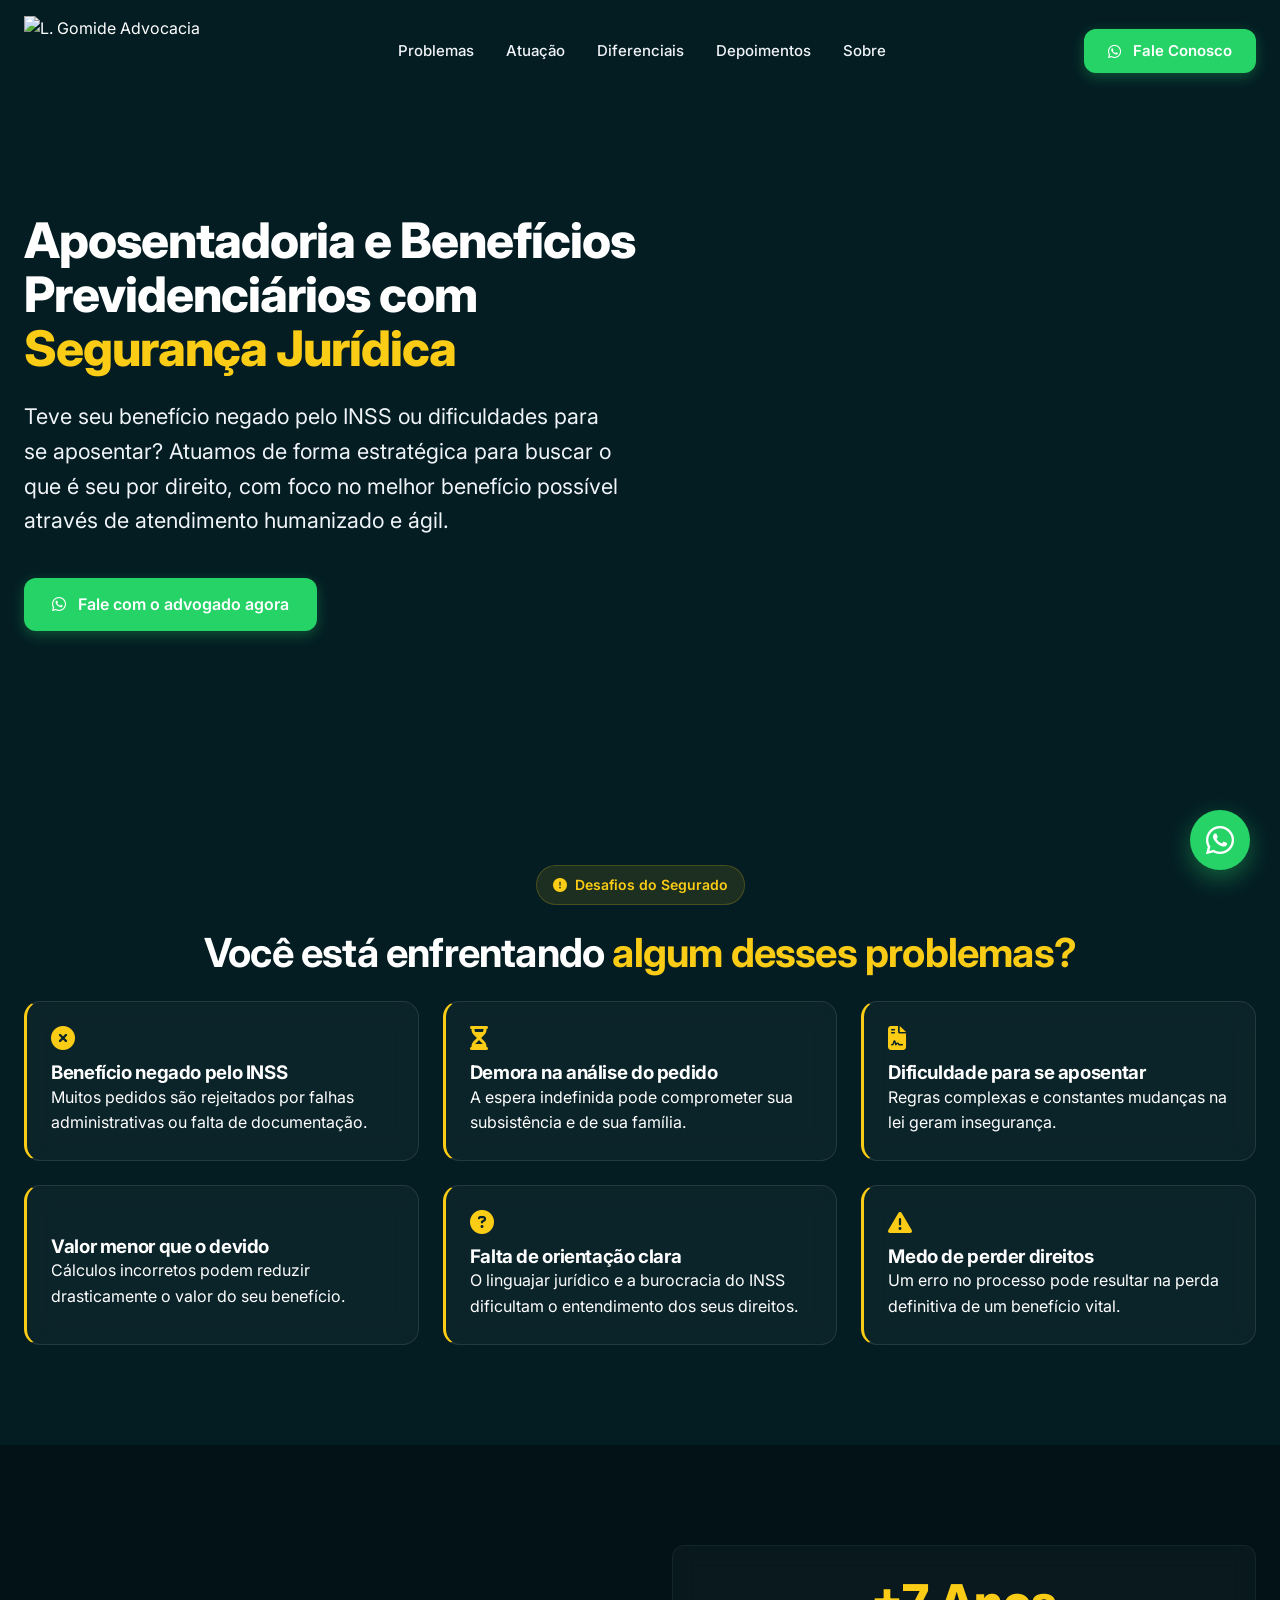
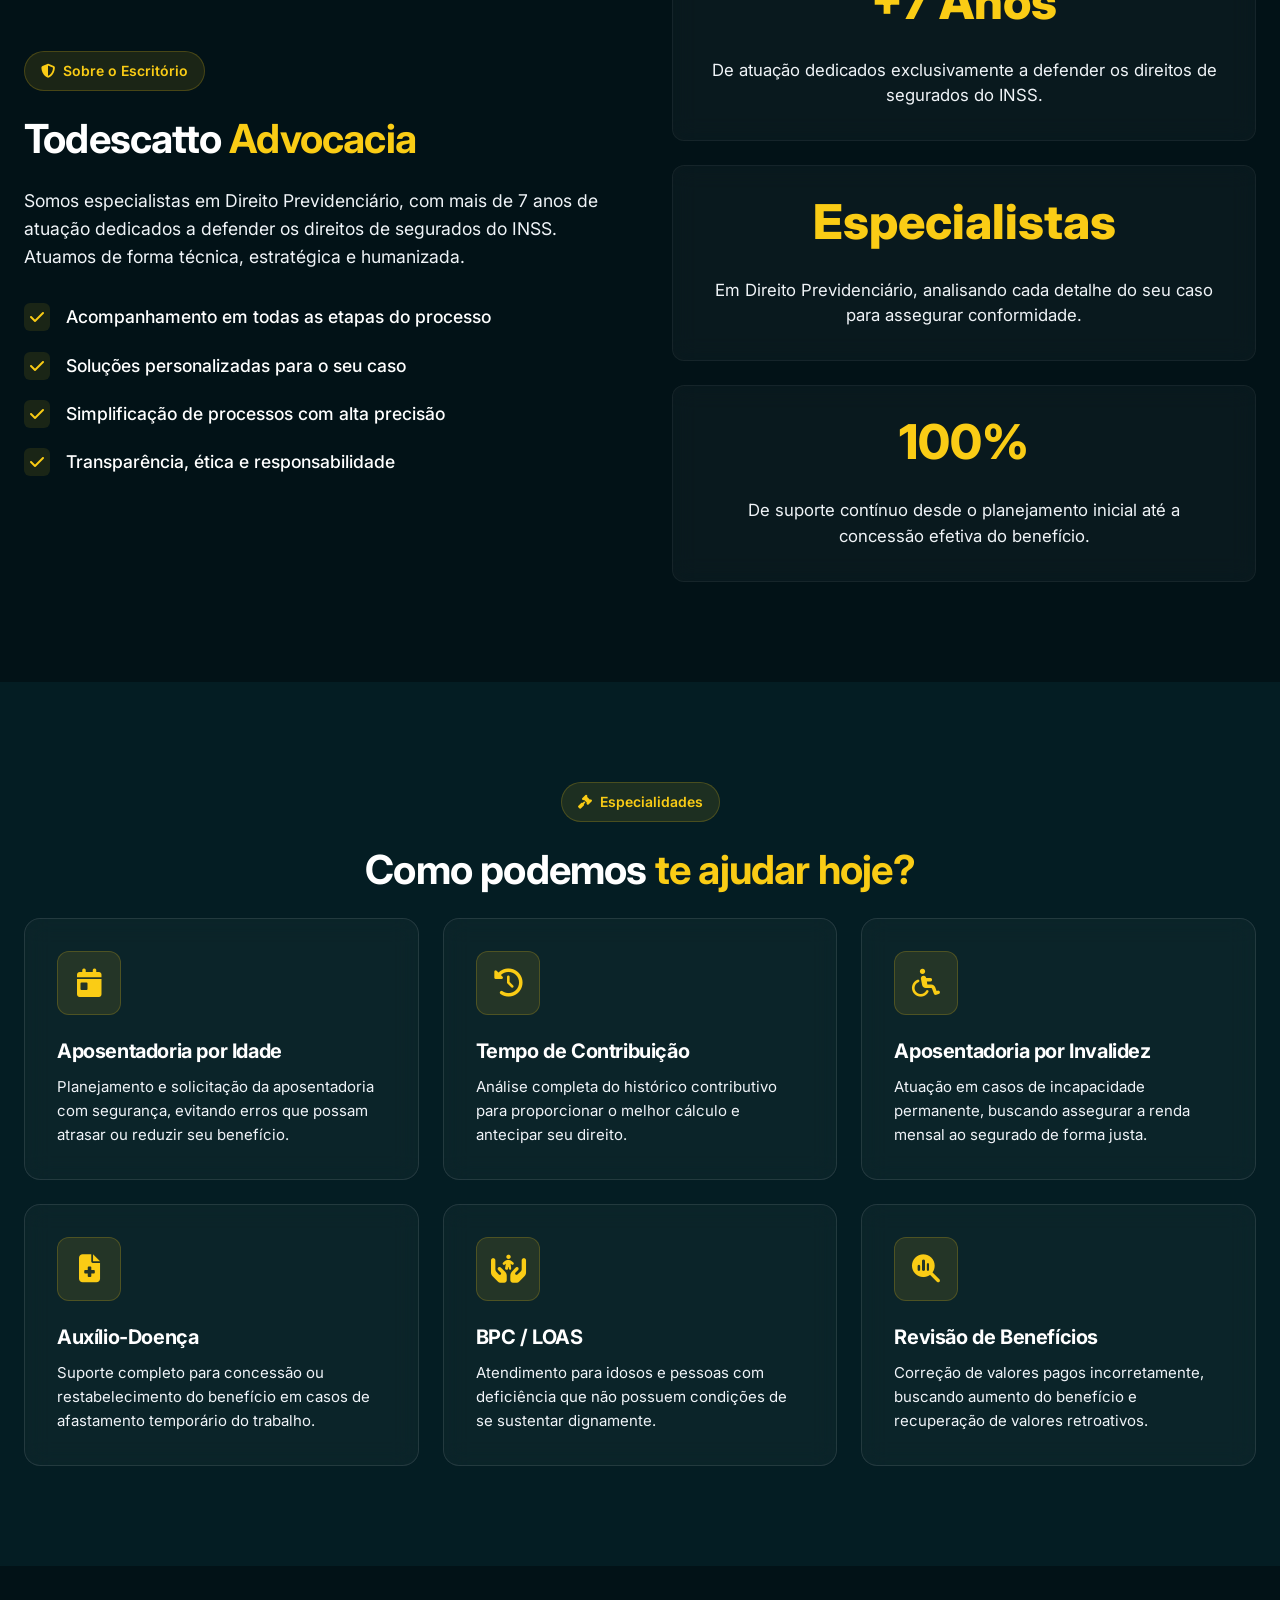
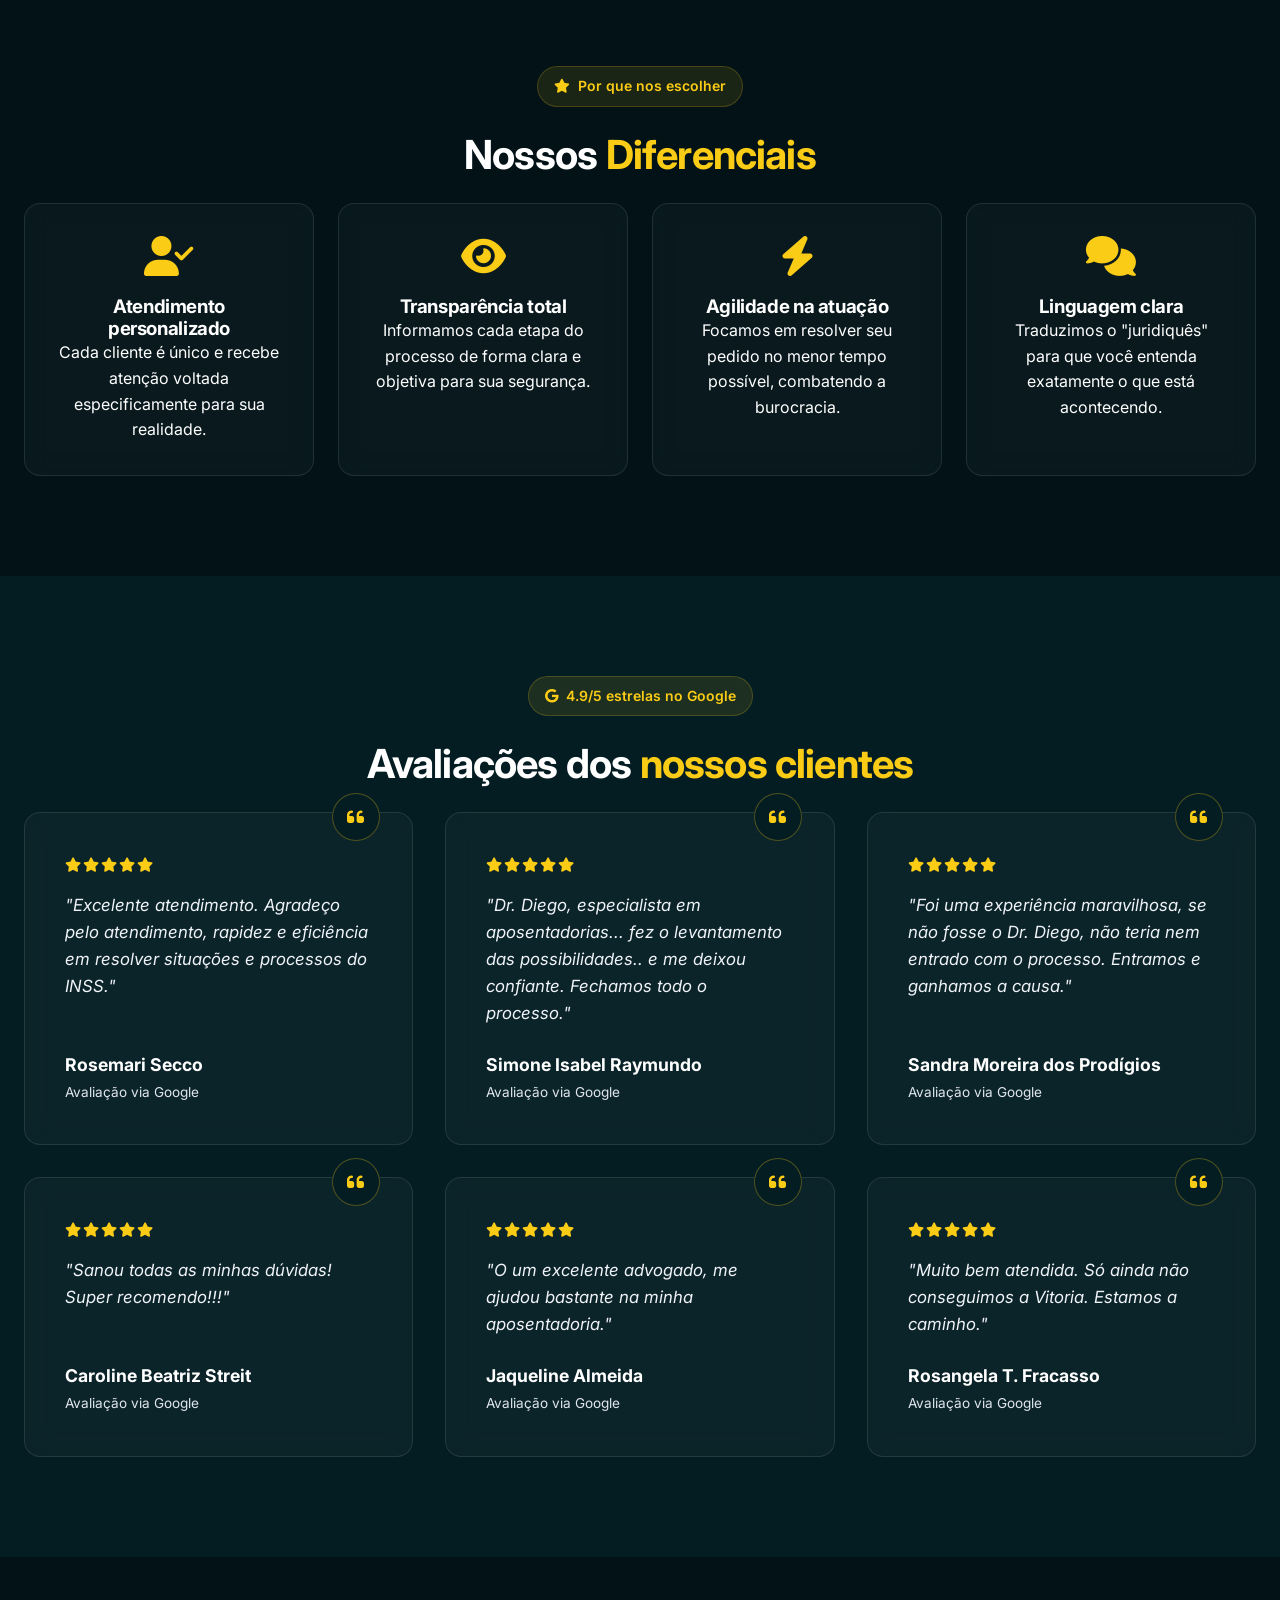
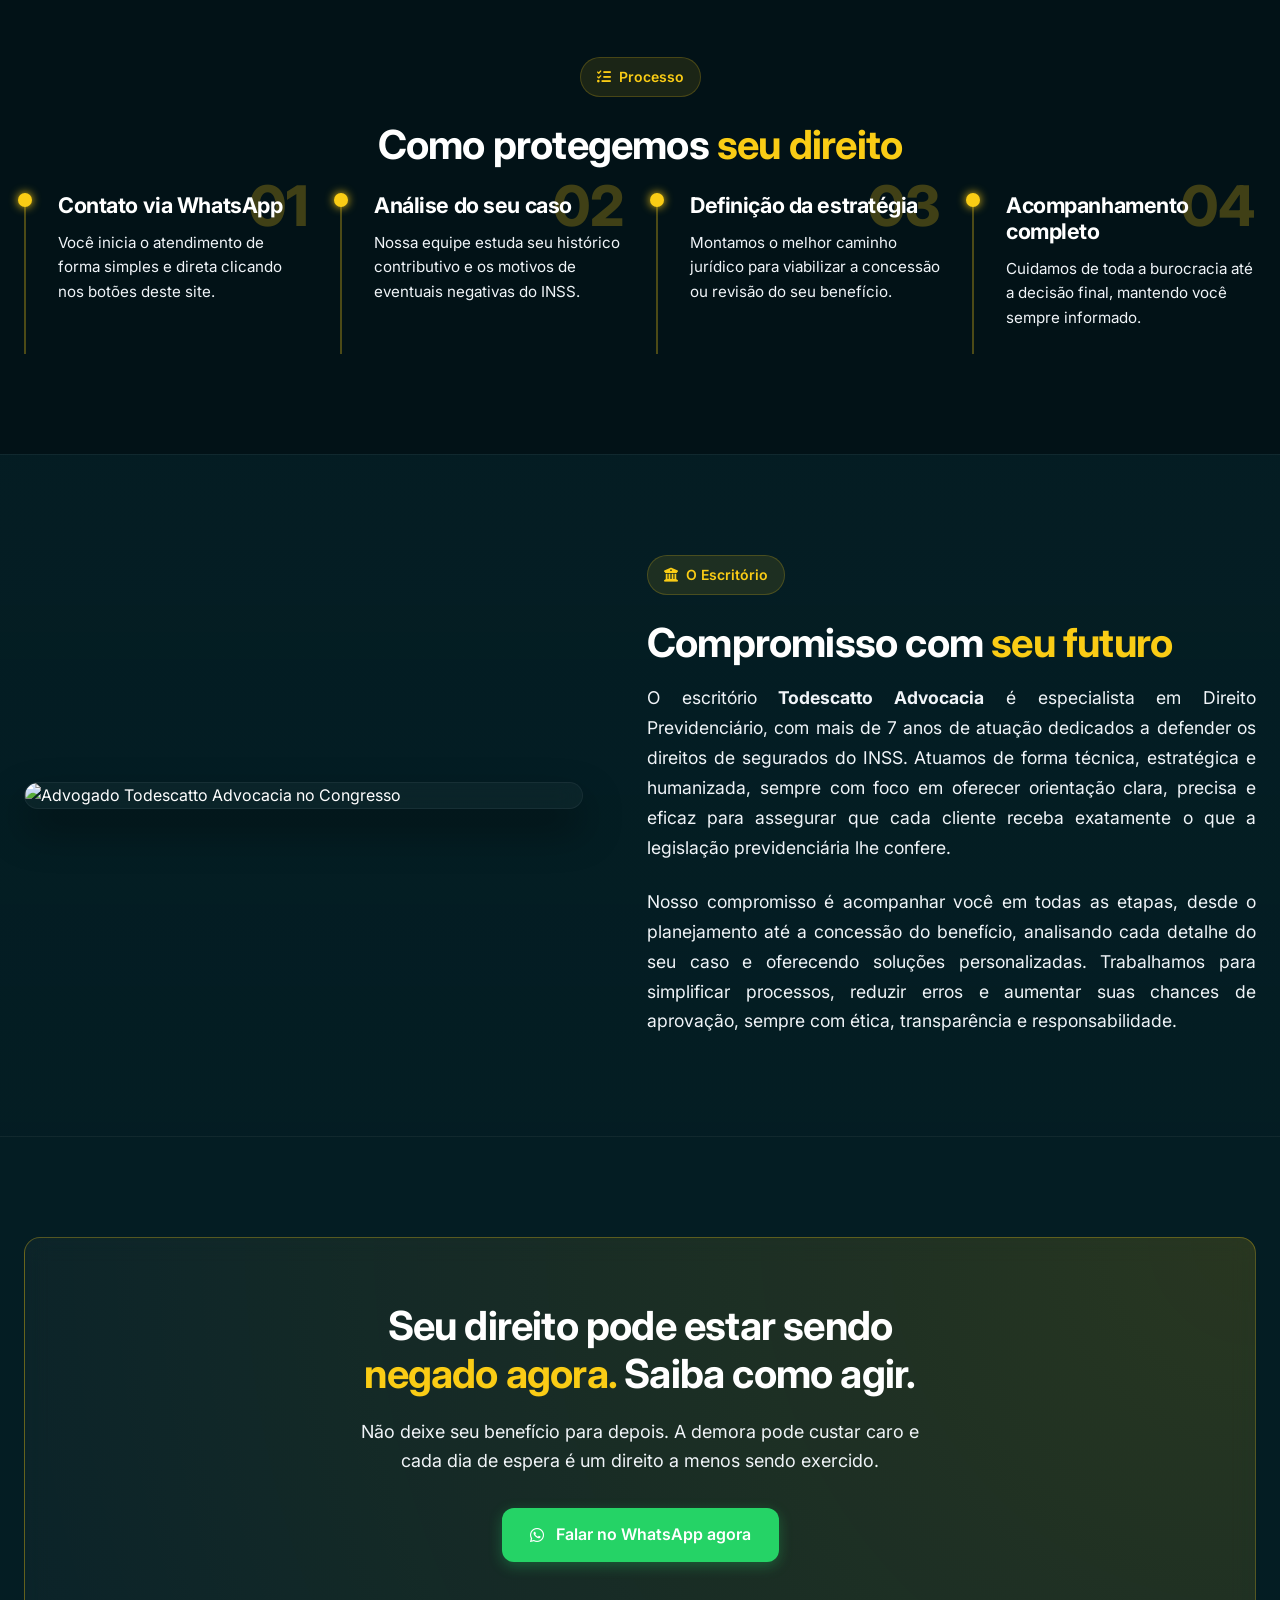
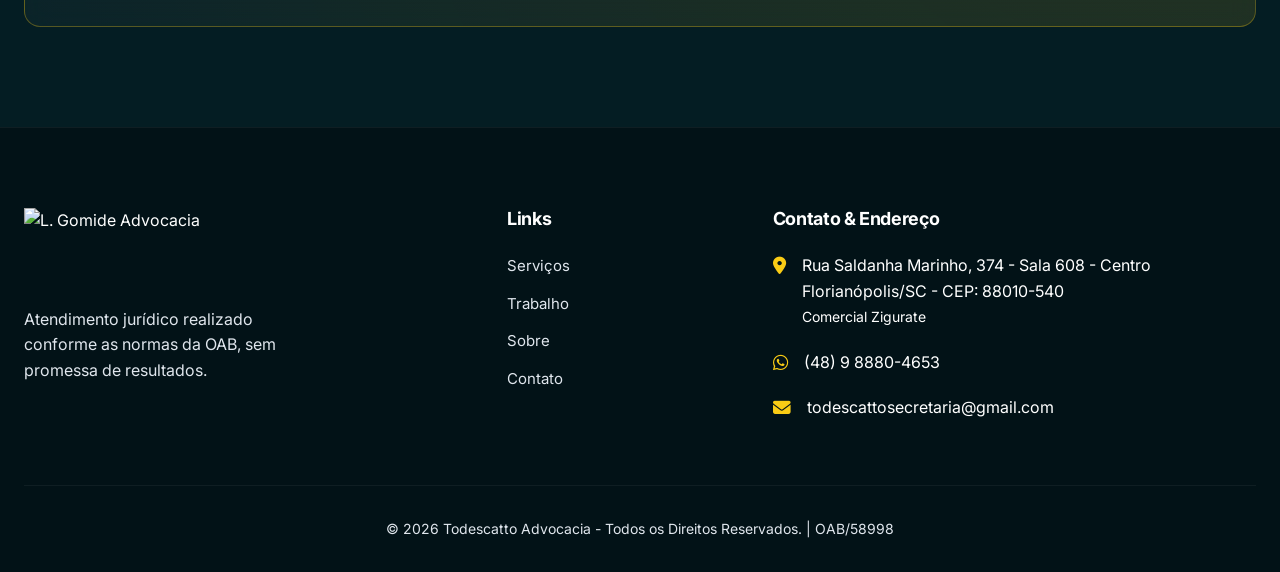
==== index.html @ cc127845 "feat: refinamentos de texto e estrutura da landing page" ====
<!DOCTYPE html>
<html lang="pt-BR">

<head>
    <meta charset="UTF-8">
    <meta name="viewport" content="width=device-width, initial-scale=1.0">
    <title>Dr. Luiz Felipe Gomide | Especialista em Direito Previdenciário</title>
    <meta name="description"
        content="Teve seu benefício negado pelo INSS? Dr. Luiz Felipe Gomide oferece consultoria especializada em aposentadorias, revisões e benefícios previdenciários.">

    <!-- Fonts -->
    <link rel="preconnect" href="https://fonts.googleapis.com">
    <link rel="preconnect" href="https://fonts.gstatic.com" crossorigin>
    <link href="https://fonts.googleapis.com/css2?family=Inter:wght@300;400;500;600;700;800&display=swap"
        rel="stylesheet">

    <!-- Icons -->
    <link rel="stylesheet" href="https://cdnjs.cloudflare.com/ajax/libs/font-awesome/6.4.0/css/all.min.css">

    <!-- CSS -->
    <link rel="stylesheet" href="style.css">

    <style>
        .solution-image {
            width: 100%;
            height: 100%;
            object-fit: cover;
            object-position: 80% top;
            border-radius: 16px;
            border: 1px solid var(--border-glow);
        }

        .about-section {
            padding: 100px 0;
        }

        .problem-card {
            padding: 24px;
            text-align: left;
            border-left: 3px solid var(--primary-gold);
        }

        .problem-card i {
            font-size: 1.5rem;
            color: var(--primary-gold);
            margin-bottom: 12px;
        }

        .differential-card {
            text-align: center;
            padding: 32px;
        }

        .differential-card i {
            font-size: 2.5rem;
            color: var(--primary-gold);
            margin-bottom: 20px;
        }
    </style>
</head>

<body>

    <!-- Floating WhatsApp -->
    <a href="https://wa.me/5548988804653" class="floating-wa pulse-glow" target="_blank" id="wa-floating">
        <i class="fa-brands fa-whatsapp"></i>
    </a>

    <!-- Navbar -->
    <nav class="navbar" id="navbar">
        <div class="nav-container">
            <a href="#" class="logo">
                <img src="https://todescattoadvocacia.com/wp-content/uploads/2025/11/logo-diego-e1764168651795.png"
                    alt="L. Gomide Advocacia" style="height: 70px; object-fit: contain;">
            </a>

            <div class="nav-links">
                <a href="#problems" class="nav-link">Problemas</a>
                <a href="#services" class="nav-link">Atuação</a>
                <a href="#differentials" class="nav-link">Diferenciais</a>
                <a href="#testimonials" class="nav-link">Depoimentos</a>
                <a href="#about" class="nav-link">Sobre</a>
            </div>

            <div class="nav-actions">
                <a href="https://wa.me/5548988804653" class="btn-whatsapp" target="_blank"
                    style="padding: 10px 24px; font-size: 0.9375rem;">
                    <i class="fa-brands fa-whatsapp"></i> Fale Conosco
                </a>
                <button class="mobile-menu-btn" id="mobile-menu-btn">
                    <i class="fa-solid fa-bars"></i>
                </button>
            </div>
        </div>
    </nav>

    <!-- Mobile Menu -->
    <div class="mobile-menu-overlay" id="mobile-menu-overlay"></div>
    <div class="mobile-menu" id="mobile-menu">
        <div class="mobile-menu-header">
            <div class="logo">
                <img src="https://todescattoadvocacia.com/wp-content/uploads/2025/11/logo-diego-e1764168651795.png"
                    alt="L. Gomide Advocacia" style="height: 40px; object-fit: contain;">
            </div>
            <button class="close-menu-btn" id="close-menu-btn">
                <i class="fa-solid fa-xmark"></i>
            </button>
        </div>
        <div class="mobile-menu-links">
            <a href="#problems" class="mobile-link">Problemas</a>
            <a href="#services" class="mobile-link">Atuação</a>
            <a href="#differentials" class="mobile-link">Diferenciais</a>
            <a href="#testimonials" class="mobile-link">Depoimentos</a>
            <a href="#about" class="mobile-link">Sobre</a>
            <a href="https://wa.me/5548988804653" class="btn-whatsapp mt-4">
                <i class="fa-brands fa-whatsapp"></i> Fale Conosco
            </a>
        </div>
    </div>

    <!-- 1. HERO -->
    <section class="hero" id="home">
        <div class="container hero-container">
            <div class="hero-content">
                <h1 class="hero-title fade-up delay-1">
                    Aposentadoria e Benefícios Previdenciários com <span class="text-gold">Segurança Jurídica</span>
                </h1>
                <p class="hero-subtitle fade-up delay-2">
                    Teve seu benefício negado pelo INSS ou dificuldades para se aposentar? Atuamos de forma estratégica
                    para buscar o que é seu por direito, com foco no melhor benefício possível através de atendimento
                    humanizado e ágil.
                </p>
                <div class="hero-buttons fade-up delay-3">
                    <a href="https://wa.me/5548988804653" class="btn-whatsapp pulse-glow" target="_blank">
                        <i class="fa-brands fa-whatsapp"></i> Fale com o advogado agora
                    </a>
                </div>
            </div>


        </div>
    </section>

    <!-- 2. SEÇÃO DE PROBLEMAS -->
    <section class="section-padding" id="problems">
        <div class="container">
            <div class="text-center mb-6">
                <div class="badge fade-up"><i class="fa-solid fa-circle-exclamation text-gold"></i> Desafios do Segurado
                </div>
                <h2 class="section-title fade-up">Você está enfrentando <span class="text-gold">algum desses
                        problemas?</span></h2>
            </div>

            <div class="services-grid">
                <div class="problem-card glass-panel fade-up delay-1">
                    <i class="fa-solid fa-circle-xmark"></i>
                    <h3>Benefício negado pelo INSS</h3>
                    <p>Muitos pedidos são rejeitados por falhas administrativas ou falta de documentação.</p>
                </div>
                <div class="problem-card glass-panel fade-up delay-2">
                    <i class="fa-solid fa-hourglass-half"></i>
                    <h3>Demora na análise do pedido</h3>
                    <p>A espera indefinida pode comprometer sua subsistência e de sua família.</p>
                </div>
                <div class="problem-card glass-panel fade-up delay-3">
                    <i class="fa-solid fa-file-contract"></i>
                    <h3>Dificuldade para se aposentar</h3>
                    <p>Regras complexas e constantes mudanças na lei geram insegurança.</p>
                </div>
                <div class="problem-card glass-panel fade-up delay-4">
                    <i class="fa-solid fa-chart-line-down" style="color: #ef4444;"></i>
                    <h3>Valor menor que o devido</h3>
                    <p>Cálculos incorretos podem reduzir drasticamente o valor do seu benefício.</p>
                </div>
                <div class="problem-card glass-panel fade-up delay-1">
                    <i class="fa-solid fa-circle-question"></i>
                    <h3>Falta de orientação clara</h3>
                    <p>O linguajar jurídico e a burocracia do INSS dificultam o entendimento dos seus direitos.</p>
                </div>
                <div class="problem-card glass-panel fade-up delay-2">
                    <i class="fa-solid fa-triangle-exclamation"></i>
                    <h3>Medo de perder direitos</h3>
                    <p>Um erro no processo pode resultar na perda definitiva de um benefício vital.</p>
                </div>
            </div>
        </div>
    </section>

    <!-- 3. SEÇÃO DE SOLUÇÃO -->
    <section class="section-padding section-alt" id="solution">
        <div class="container" style="display: flex; flex-wrap: wrap; gap: 64px; align-items: center;">
            <div class="solution-content" style="flex: 1 1 400px;">
                <div class="badge fade-up"><i class="fa-solid fa-shield-halved text-gold"></i> Sobre o Escritório</div>
                <h2 class="section-title fade-up" style="font-size: 2.5rem; margin-bottom: 24px;">Todescatto <span
                        class="text-gold">Advocacia</span></h2>
                <p class="fade-up delay-1"
                    style="color: var(--text-gray-light); margin-bottom: 32px; font-size: 1.1rem; line-height: 1.6;">
                    Somos especialistas em Direito Previdenciário, com mais de 7 anos de atuação dedicados a defender os
                    direitos de segurados do INSS. Atuamos de forma técnica, estratégica e humanizada.
                </p>
                <div class="fade-up delay-2">
                    <ul style="list-style: none; padding: 0; display: flex; flex-direction: column; gap: 20px;">
                        <li style="display: flex; gap: 16px; align-items: center;">
                            <i class="fa-solid fa-check text-gold"
                                style="background: rgba(250, 204, 21, 0.1); padding: 6px; border-radius: 6px;"></i>
                            <span style="font-weight: 500; font-size: 1.1rem; color: var(--text-white);">Acompanhamento
                                em todas as etapas do processo</span>
                        </li>
                        <li style="display: flex; gap: 16px; align-items: center;">
                            <i class="fa-solid fa-check text-gold"
                                style="background: rgba(250, 204, 21, 0.1); padding: 6px; border-radius: 6px;"></i>
                            <span style="font-weight: 500; font-size: 1.1rem; color: var(--text-white);">Soluções
                                personalizadas para o seu caso</span>
                        </li>
                        <li style="display: flex; gap: 16px; align-items: center;">
                            <i class="fa-solid fa-check text-gold"
                                style="background: rgba(250, 204, 21, 0.1); padding: 6px; border-radius: 6px;"></i>
                            <span style="font-weight: 500; font-size: 1.1rem; color: var(--text-white);">Simplificação
                                de processos com alta precisão</span>
                        </li>
                        <li style="display: flex; gap: 16px; align-items: center;">
                            <i class="fa-solid fa-check text-gold"
                                style="background: rgba(250, 204, 21, 0.1); padding: 6px; border-radius: 6px;"></i>
                            <span style="font-weight: 500; font-size: 1.1rem; color: var(--text-white);">Transparência,
                                ética e responsabilidade</span>
                        </li>
                    </ul>
                </div>
            </div>

            <div class="solution-visual fade-up delay-2"
                style="flex: 1 1 400px; display: flex; flex-direction: column; gap: 24px;">
                <div class="stat-card glass-panel"
                    style="padding: 32px; text-align: center; display: flex; flex-direction: column; border-radius: 12px; border: 1px solid rgba(255,255,255,0.05); transition: transform 0.3s; cursor: default; align-items: center;">
                    <span
                        style="font-size: 3rem; font-weight: 800; color: var(--primary-gold); margin-bottom: 12px; line-height: 1;">+7
                        Anos</span>
                    <p
                        style="color: var(--text-gray-light); margin: 0; font-size: 1.05rem; text-align: center; line-height: 1.5;">
                        De atuação dedicados exclusivamente a defender os direitos de segurados do INSS.</p>
                </div>
                <div class="stat-card glass-panel"
                    style="padding: 32px; text-align: center; display: flex; flex-direction: column; border-radius: 12px; border: 1px solid rgba(255,255,255,0.05); transition: transform 0.3s; cursor: default; align-items: center;">
                    <span
                        style="font-size: 3rem; font-weight: 800; color: var(--primary-gold); margin-bottom: 12px; line-height: 1;">Especialistas</span>
                    <p
                        style="color: var(--text-gray-light); margin: 0; font-size: 1.05rem; text-align: center; line-height: 1.5;">
                        Em Direito Previdenciário, analisando cada detalhe do seu caso para assegurar conformidade.</p>
                </div>
                <div class="stat-card glass-panel"
                    style="padding: 32px; text-align: center; display: flex; flex-direction: column; border-radius: 12px; border: 1px solid rgba(255,255,255,0.05); transition: transform 0.3s; cursor: default; align-items: center;">
                    <span
                        style="font-size: 3rem; font-weight: 800; color: var(--primary-gold); margin-bottom: 12px; line-height: 1;">100%</span>
                    <p
                        style="color: var(--text-gray-light); margin: 0; font-size: 1.05rem; text-align: center; line-height: 1.5;">
                        De suporte contínuo desde o planejamento inicial até a concessão efetiva do benefício.</p>
                </div>
            </div>
        </div>
    </section>

    <!-- 4. ÁREAS DE ATUAÇÃO -->
    <section class="section-padding" id="services">
        <div class="container">
            <div class="text-center mb-6">
                <div class="badge fade-up"><i class="fa-solid fa-gavel text-gold"></i> Especialidades</div>
                <h2 class="section-title fade-up">Como podemos <span class="text-gold">te ajudar hoje?</span></h2>
            </div>

            <div class="services-grid">
                <div class="service-card glass-panel fade-up delay-1">
                    <div class="service-icon"><i class="fa-solid fa-calendar-day"></i></div>
                    <h3>Aposentadoria por Idade</h3>
                    <p>Planejamento e solicitação da aposentadoria com segurança, evitando erros que possam atrasar ou
                        reduzir seu benefício.</p>
                </div>
                <div class="service-card glass-panel fade-up delay-2">
                    <div class="service-icon"><i class="fa-solid fa-clock-rotate-left"></i></div>
                    <h3>Tempo de Contribuição</h3>
                    <p>Análise completa do histórico contributivo para proporcionar o melhor cálculo e antecipar seu
                        direito.</p>
                </div>
                <div class="service-card glass-panel fade-up delay-3">
                    <div class="service-icon"><i class="fa-solid fa-wheelchair"></i></div>
                    <h3>Aposentadoria por Invalidez</h3>
                    <p>Atuação em casos de incapacidade permanente, buscando assegurar a renda mensal ao segurado de
                        forma justa.</p>
                </div>
                <div class="service-card glass-panel fade-up delay-4">
                    <div class="service-icon"><i class="fa-solid fa-file-medical"></i></div>
                    <h3>Auxílio-Doença</h3>
                    <p>Suporte completo para concessão ou restabelecimento do benefício em casos de afastamento
                        temporário do trabalho.</p>
                </div>
                <div class="service-card glass-panel fade-up delay-1">
                    <div class="service-icon"><i class="fa-solid fa-hands-holding-child"></i></div>
                    <h3>BPC / LOAS</h3>
                    <p>Atendimento para idosos e pessoas com deficiência que não possuem condições de se sustentar
                        dignamente.</p>
                </div>
                <div class="service-card glass-panel fade-up delay-2">
                    <div class="service-icon"><i class="fa-solid fa-magnifying-glass-chart"></i></div>
                    <h3>Revisão de Benefícios</h3>
                    <p>Correção de valores pagos incorretamente, buscando aumento do benefício e recuperação de valores
                        retroativos.</p>
                </div>
            </div>
        </div>
    </section>

    <!-- 5. DIFERENCIAIS -->
    <section class="section-padding section-alt" id="differentials">
        <div class="container">
            <div class="text-center mb-6">
                <div class="badge fade-up"><i class="fa-solid fa-star text-gold"></i> Por que nos escolher</div>
                <h2 class="section-title fade-up">Nossos <span class="text-gold">Diferenciais</span></h2>
            </div>

            <div class="services-grid differentials-grid">
                <div class="differential-card glass-panel fade-up delay-1">
                    <i class="fa-solid fa-user-check"></i>
                    <h3>Atendimento personalizado</h3>
                    <p>Cada cliente é único e recebe atenção voltada especificamente para sua realidade.</p>
                </div>
                <div class="differential-card glass-panel fade-up delay-2">
                    <i class="fa-solid fa-eye"></i>
                    <h3>Transparência total</h3>
                    <p>Informamos cada etapa do processo de forma clara e objetiva para sua segurança.</p>
                </div>
                <div class="differential-card glass-panel fade-up delay-3">
                    <i class="fa-solid fa-bolt"></i>
                    <h3>Agilidade na atuação</h3>
                    <p>Focamos em resolver seu pedido no menor tempo possível, combatendo a burocracia.</p>
                </div>
                <div class="differential-card glass-panel fade-up delay-4">
                    <i class="fa-solid fa-comments"></i>
                    <h3>Linguagem clara</h3>
                    <p>Traduzimos o "juridiquês" para que você entenda exatamente o que está acontecendo.</p>
                </div>
            </div>
        </div>
    </section>

    <!-- 6. PROVA SOCIAL -->
    <section class="section-padding" id="testimonials">
        <div class="container">
            <div class="text-center mb-6">
                <div class="badge fade-up"><i class="fa-brands fa-google text-gold"></i> 4.9/5 estrelas no Google</div>
                <h2 class="section-title fade-up">Avaliações dos <span class="text-gold">nossos clientes</span></h2>
            </div>

            <div class="testimonials-grid">
                <div class="testimonial-card glass-panel fade-up delay-1">
                    <div class="quote-icon"><i class="fa-solid fa-quote-left text-gold"></i></div>
                    <div class="stars"><i class="fa-solid fa-star"></i><i class="fa-solid fa-star"></i><i
                            class="fa-solid fa-star"></i><i class="fa-solid fa-star"></i><i
                            class="fa-solid fa-star"></i></div>
                    <p class="testimonial-text">"Excelente atendimento. Agradeço pelo atendimento, rapidez e eficiência
                        em resolver situações e processos do INSS."</p>
                    <div class="testimonial-author">
                        <strong>Rosemari Secco</strong>
                        <span>Avaliação via Google</span>
                    </div>
                </div>
                <div class="testimonial-card glass-panel fade-up delay-2">
                    <div class="quote-icon"><i class="fa-solid fa-quote-left text-gold"></i></div>
                    <div class="stars"><i class="fa-solid fa-star"></i><i class="fa-solid fa-star"></i><i
                            class="fa-solid fa-star"></i><i class="fa-solid fa-star"></i><i
                            class="fa-solid fa-star"></i></div>
                    <p class="testimonial-text">"Dr. Diego, especialista em aposentadorias... fez o levantamento das
                        possibilidades.. e me deixou confiante. Fechamos todo o processo."</p>
                    <div class="testimonial-author">
                        <strong>Simone Isabel Raymundo</strong>
                        <span>Avaliação via Google</span>
                    </div>
                </div>
                <div class="testimonial-card glass-panel fade-up delay-3">
                    <div class="quote-icon"><i class="fa-solid fa-quote-left text-gold"></i></div>
                    <div class="stars"><i class="fa-solid fa-star"></i><i class="fa-solid fa-star"></i><i
                            class="fa-solid fa-star"></i><i class="fa-solid fa-star"></i><i
                            class="fa-solid fa-star"></i></div>
                    <p class="testimonial-text">"Foi uma experiência maravilhosa, se não fosse o Dr. Diego, não teria
                        nem entrado com o processo. Entramos e ganhamos a causa."</p>
                    <div class="testimonial-author">
                        <strong>Sandra Moreira dos Prodígios</strong>
                        <span>Avaliação via Google</span>
                    </div>
                </div>
                <div class="testimonial-card glass-panel fade-up delay-1">
                    <div class="quote-icon"><i class="fa-solid fa-quote-left text-gold"></i></div>
                    <div class="stars"><i class="fa-solid fa-star"></i><i class="fa-solid fa-star"></i><i
                            class="fa-solid fa-star"></i><i class="fa-solid fa-star"></i><i
                            class="fa-solid fa-star"></i></div>
                    <p class="testimonial-text">"Sanou todas as minhas dúvidas! Super recomendo!!!"</p>
                    <div class="testimonial-author">
                        <strong>Caroline Beatriz Streit</strong>
                        <span>Avaliação via Google</span>
                    </div>
                </div>
                <div class="testimonial-card glass-panel fade-up delay-2">
                    <div class="quote-icon"><i class="fa-solid fa-quote-left text-gold"></i></div>
                    <div class="stars"><i class="fa-solid fa-star"></i><i class="fa-solid fa-star"></i><i
                            class="fa-solid fa-star"></i><i class="fa-solid fa-star"></i><i
                            class="fa-solid fa-star"></i></div>
                    <p class="testimonial-text">"O um excelente advogado, me ajudou bastante na minha aposentadoria."
                    </p>
                    <div class="testimonial-author">
                        <strong>Jaqueline Almeida</strong>
                        <span>Avaliação via Google</span>
                    </div>
                </div>
                <div class="testimonial-card glass-panel fade-up delay-3">
                    <div class="quote-icon"><i class="fa-solid fa-quote-left text-gold"></i></div>
                    <div class="stars"><i class="fa-solid fa-star"></i><i class="fa-solid fa-star"></i><i
                            class="fa-solid fa-star"></i><i class="fa-solid fa-star"></i><i
                            class="fa-solid fa-star"></i></div>
                    <p class="testimonial-text">"Muito bem atendida. Só ainda não conseguimos a Vitoria. Estamos a
                        caminho."</p>
                    <div class="testimonial-author">
                        <strong>Rosangela T. Fracasso</strong>
                        <span>Avaliação via Google</span>
                    </div>
                </div>
            </div>
        </div>
    </section>

    <!-- 7. COMO FUNCIONA -->
    <section class="section-padding section-alt" id="workflow">
        <div class="container">
            <div class="text-center mb-6">
                <div class="badge fade-up"><i class="fa-solid fa-list-check text-gold"></i> Processo</div>
                <h2 class="section-title fade-up">Como protegemos <span class="text-gold">seu direito</span></h2>
            </div>

            <div class="methodology-steps">
                <div class="step-card fade-up delay-1">
                    <div class="step-number">01</div>
                    <h3>Contato via WhatsApp</h3>
                    <p>Você inicia o atendimento de forma simples e direta clicando nos botões deste site.</p>
                </div>
                <div class="step-card fade-up delay-2">
                    <div class="step-number">02</div>
                    <h3>Análise do seu caso</h3>
                    <p>Nossa equipe estuda seu histórico contributivo e os motivos de eventuais negativas do INSS.</p>
                </div>
                <div class="step-card fade-up delay-3">
                    <div class="step-number">03</div>
                    <h3>Definição da estratégia</h3>
                    <p>Montamos o melhor caminho jurídico para viabilizar a concessão ou revisão do seu benefício.</p>
                </div>
                <div class="step-card fade-up delay-4">
                    <div class="step-number">04</div>
                    <h3>Acompanhamento completo</h3>
                    <p>Cuidamos de toda a burocracia até a decisão final, mantendo você sempre informado.</p>
                </div>
            </div>
        </div>
    </section>

    <!-- 8. SOBRE O ESCRITÓRIO -->
    <section class="about-section" id="about"
        style="padding: 100px 0; background: linear-gradient(rgba(4, 29, 35, 0.85), rgba(4, 29, 35, 0.95)), url('https://todescattoadvocacia.com/wp-content/uploads/2025/11/fundo-3-webp.webp') center/cover no-repeat; position: relative; border-top: 1px solid rgba(255,255,255,0.05); border-bottom: 1px solid rgba(255,255,255,0.05);">
        <div class="container">
            <div style="display: flex; flex-wrap: wrap; gap: 64px; align-items: center;">
                <div class="about-visual fade-up" style="flex: 1 1 400px; max-width: 600px; margin: 0 auto;">
                    <div class="glass-panel"
                        style="padding: 0; border-radius: 20px; overflow: hidden; border: 1px solid rgba(255,255,255,0.05); box-shadow: 0 20px 40px rgba(0,0,0,0.4);">
                        <img src="https://todescattoadvocacia.com/wp-content/uploads/2025/11/Imagem-do-WhatsApp-de-2025-11-26-as-11.13.25_134c6ed8-e1764250761371.jpg"
                            alt="Advogado Todescatto Advocacia no Congresso"
                            style="width: 100%; height: auto; display: block;">
                    </div>
                </div>
                <div style="flex: 1 1 450px;">
                    <div class="badge fade-up"><i class="fa-solid fa-building-columns text-gold"></i> O Escritório</div>
                    <h2 class="section-title fade-up">Compromisso com <span class="text-gold">seu futuro</span></h2>
                    <div class="fade-up delay-1"
                        style="color: var(--text-gray-light); font-size: 1.1rem; line-height: 1.7; text-align: justify;">
                        <p class="mb-4" style="margin-bottom: 24px;">O escritório <strong>Todescatto Advocacia</strong>
                            é especialista em Direito Previdenciário, com mais de 7 anos de atuação dedicados a defender
                            os direitos de segurados do INSS. Atuamos de forma técnica, estratégica e humanizada, sempre
                            com foco em oferecer orientação clara, precisa e eficaz para assegurar que cada cliente
                            receba exatamente o que a legislação previdenciária lhe confere.</p>
                        <p>Nosso compromisso é acompanhar você em todas as etapas, desde o planejamento até a concessão
                            do benefício, analisando cada detalhe do seu caso e oferecendo soluções personalizadas.
                            Trabalhamos para simplificar processos, reduzir erros e aumentar suas chances de aprovação,
                            sempre com ética, transparência e responsabilidade.</p>
                    </div>
                </div>
            </div>
        </div>
    </section>

    <!-- 9. CTA FINAL -->
    <section class="section-padding">
        <div class="container">
            <div class="cta-banner glass-panel fade-up">
                <div class="cta-banner-content text-center" style="margin: 0 auto;">
                    <h2>Seu direito pode estar sendo <br><span class="text-gold">negado agora.</span> Saiba como agir.
                    </h2>
                    <p class="mx-auto">Não deixe seu benefício para depois. A demora pode custar caro e cada dia de
                        espera é um direito a menos sendo exercido.</p>
                    <a href="https://wa.me/5548988804653" class="btn-whatsapp pulse-glow" target="_blank">
                        <i class="fa-brands fa-whatsapp"></i> Falar no WhatsApp agora
                    </a>
                </div>
            </div>
        </div>
    </section>

    <!-- 10. RODAPÉ -->
    <footer class="footer" id="contact">
        <div class="container">
            <div class="footer-top">
                <div class="footer-col">
                    <a href="#" class="logo mb-6">
                        <img src="https://todescattoadvocacia.com/wp-content/uploads/2025/11/logo-diego-e1764168651795.png"
                            alt="L. Gomide Advocacia" style="height: 75px; object-fit: contain;">
                    </a>
                    <p class="text-gray-400 mb-6" style="max-width: 300px;">
                        Atendimento jurídico realizado conforme as normas da OAB, sem promessa de resultados.
                    </p>
                </div>

                <div class="footer-col">
                    <h4 class="footer-title">Links</h4>
                    <ul class="footer-links">
                        <li><a href="#services">Serviços</a></li>
                        <li><a href="#solution">Trabalho</a></li>
                        <li><a href="#about">Sobre</a></li>
                        <li><a href="#contact">Contato</a></li>
                    </ul>
                </div>

                <div class="footer-col" style="grid-column: span 2;">
                    <h4 class="footer-title">Contato & Endereço</h4>
                    <ul class="contact-info">
                        <li>
                            <i class="fa-solid fa-location-dot text-gold"></i>
                            <div>
                                Rua Saldanha Marinho, 374 - Sala 608 - Centro<br>
                                Florianópolis/SC - CEP: 88010-540<br>
                                <span class="text-sm">Comercial Zigurate</span>
                            </div>
                        </li>
                        <li>
                            <i class="fa-brands fa-whatsapp text-gold"></i>
                            <div>(48) 9 8880-4653</div>
                        </li>
                        <li>
                            <i class="fa-solid fa-envelope text-gold"></i>
                            <div>todescattosecretaria@gmail.com</div>
                        </li>
                    </ul>
                </div>
            </div>

            <div class="footer-bottom" style="justify-content: center; text-align: center;">
                <p>&copy; 2026 Todescatto Advocacia - Todos os Direitos Reservados. | OAB/58998</p>
            </div>
        </div>
    </footer>

    <!-- Scripts -->
    <script>
        // Navbar scroll effect
        window.addEventListener('scroll', () => {
            const navbar = document.getElementById('navbar');
            if (window.scrollY > 50) {
                navbar.classList.add('scrolled');
            } else {
                navbar.classList.remove('scrolled');
            }
        });

        // Mobile menu toggle
        const menuBtn = document.getElementById('mobile-menu-btn');
        const closeBtn = document.getElementById('close-menu-btn');
        const mobileMenu = document.getElementById('mobile-menu');
        const overlay = document.getElementById('mobile-menu-overlay');

        function toggleMenu() {
            mobileMenu.classList.toggle('active');
            overlay.classList.toggle('active');
            document.body.style.overflow = mobileMenu.classList.contains('active') ? 'hidden' : '';
        }

        menuBtn.addEventListener('click', toggleMenu);
        closeBtn.addEventListener('click', toggleMenu);
        overlay.addEventListener('click', toggleMenu);

        // Close menu on link click
        document.querySelectorAll('.mobile-link').forEach(link => {
            link.addEventListener('click', toggleMenu);
        });

        // Simple FadeUp intersection observer
        const observerOptions = {
            threshold: 0.1
        };

        const observer = new IntersectionObserver((entries) => {
            entries.forEach(entry => {
                if (entry.isIntersecting) {
                    entry.target.classList.add('visible');
                }
            });
        }, observerOptions);

        document.querySelectorAll('.fade-up').forEach(el => observer.observe(el));
    </script>
</body>

</html>
---- style.css ----
:root {
  --primary-gold: #FACC15;
  --primary-gold-hover: #EAB308;
  --whatsapp-green: #25D366;
  --whatsapp-green-hover: #128C7E;

  --bg-dark: #041d23;
  --bg-darker: #021217;
  --bg-card: rgba(255, 255, 255, 0.03);
  --border-color: rgba(255, 255, 255, 0.1);
  --border-glow: rgba(250, 204, 21, 0.3);

  --text-white: #FFFFFF;
  --text-gray: #E0E6ED;
  --text-gray-light: #F0F4F8;

  --font-family: 'Inter', sans-serif;
  --transition: all 0.3s cubic-bezier(0.4, 0, 0.2, 1);
}

/* Reset & Basics */
* {
  margin: 0;
  padding: 0;
  box-sizing: border-box;
}

html {
  scroll-behavior: smooth;
  scroll-padding-top: 80px;
}

body {
  font-family: var(--font-family);
  background-color: var(--bg-dark);
  color: var(--text-white);
  line-height: 1.6;
  overflow-x: hidden;
  -webkit-font-smoothing: antialiased;
}

a {
  text-decoration: none;
  color: inherit;
  transition: var(--transition);
}

ul {
  list-style: none;
}

/* Utility Classes */
.container {
  width: 100%;
  max-width: 1280px;
  margin: 0 auto;
  padding: 0 24px;
}

.text-gold {
  color: var(--primary-gold);
}

.text-white {
  color: var(--text-white);
}

.text-gray-400 {
  color: var(--text-gray);
}

.mb-2 {
  margin-bottom: 0.5rem;
}

.mb-4 {
  margin-bottom: 1rem;
}

.mb-6 {
  margin-bottom: 1.5rem;
}

.mt-1 {
  margin-top: 0.25rem;
}

.mt-4 {
  margin-top: 1rem;
}

.mr-2 {
  margin-right: 0.5rem;
}

.mx-auto {
  margin-left: auto;
  margin-right: auto;
}

.text-center {
  text-align: center;
}

.d-block {
  display: block;
}

.text-sm {
  font-size: 0.875rem;
}

.section-padding {
  padding: 100px 0;
}

.section-alt {
  background-color: var(--bg-darker);
}

/* Typography */
h1,
h2,
h3,
h4 {
  font-weight: 700;
  line-height: 1.2;
  letter-spacing: -0.02em;
}

.section-title {
  font-size: 2.5rem;
  margin-bottom: 16px;
}

.section-subtitle {
  font-size: 1.125rem;
  color: var(--text-gray-light);
  max-width: 700px;
  margin: 0 auto 48px auto;
}

@media(max-width: 768px) {
  .section-title {
    font-size: 2rem;
  }
}

/* UI Elements */
.badge {
  display: inline-flex;
  align-items: center;
  gap: 8px;
  background-color: rgba(250, 204, 21, 0.1);
  color: var(--primary-gold);
  padding: 8px 16px;
  border-radius: 9999px;
  font-size: 0.875rem;
  font-weight: 600;
  border: 1px solid rgba(250, 204, 21, 0.2);
  margin-bottom: 24px;
}

.glass-panel {
  background: var(--bg-card);
  backdrop-filter: blur(12px);
  -webkit-backdrop-filter: blur(12px);
  border: 1px solid var(--border-color);
  border-radius: 16px;
  transition: var(--transition);
}

.glass-panel:hover {
  border-color: var(--border-glow);
  box-shadow: 0 10px 30px -10px rgba(250, 204, 21, 0.15);
  transform: translateY(-4px);
}

/* Buttons */
.btn-nav,
.btn-whatsapp,
.btn-outline {
  display: inline-flex;
  align-items: center;
  justify-content: center;
  gap: 12px;
  font-weight: 600;
  font-size: 1rem;
  padding: 14px 28px;
  border-radius: 12px;
  transition: var(--transition);
  cursor: pointer;
}

.btn-nav {
  background-color: rgba(255, 255, 255, 0.1);
  color: var(--text-white);
  padding: 10px 24px;
}

.btn-nav:hover {
  background-color: rgba(255, 255, 255, 0.2);
}

.btn-whatsapp {
  background-color: var(--whatsapp-green);
  color: #fff;
  box-shadow: 0 4px 14px rgba(37, 211, 102, 0.3);
}

.btn-whatsapp:hover {
  background-color: var(--whatsapp-green-hover);
  box-shadow: 0 6px 20px rgba(37, 211, 102, 0.4);
  transform: translateY(-2px);
}

.btn-outline {
  background-color: transparent;
  color: var(--text-white);
  border: 1px solid rgba(255, 255, 255, 0.2);
}

.btn-outline:hover {
  background-color: rgba(255, 255, 255, 0.05);
  border-color: var(--text-white);
}

.pulse-glow {
  animation: pulse-shadow 2s infinite;
}

@keyframes pulse-shadow {
  0% {
    box-shadow: 0 0 0 0 rgba(37, 211, 102, 0.4);
  }

  70% {
    box-shadow: 0 0 0 15px rgba(37, 211, 102, 0);
  }

  100% {
    box-shadow: 0 0 0 0 rgba(37, 211, 102, 0);
  }
}

/* Floating WhatsApp */
.floating-wa {
  position: fixed;
  bottom: 30px;
  right: 30px;
  width: 60px;
  height: 60px;
  background-color: var(--whatsapp-green);
  color: #fff;
  border-radius: 50%;
  display: flex;
  align-items: center;
  justify-content: center;
  font-size: 2rem;
  z-index: 99;
  box-shadow: 0 8px 25px rgba(37, 211, 102, 0.4);
}

.floating-wa:hover {
  background-color: var(--whatsapp-green-hover);
  transform: scale(1.1) translateY(-4px);
}

/* Navbar */
.navbar {
  position: fixed;
  top: 0;
  left: 0;
  width: 100%;
  z-index: 100;
  padding: 16px 0;
  transition: var(--transition);
  border-bottom: 1px solid transparent;
}

.navbar.scrolled {
  background: rgba(4, 29, 35, 0.85);
  backdrop-filter: blur(12px);
  -webkit-backdrop-filter: blur(12px);
  border-bottom: 1px solid rgba(255, 255, 255, 0.05);
  padding: 12px 0;
}

.nav-container {
  display: flex;
  justify-content: space-between;
  align-items: center;
  max-width: 1280px;
  margin: 0 auto;
  padding: 0 24px;
}

.logo {
  display: flex;
  align-items: center;
  gap: 12px;
}

.logo-icon {
  width: 36px;
  height: 36px;
  background: var(--primary-gold);
  color: var(--bg-dark);
  font-weight: 800;
  font-size: 1.25rem;
  display: flex;
  align-items: center;
  justify-content: center;
  border-radius: 8px;
}

.logo-text {
  font-size: 1.25rem;
  font-weight: 700;
  letter-spacing: -0.02em;
}

.nav-links {
  display: flex;
  gap: 32px;
  align-items: center;
}

.nav-link {
  font-size: 0.9375rem;
  font-weight: 500;
  color: var(--text-gray-light);
  position: relative;
}

.nav-link:hover,
.nav-link.active {
  color: var(--primary-gold);
}

.nav-link::after {
  content: '';
  position: absolute;
  bottom: -4px;
  left: 0;
  width: 0;
  height: 2px;
  background-color: var(--primary-gold);
  transition: var(--transition);
}

.nav-link:hover::after,
.nav-link.active::after {
  width: 100%;
}

.nav-actions {
  display: flex;
  align-items: center;
  gap: 16px;
}

.mobile-menu-btn {
  display: none;
  background: none;
  border: none;
  font-size: 1.5rem;
  color: var(--text-white);
  cursor: pointer;
}

/* Mobile Menu */
.mobile-menu-overlay {
  position: fixed;
  inset: 0;
  background: rgba(0, 0, 0, 0.6);
  backdrop-filter: blur(4px);
  z-index: 1000;
  opacity: 0;
  pointer-events: none;
  transition: var(--transition);
}

.mobile-menu-overlay.active {
  opacity: 1;
  pointer-events: all;
}

.mobile-menu {
  position: fixed;
  top: 0;
  right: -100%;
  width: 85%;
  max-width: 360px;
  height: 100vh;
  background: var(--bg-darker);
  z-index: 1001;
  padding: 24px;
  display: flex;
  flex-direction: column;
  transition: all 0.4s cubic-bezier(0.4, 0, 0.2, 1);
  box-shadow: -10px 0 30px rgba(0, 0, 0, 0.5);
  border-left: 1px solid rgba(255, 255, 255, 0.05);
}

.mobile-menu.active {
  right: 0;
}

.mobile-menu-header {
  display: flex;
  justify-content: space-between;
  align-items: center;
  margin-bottom: 48px;
}

.close-menu-btn {
  background: none;
  border: none;
  font-size: 1.5rem;
  color: var(--text-white);
  cursor: pointer;
}

.mobile-menu-links {
  display: flex;
  flex-direction: column;
  gap: 24px;
}

.mobile-link {
  font-size: 1.125rem;
  font-weight: 500;
  color: var(--text-gray-light);
  border-bottom: 1px solid rgba(255, 255, 255, 0.05);
  padding-bottom: 12px;
}

.mobile-link:hover {
  color: var(--primary-gold);
  padding-left: 8px;
}

/* Hero Section */
/* === Simplified Hero (Full Background) === */
.hero {
  position: relative;
  min-height: 85vh;
  display: flex;
  align-items: center;
  background: linear-gradient(to right, #041D23 30%, rgba(4, 29, 35, 0.4) 55%, transparent 80%),
    url('https://portifoliolp.megaadvocacia.com/wp-content/uploads/2026/04/Design-sem-nome-9.webp') right bottom/auto 100% no-repeat,
    #041D23;
  overflow: hidden;
  padding-top: 80px;
}

.hero-bg-gradient {
  display: none;
}

.hero-container {
  display: flex;
  flex-direction: column;
  align-items: flex-start;
  text-align: left;
  z-index: 1;
  width: 100%;
}

.hero-content {
  text-align: left;
  margin-bottom: 0;
  max-width: 650px;
  z-index: 10;
}

.hero-title {
  font-size: 49px;
  margin-bottom: 24px;
  font-weight: 800;
  line-height: 1.1;
}

.hero-subtitle {
  margin: 0 0 40px 0;
  max-width: 600px;
  text-align: left;
  font-size: 1.35rem;
  color: var(--text-gray-light);
  line-height: 1.6;
}

.hero-buttons {
  display: flex;
  gap: 16px;
  justify-content: flex-start;
}

@media (max-width: 1024px) {
  .hero {
    background: linear-gradient(rgba(4, 29, 35, 0.8), rgba(4, 29, 35, 0.8)),
      url('https://portifoliolp.megaadvocacia.com/wp-content/uploads/2026/04/Design-sem-nome-9.webp') center/cover no-repeat;
    text-align: center;
    justify-content: center;
  }

  .hero-content {
    text-align: center;
  }

  .hero-title {
    font-size: 2.75rem;
  }

  .hero-subtitle {
    margin: 0 auto 40px auto;
    text-align: center;
  }

  .hero-buttons {
    justify-content: center;
  }
}

.stats-bar {
  display: grid;
  grid-template-columns: repeat(3, 1fr);
  gap: 24px;
  width: 100%;
}

.stat-card {
  padding: 24px;
  display: flex;
  align-items: center;
  gap: 20px;
  text-align: left;
}

.stat-icon-wrapper {
  width: 56px;
  height: 56px;
  background: rgba(250, 204, 21, 0.1);
  border-radius: 12px;
  display: flex;
  align-items: center;
  justify-content: center;
  font-size: 1.5rem;
  border: 1px solid rgba(250, 204, 21, 0.2);
}

.stat-info {
  display: flex;
  flex-direction: column;
}

.stat-value {
  font-size: 1.5rem;
  font-weight: 700;
  color: var(--text-white);
}

.stat-label {
  font-size: 0.875rem;
  color: var(--text-gray);
}

/* Team Section */
.team-grid {
  display: grid;
  grid-template-columns: repeat(auto-fit, minmax(320px, 1fr));
  gap: 32px;
  max-width: 1000px;
  margin: 0 auto;
}

.team-card {
  padding: 40px;
  text-align: center;
}

.team-avatar {
  width: 120px;
  height: 120px;
  margin: 0 auto 24px auto;
  background: rgba(255, 255, 255, 0.05);
  border: 2px solid rgba(250, 204, 21, 0.3);
  border-radius: 50%;
  display: flex;
  align-items: center;
  justify-content: center;
  font-size: 3rem;
  color: var(--primary-gold);
}

.team-name {
  font-size: 1.5rem;
  margin-bottom: 8px;
}

.team-role {
  font-weight: 600;
  font-size: 0.9375rem;
  margin-bottom: 16px;
  text-transform: uppercase;
  letter-spacing: 1px;
}

.team-desc {
  color: var(--text-gray-light);
  font-size: 0.9375rem;
}

/* Services Section */
.services-grid {
  display: grid;
  grid-template-columns: repeat(3, 1fr);
  gap: 24px;
}

.differentials-grid {
  grid-template-columns: repeat(4, 1fr);
}

@media (max-width: 992px) {
  .services-grid {
    grid-template-columns: repeat(2, 1fr);
  }

  .differentials-grid {
    grid-template-columns: repeat(2, 1fr);
  }
}

@media (max-width: 768px) {
  .services-grid {
    grid-template-columns: 1fr;
  }

  .differentials-grid {
    grid-template-columns: 1fr;
  }
}

.service-card {
  padding: 32px;
}

.service-icon {
  width: 64px;
  height: 64px;
  background: rgba(250, 204, 21, 0.1);
  border: 1px solid rgba(250, 204, 21, 0.2);
  border-radius: 12px;
  display: flex;
  align-items: center;
  justify-content: center;
  font-size: 1.75rem;
  color: var(--primary-gold);
  margin-bottom: 24px;
  transition: var(--transition);
}

.service-card:hover .service-icon {
  background: var(--primary-gold);
  color: var(--bg-dark);
  transform: scale(1.1) rotate(5deg);
}

.service-card h3 {
  font-size: 1.25rem;
  margin-bottom: 12px;
}

.service-card p {
  color: var(--text-gray-light);
  font-size: 0.9375rem;
}

/* Methodology */
.methodology-steps {
  display: grid;
  grid-template-columns: repeat(4, 1fr);
  gap: 32px;
  position: relative;
}

@media (max-width: 992px) {
  .methodology-steps {
    grid-template-columns: repeat(2, 1fr);
  }
}

@media (max-width: 600px) {
  .methodology-steps {
    grid-template-columns: 1fr;
  }
}

.step-card {
  background: transparent;
  border-left: 2px solid rgba(250, 204, 21, 0.3);
  padding: 0 0 24px 32px;
  position: relative;
}

.step-card::before {
  content: '';
  position: absolute;
  top: 0;
  left: -8px;
  width: 14px;
  height: 14px;
  background: var(--primary-gold);
  border-radius: 50%;
  box-shadow: 0 0 10px var(--primary-gold);
}

.step-number {
  font-size: 3.5rem;
  font-weight: 800;
  color: rgba(250, 204, 21, 0.25);
  line-height: 1;
  margin-bottom: 12px;
  position: absolute;
  top: -15px;
  right: 0;
  z-index: 1;
}

.step-card h3 {
  font-size: 1.35rem;
  margin-bottom: 12px;
  color: var(--text-white);
  position: relative;
  z-index: 2;
}

.step-card p {
  color: var(--text-gray-light);
  font-size: 0.95rem;
  position: relative;
  z-index: 2;
}

/* Testimonials */
.testimonials-grid {
  display: grid;
  grid-template-columns: repeat(auto-fit, minmax(320px, 1fr));
  gap: 32px;
}

.testimonial-card {
  padding: 40px;
  position: relative;
  display: flex;
  flex-direction: column;
}

.quote-icon {
  position: absolute;
  top: -20px;
  right: 32px;
  width: 48px;
  height: 48px;
  background: var(--bg-dark);
  border: 1px solid var(--border-glow);
  border-radius: 50%;
  display: flex;
  align-items: center;
  justify-content: center;
  font-size: 1.2rem;
}

.stars {
  color: var(--primary-gold);
  margin-bottom: 16px;
  font-size: 0.9rem;
  letter-spacing: 2px;
}

.testimonial-text {
  flex-grow: 1;
  font-size: 1.05rem;
  font-style: italic;
  color: var(--text-gray-light);
  margin-bottom: 24px;
}

.testimonial-author strong {
  display: block;
  font-size: 1.1rem;
  color: var(--text-white);
}

.testimonial-author span {
  font-size: 0.85rem;
  color: var(--text-gray);
}

/* CTA Banner */
.cta-banner {
  padding: 64px 48px;
  background: radial-gradient(circle at top right, rgba(250, 204, 21, 0.15), rgba(255, 255, 255, 0.03));
  border: 1px solid var(--border-glow);
}

.cta-banner-content h2 {
  font-size: 2.5rem;
  margin-bottom: 20px;
}

.cta-banner-content p {
  font-size: 1.125rem;
  color: var(--text-gray-light);
  margin-bottom: 32px;
  max-width: 600px;
}

/* Footer */
.footer {
  background-color: var(--bg-darker);
  padding: 80px 0 32px 0;
  border-top: 1px solid rgba(255, 255, 255, 0.05);
}

.footer-top {
  display: grid;
  grid-template-columns: 2fr 1fr 1fr 1fr;
  gap: 48px;
  margin-bottom: 64px;
}

.footer-title {
  font-size: 1.125rem;
  font-weight: 700;
  margin-bottom: 24px;
  color: var(--text-white);
}

.social-links {
  display: flex;
  gap: 16px;
}

.social-link {
  width: 40px;
  height: 40px;
  border-radius: 50%;
  background: rgba(255, 255, 255, 0.05);
  display: flex;
  align-items: center;
  justify-content: center;
  transition: var(--transition);
  color: var(--text-white);
  border: 1px solid rgba(255, 255, 255, 0.1);
}

.social-link:hover {
  background: var(--primary-gold);
  color: var(--bg-dark);
  transform: translateY(-3px);
  border-color: var(--primary-gold);
}

.footer-links {
  display: flex;
  flex-direction: column;
  gap: 12px;
}

.footer-links a {
  color: var(--text-gray);
  font-size: 0.9375rem;
}

.footer-links a:hover {
  color: var(--primary-gold);
  padding-left: 5px;
}

.contact-info {
  display: flex;
  flex-direction: column;
  gap: 20px;
}

.contact-info li {
  display: flex;
  gap: 16px;
  align-items: flex-start;
}

.contact-info i {
  margin-top: 4px;
  font-size: 1.1rem;
}

.map-container {
  padding: 20px;
  text-align: left;
  background: rgba(255, 255, 255, 0.02);
}

.footer-bottom {
  border-top: 1px solid rgba(255, 255, 255, 0.05);
  padding-top: 32px;
  display: flex;
  justify-content: space-between;
  align-items: center;
  font-size: 0.875rem;
  color: var(--text-gray);
}

.footer-legal {
  display: flex;
  gap: 24px;
}

.footer-legal a:hover {
  color: var(--text-white);
}

/* Animations */
.fade-up {
  opacity: 0;
  transform: translateY(30px);
  transition: opacity 0.8s ease-out, transform 0.8s ease-out;
}

.fade-up.visible {
  opacity: 1;
  transform: translateY(0);
}

.delay-1 {
  transition-delay: 0.1s;
}

.delay-2 {
  transition-delay: 0.2s;
}

.delay-3 {
  transition-delay: 0.3s;
}

.delay-4 {
  transition-delay: 0.4s;
}

/* Responsive Design */
@media (max-width: 1024px) {
  .hero-title {
    font-size: 3.5rem;
  }

  .footer-top {
    grid-template-columns: 1fr 1fr;
  }
}

@media (max-width: 768px) {

  .nav-links,
  .btn-nav {
    display: none;
  }

  .mobile-menu-btn {
    display: block;
  }

  .hero-title {
    font-size: 2.5rem;
  }

  .hero-buttons {
    flex-direction: column;
    width: 100%;
  }

  .btn-whatsapp,
  .btn-outline {
    width: 100%;
  }

  .stats-bar {
    grid-template-columns: 1fr;
  }

  .cta-banner {
    padding: 40px 24px;
    text-align: center;
  }

  .cta-banner-content h2 {
    font-size: 2rem;
  }

  .footer-top {
    grid-template-columns: 1fr;
    gap: 40px;
  }

  .footer-bottom {
    flex-direction: column;
    gap: 16px;
    text-align: center;
  }
}
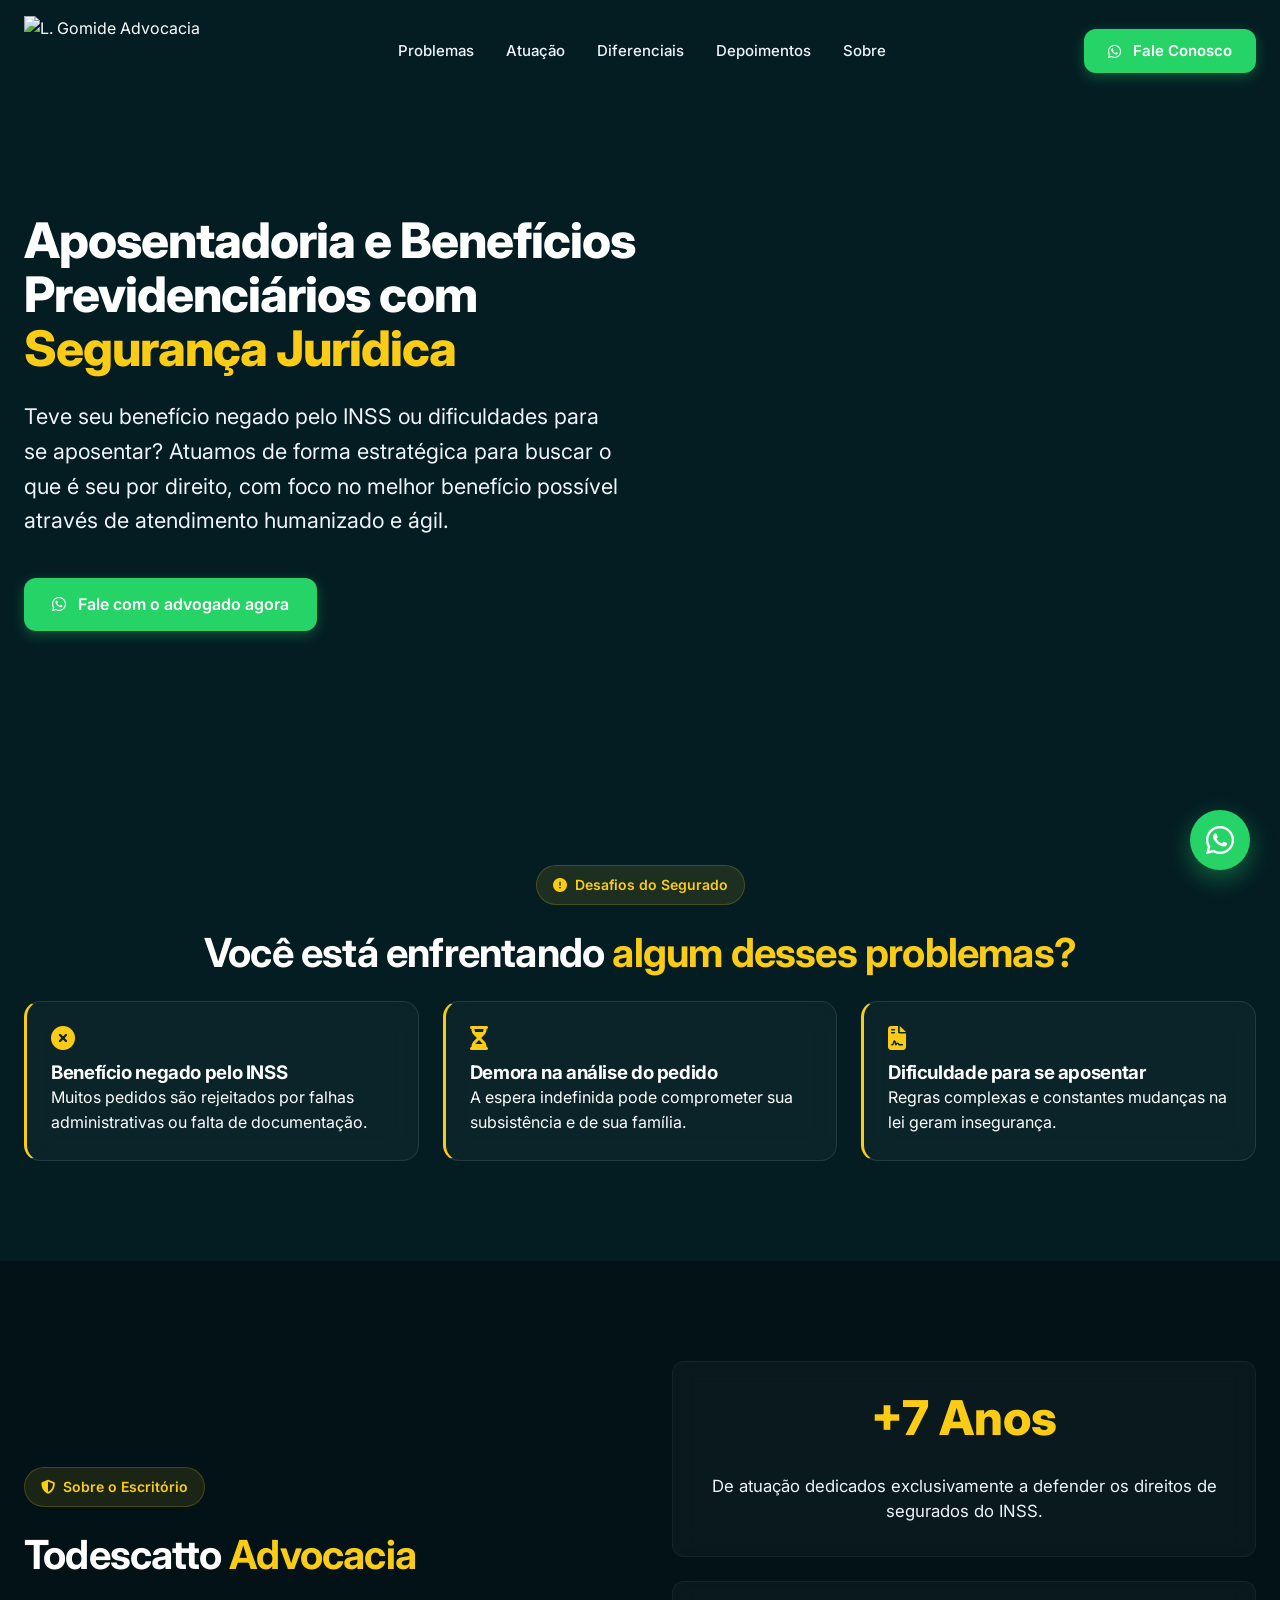
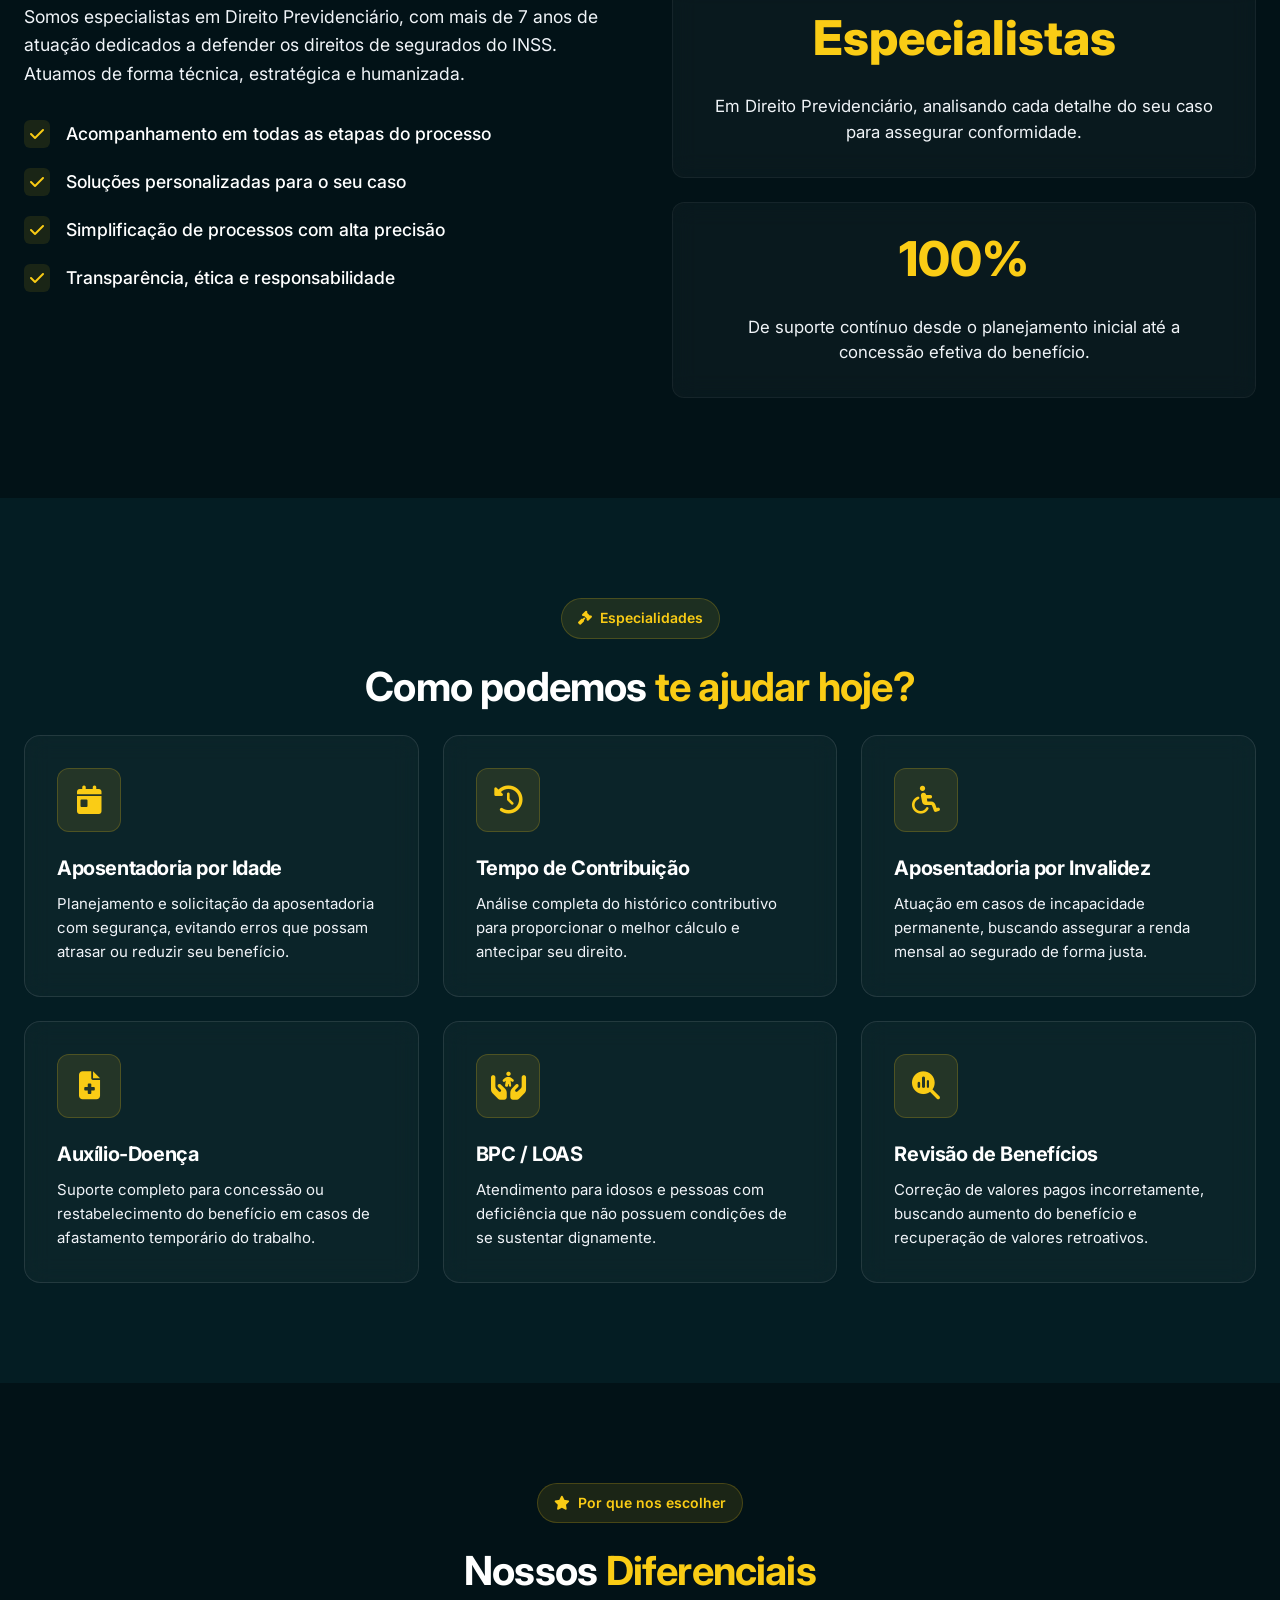
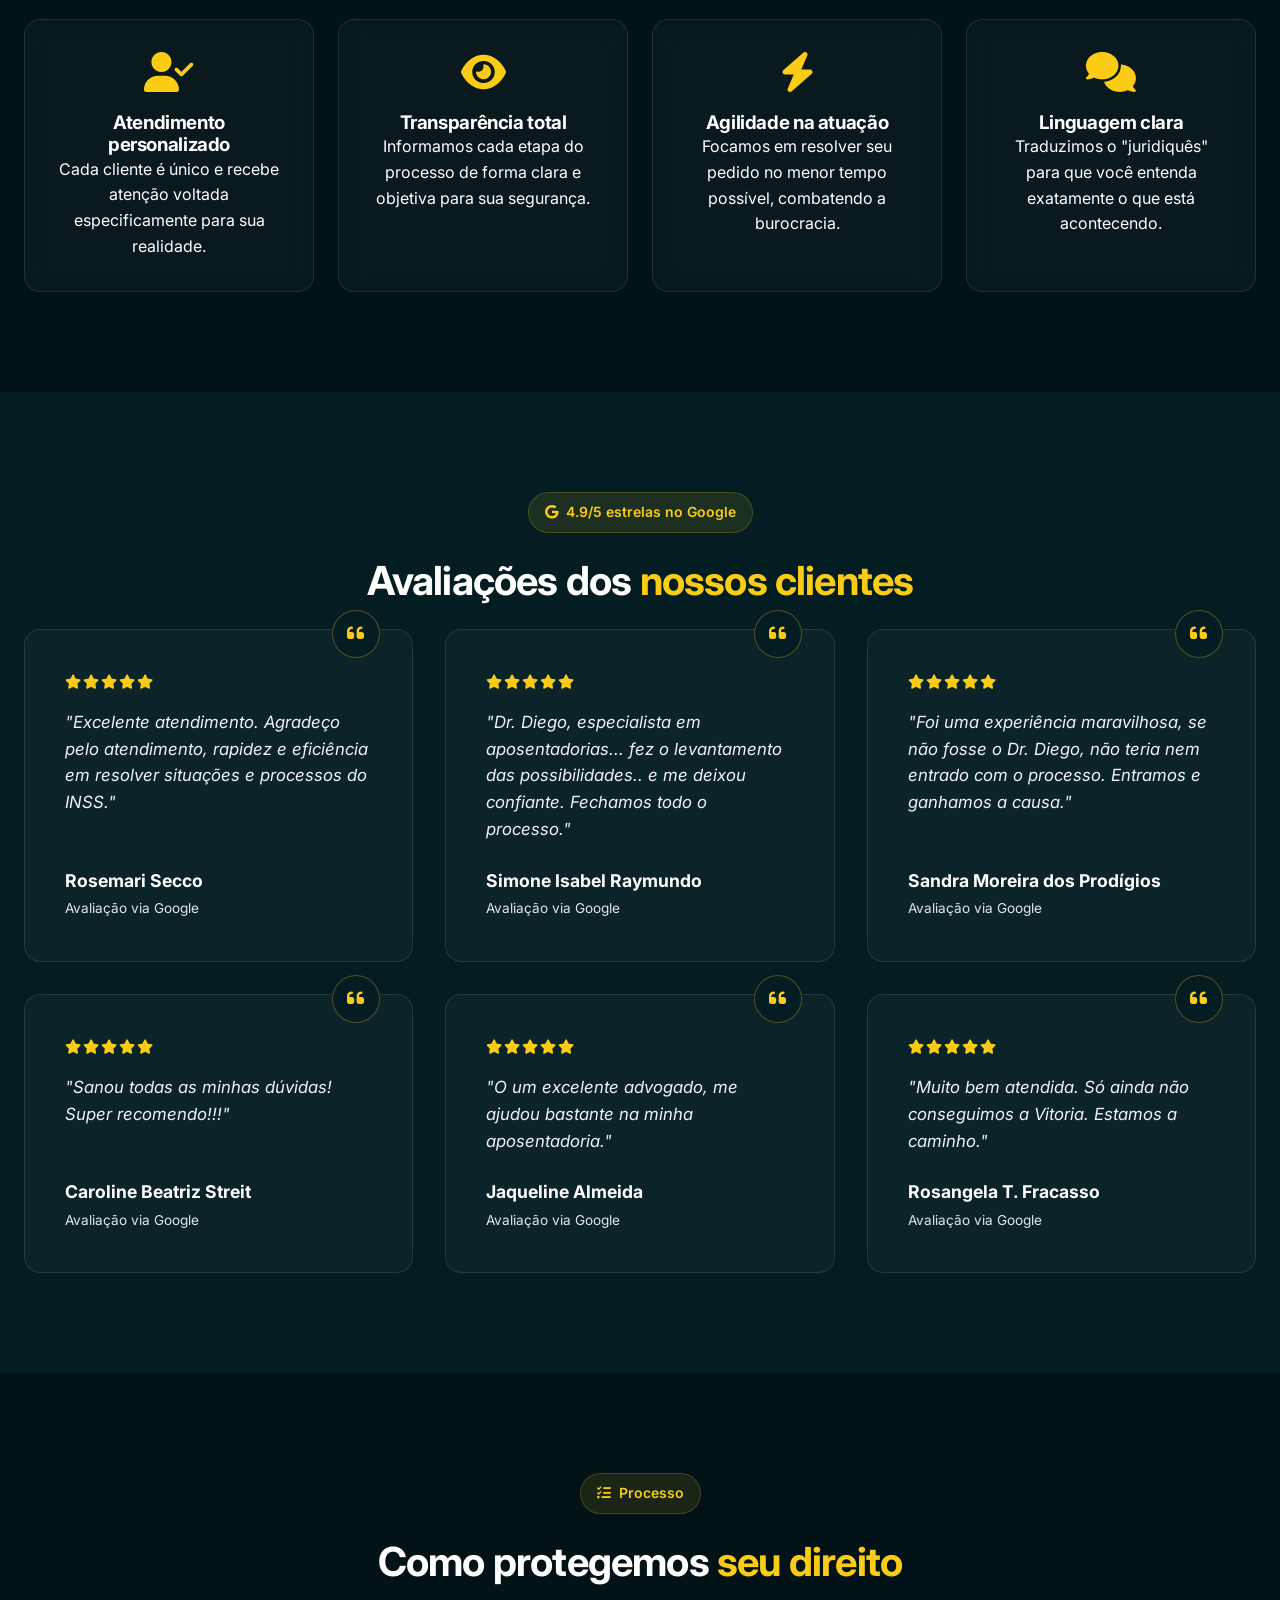
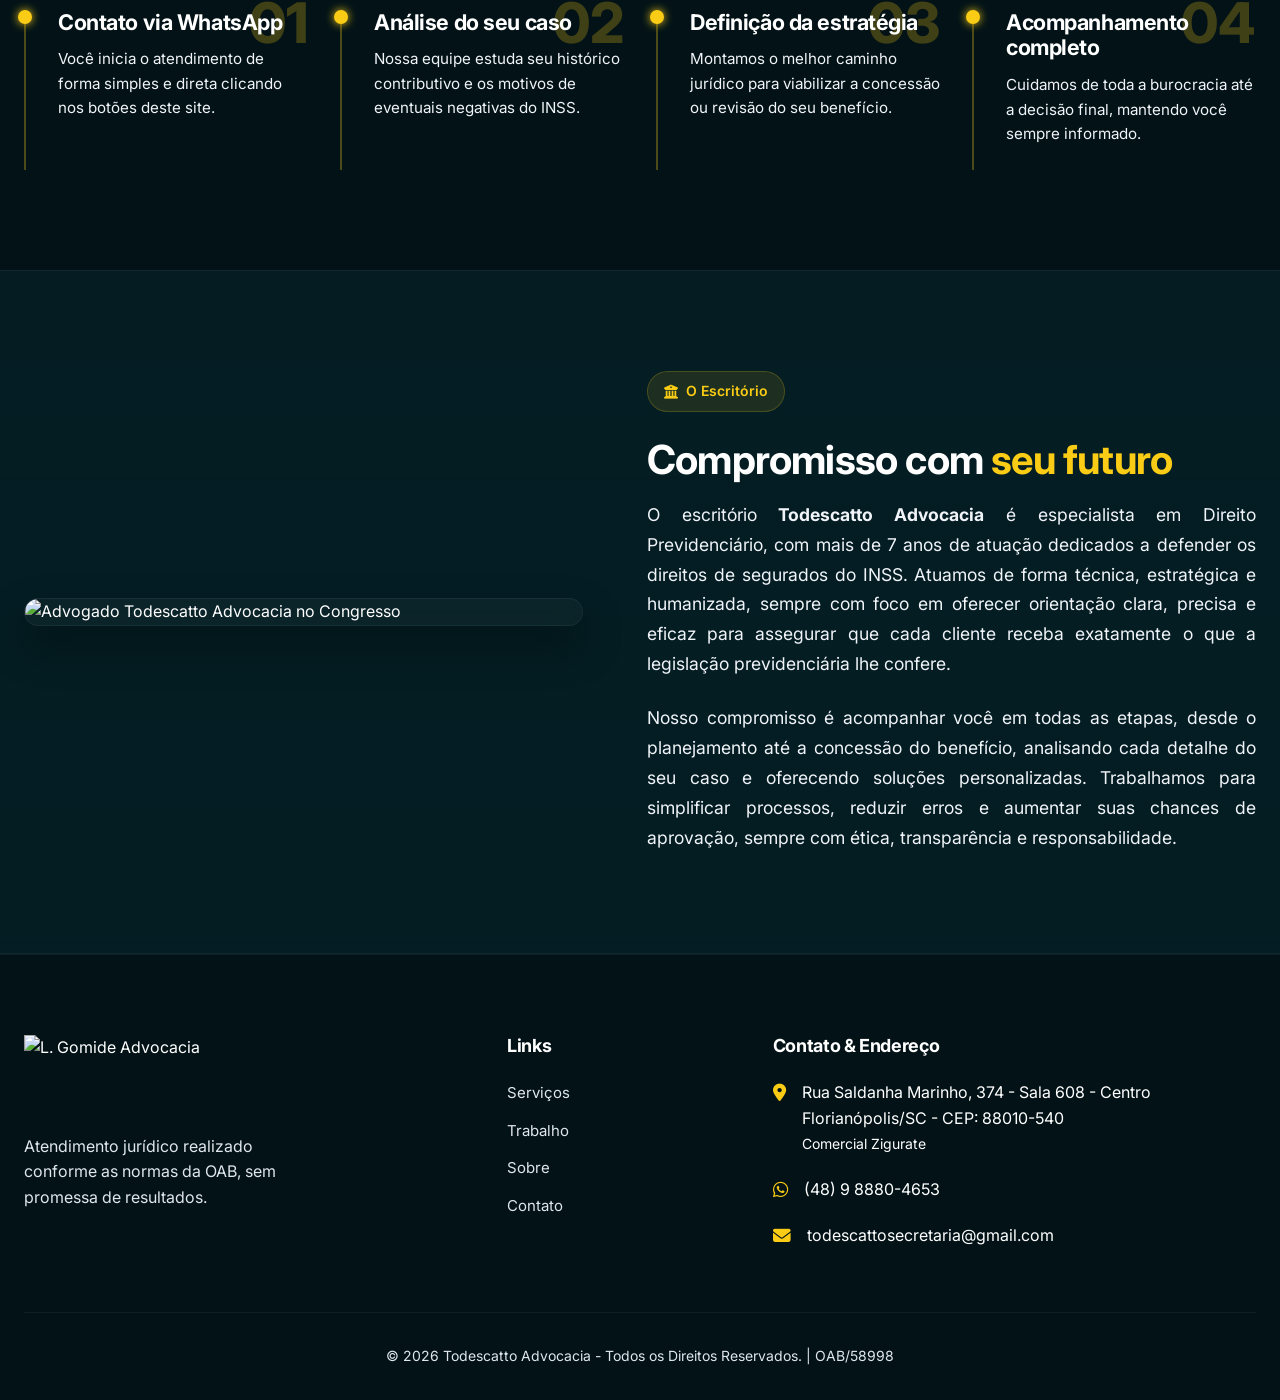
==== commit 3610dee2: "Atualizações no texto da capa do mobile, ajuste de design com imagem referenciada, e seleção dos trê" ====
--- a/index.html
+++ b/index.html
@@ -123,7 +123,9 @@
         <div class="container hero-container">
             <div class="hero-content">
                 <h1 class="hero-title fade-up delay-1">
-                    Aposentadoria e Benefícios Previdenciários com <span class="text-gold">Segurança Jurídica</span>
+                    Aposentadoria e Benefícios<br>
+                    Previdenciários com<br>
+                    <span class="text-gold">Segurança Jurídica</span>
                 </h1>
                 <p class="hero-subtitle fade-up delay-2">
                     Teve seu benefício negado pelo INSS ou dificuldades para se aposentar? Atuamos de forma estratégica
@@ -166,21 +168,6 @@
                     <i class="fa-solid fa-file-contract"></i>
                     <h3>Dificuldade para se aposentar</h3>
                     <p>Regras complexas e constantes mudanças na lei geram insegurança.</p>
-                </div>
-                <div class="problem-card glass-panel fade-up delay-4">
-                    <i class="fa-solid fa-chart-line-down" style="color: #ef4444;"></i>
-                    <h3>Valor menor que o devido</h3>
-                    <p>Cálculos incorretos podem reduzir drasticamente o valor do seu benefício.</p>
-                </div>
-                <div class="problem-card glass-panel fade-up delay-1">
-                    <i class="fa-solid fa-circle-question"></i>
-                    <h3>Falta de orientação clara</h3>
-                    <p>O linguajar jurídico e a burocracia do INSS dificultam o entendimento dos seus direitos.</p>
-                </div>
-                <div class="problem-card glass-panel fade-up delay-2">
-                    <i class="fa-solid fa-triangle-exclamation"></i>
-                    <h3>Medo de perder direitos</h3>
-                    <p>Um erro no processo pode resultar na perda definitiva de um benefício vital.</p>
                 </div>
             </div>
         </div>
@@ -491,22 +478,7 @@
         </div>
     </section>
 
-    <!-- 9. CTA FINAL -->
-    <section class="section-padding">
-        <div class="container">
-            <div class="cta-banner glass-panel fade-up">
-                <div class="cta-banner-content text-center" style="margin: 0 auto;">
-                    <h2>Seu direito pode estar sendo <br><span class="text-gold">negado agora.</span> Saiba como agir.
-                    </h2>
-                    <p class="mx-auto">Não deixe seu benefício para depois. A demora pode custar caro e cada dia de
-                        espera é um direito a menos sendo exercido.</p>
-                    <a href="https://wa.me/5548988804653" class="btn-whatsapp pulse-glow" target="_blank">
-                        <i class="fa-brands fa-whatsapp"></i> Falar no WhatsApp agora
-                    </a>
-                </div>
-            </div>
-        </div>
-    </section>
+
 
     <!-- 10. RODAPÉ -->
     <footer class="footer" id="contact">
--- a/style.css
+++ b/style.css
@@ -499,10 +499,14 @@
 
 @media (max-width: 1024px) {
   .hero {
-    background: linear-gradient(rgba(4, 29, 35, 0.8), rgba(4, 29, 35, 0.8)),
-      url('https://portifoliolp.megaadvocacia.com/wp-content/uploads/2026/04/Design-sem-nome-9.webp') center/cover no-repeat;
+    min-height: auto;
+    background: linear-gradient(to bottom, rgba(4,29,35,0) 0%, rgba(4,29,35,0) 250px, var(--bg-dark) 400px, var(--bg-dark) 100%),
+      url('https://portifoliolp.megaadvocacia.com/wp-content/uploads/2026/04/Copia-de-Copia-de-Copia-de-Design-sem-nome.webp') top center/120% auto no-repeat,
+      var(--bg-dark);
+    padding-top: 400px;
+    padding-bottom: 80px;
     text-align: center;
-    justify-content: center;
+    justify-content: flex-end;
   }
 
   .hero-content {
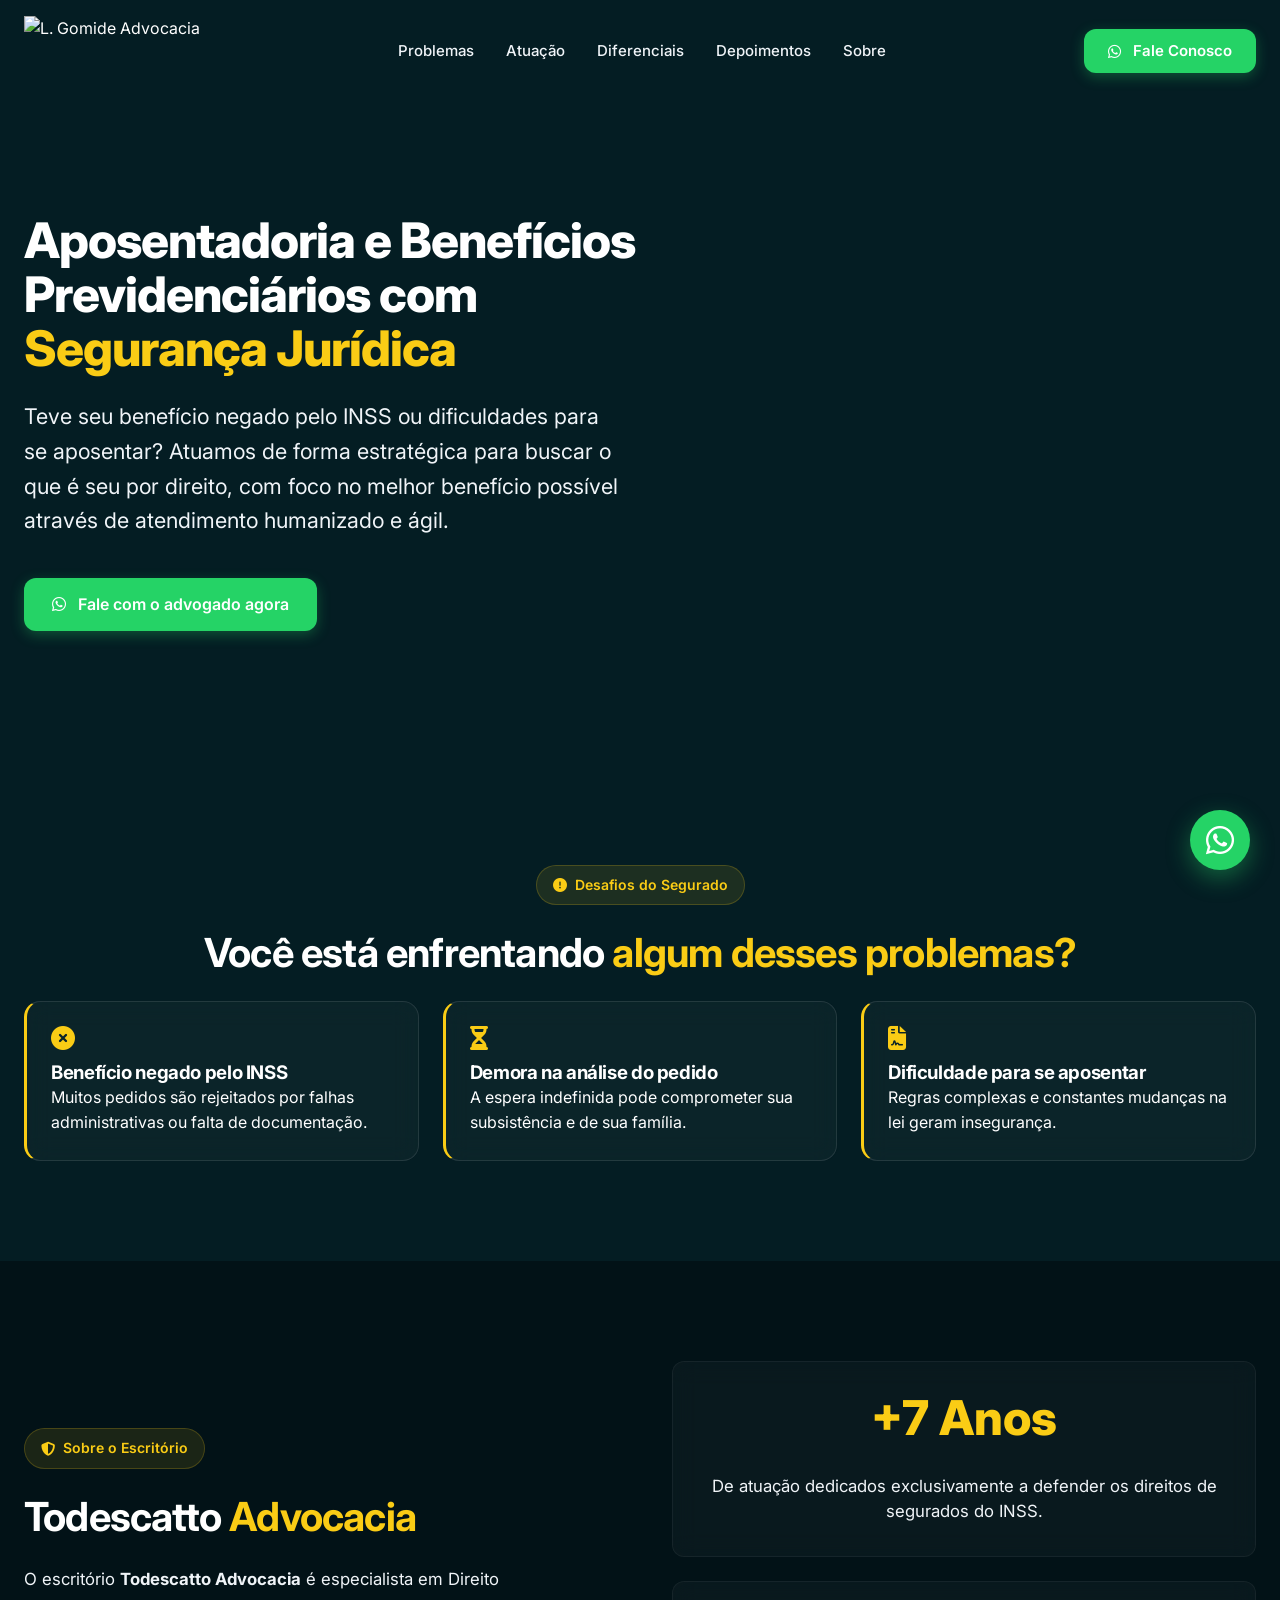
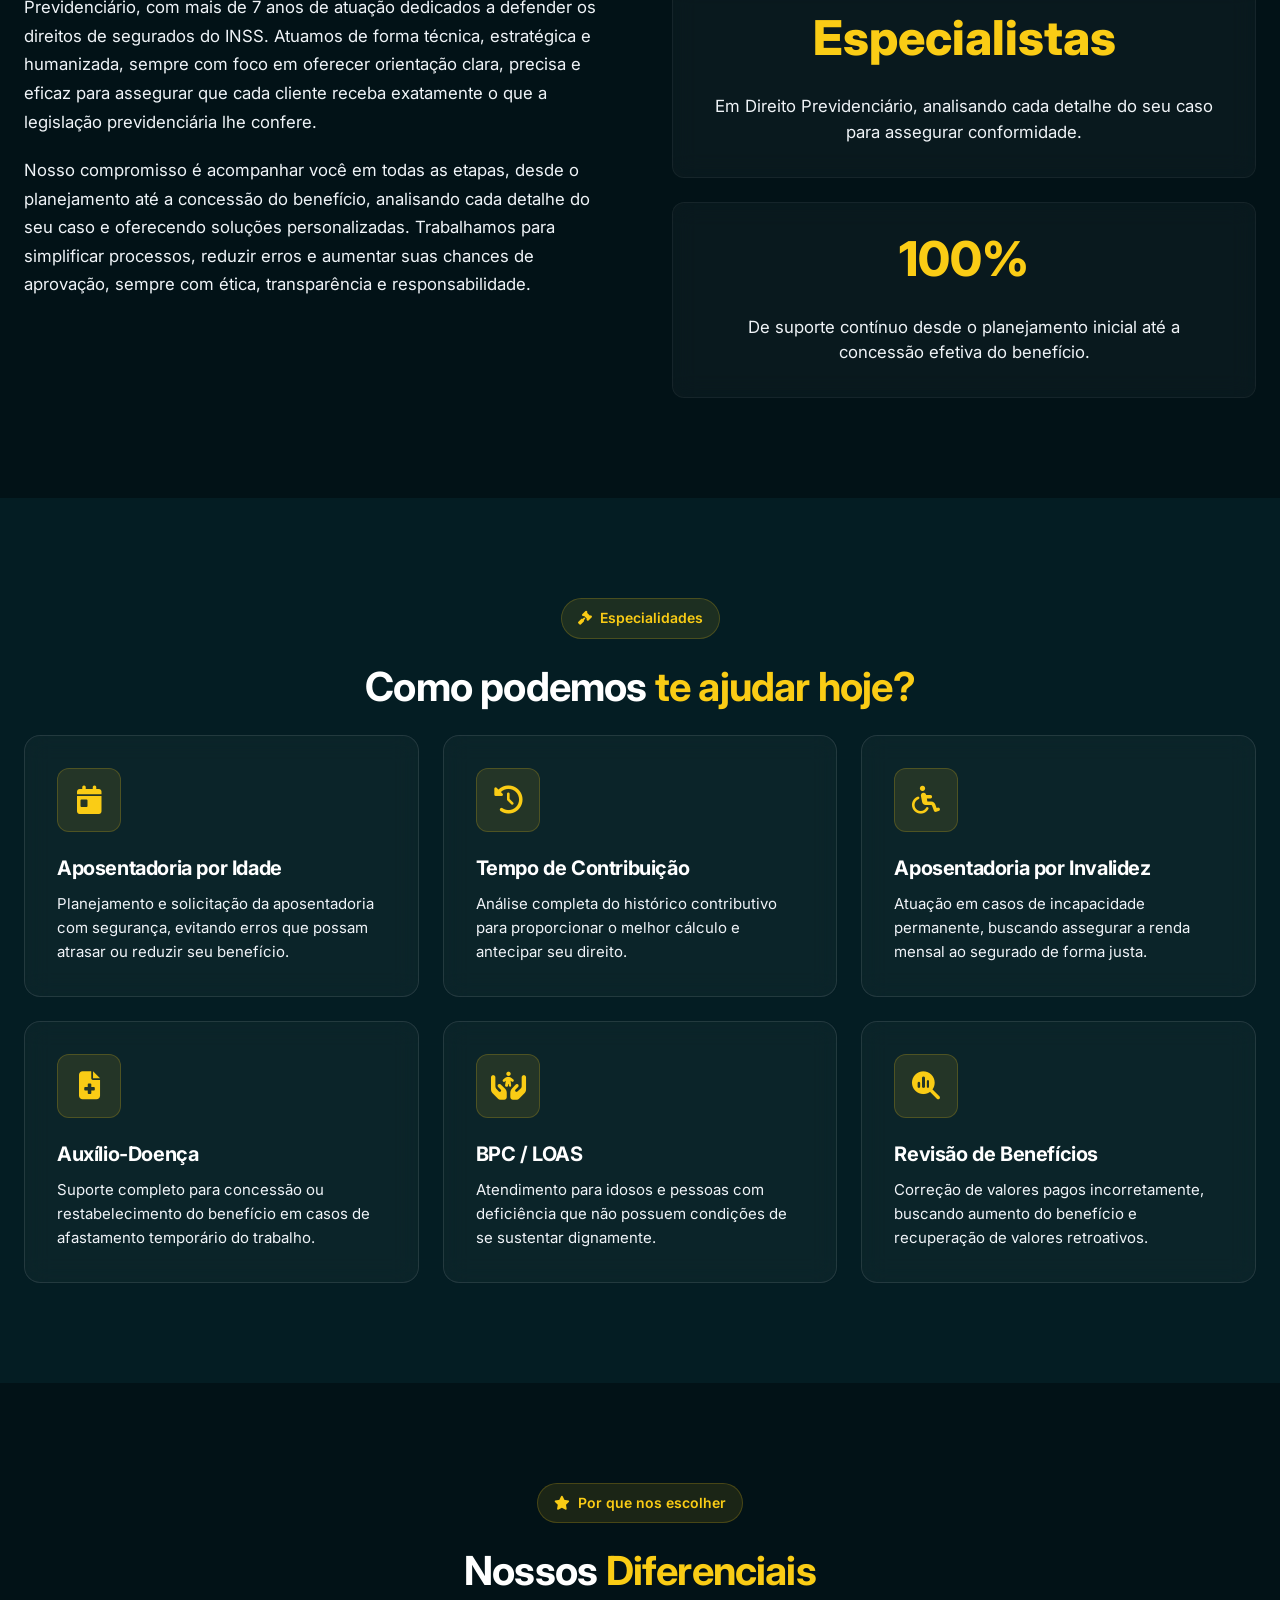
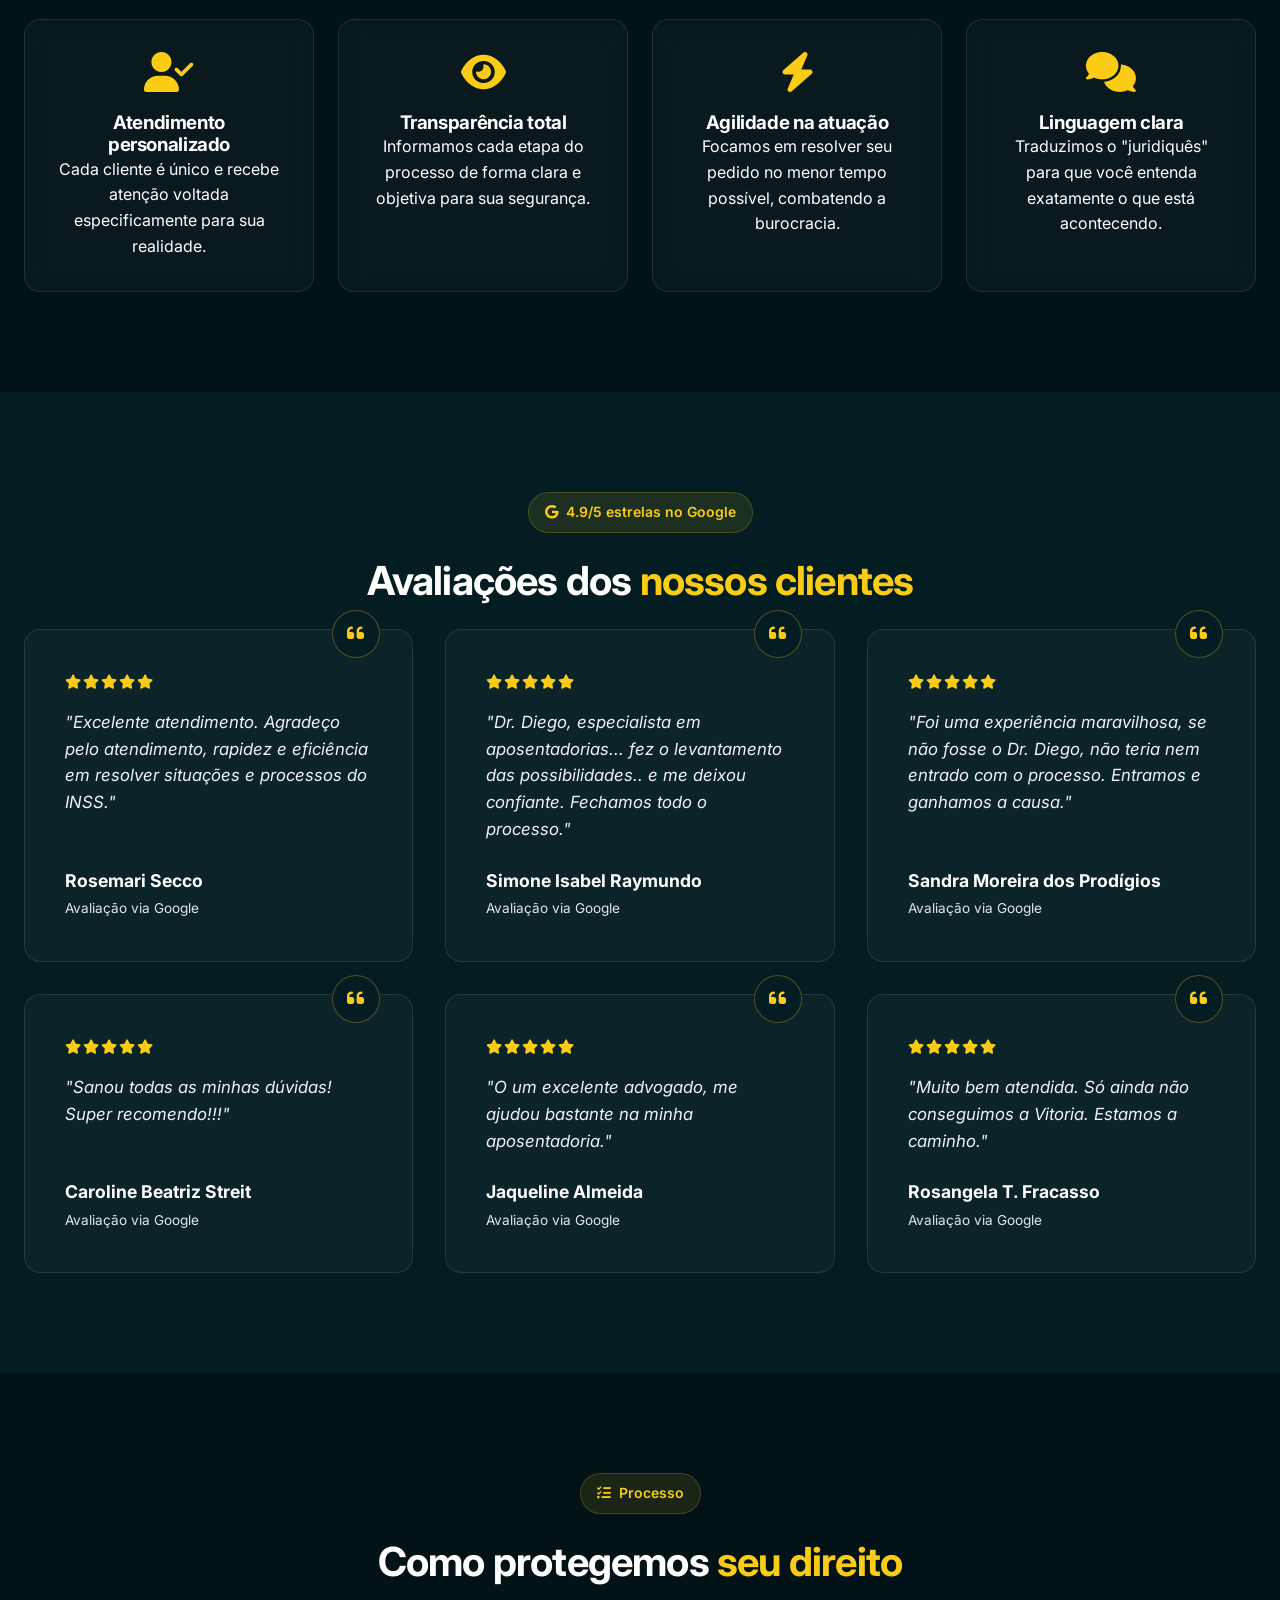
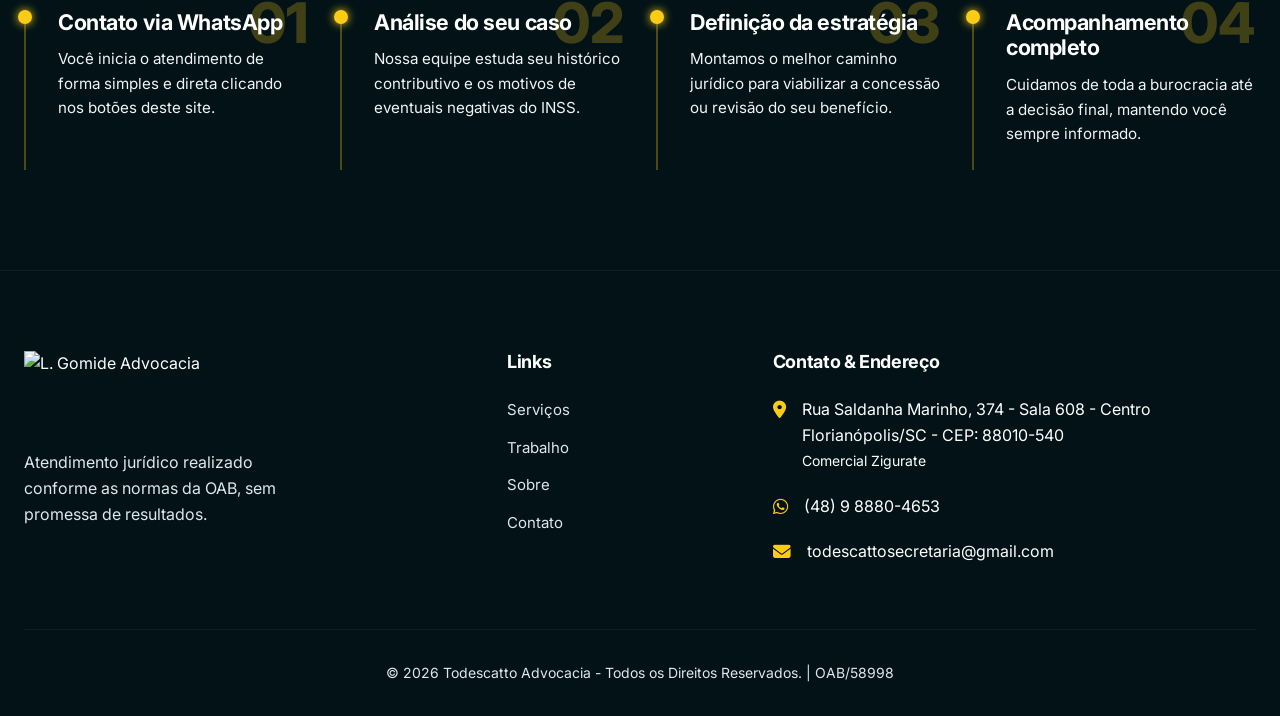
==== commit 21af8bfd: "Refatoracao: Fusão da seção 'Sobre o Escritório' com a seção 'Todescatto Advocacia', removendo a seç" ====
--- a/index.html
+++ b/index.html
@@ -173,45 +173,20 @@
         </div>
     </section>
 
-    <!-- 3. SEÇÃO DE SOLUÇÃO -->
-    <section class="section-padding section-alt" id="solution">
+    <!-- 3. SEÇÃO SOBRE O ESCRITÓRIO (Antiga Solução / Fundida) -->
+    <section class="section-padding section-alt" id="about">
         <div class="container" style="display: flex; flex-wrap: wrap; gap: 64px; align-items: center;">
             <div class="solution-content" style="flex: 1 1 400px;">
                 <div class="badge fade-up"><i class="fa-solid fa-shield-halved text-gold"></i> Sobre o Escritório</div>
                 <h2 class="section-title fade-up" style="font-size: 2.5rem; margin-bottom: 24px;">Todescatto <span
                         class="text-gold">Advocacia</span></h2>
-                <p class="fade-up delay-1"
-                    style="color: var(--text-gray-light); margin-bottom: 32px; font-size: 1.1rem; line-height: 1.6;">
-                    Somos especialistas em Direito Previdenciário, com mais de 7 anos de atuação dedicados a defender os
-                    direitos de segurados do INSS. Atuamos de forma técnica, estratégica e humanizada.
-                </p>
-                <div class="fade-up delay-2">
-                    <ul style="list-style: none; padding: 0; display: flex; flex-direction: column; gap: 20px;">
-                        <li style="display: flex; gap: 16px; align-items: center;">
-                            <i class="fa-solid fa-check text-gold"
-                                style="background: rgba(250, 204, 21, 0.1); padding: 6px; border-radius: 6px;"></i>
-                            <span style="font-weight: 500; font-size: 1.1rem; color: var(--text-white);">Acompanhamento
-                                em todas as etapas do processo</span>
-                        </li>
-                        <li style="display: flex; gap: 16px; align-items: center;">
-                            <i class="fa-solid fa-check text-gold"
-                                style="background: rgba(250, 204, 21, 0.1); padding: 6px; border-radius: 6px;"></i>
-                            <span style="font-weight: 500; font-size: 1.1rem; color: var(--text-white);">Soluções
-                                personalizadas para o seu caso</span>
-                        </li>
-                        <li style="display: flex; gap: 16px; align-items: center;">
-                            <i class="fa-solid fa-check text-gold"
-                                style="background: rgba(250, 204, 21, 0.1); padding: 6px; border-radius: 6px;"></i>
-                            <span style="font-weight: 500; font-size: 1.1rem; color: var(--text-white);">Simplificação
-                                de processos com alta precisão</span>
-                        </li>
-                        <li style="display: flex; gap: 16px; align-items: center;">
-                            <i class="fa-solid fa-check text-gold"
-                                style="background: rgba(250, 204, 21, 0.1); padding: 6px; border-radius: 6px;"></i>
-                            <span style="font-weight: 500; font-size: 1.1rem; color: var(--text-white);">Transparência,
-                                ética e responsabilidade</span>
-                        </li>
-                    </ul>
+                <div class="fade-up delay-1" style="color: var(--text-gray-light); font-size: 1.05rem; line-height: 1.7;">
+                    <p style="margin-bottom: 20px;">
+                        O escritório <strong>Todescatto Advocacia</strong> é especialista em Direito Previdenciário, com mais de 7 anos de atuação dedicados a defender os direitos de segurados do INSS. Atuamos de forma técnica, estratégica e humanizada, sempre com foco em oferecer orientação clara, precisa e eficaz para assegurar que cada cliente receba exatamente o que a legislação previdenciária lhe confere.
+                    </p>
+                    <p style="margin-bottom: 32px;">
+                        Nosso compromisso é acompanhar você em todas as etapas, desde o planejamento até a concessão do benefício, analisando cada detalhe do seu caso e oferecendo soluções personalizadas. Trabalhamos para simplificar processos, reduzir erros e aumentar suas chances de aprovação, sempre com ética, transparência e responsabilidade.
+                    </p>
                 </div>
             </div>
 
@@ -444,41 +419,6 @@
             </div>
         </div>
     </section>
-
-    <!-- 8. SOBRE O ESCRITÓRIO -->
-    <section class="about-section" id="about"
-        style="padding: 100px 0; background: linear-gradient(rgba(4, 29, 35, 0.85), rgba(4, 29, 35, 0.95)), url('https://todescattoadvocacia.com/wp-content/uploads/2025/11/fundo-3-webp.webp') center/cover no-repeat; position: relative; border-top: 1px solid rgba(255,255,255,0.05); border-bottom: 1px solid rgba(255,255,255,0.05);">
-        <div class="container">
-            <div style="display: flex; flex-wrap: wrap; gap: 64px; align-items: center;">
-                <div class="about-visual fade-up" style="flex: 1 1 400px; max-width: 600px; margin: 0 auto;">
-                    <div class="glass-panel"
-                        style="padding: 0; border-radius: 20px; overflow: hidden; border: 1px solid rgba(255,255,255,0.05); box-shadow: 0 20px 40px rgba(0,0,0,0.4);">
-                        <img src="https://todescattoadvocacia.com/wp-content/uploads/2025/11/Imagem-do-WhatsApp-de-2025-11-26-as-11.13.25_134c6ed8-e1764250761371.jpg"
-                            alt="Advogado Todescatto Advocacia no Congresso"
-                            style="width: 100%; height: auto; display: block;">
-                    </div>
-                </div>
-                <div style="flex: 1 1 450px;">
-                    <div class="badge fade-up"><i class="fa-solid fa-building-columns text-gold"></i> O Escritório</div>
-                    <h2 class="section-title fade-up">Compromisso com <span class="text-gold">seu futuro</span></h2>
-                    <div class="fade-up delay-1"
-                        style="color: var(--text-gray-light); font-size: 1.1rem; line-height: 1.7; text-align: justify;">
-                        <p class="mb-4" style="margin-bottom: 24px;">O escritório <strong>Todescatto Advocacia</strong>
-                            é especialista em Direito Previdenciário, com mais de 7 anos de atuação dedicados a defender
-                            os direitos de segurados do INSS. Atuamos de forma técnica, estratégica e humanizada, sempre
-                            com foco em oferecer orientação clara, precisa e eficaz para assegurar que cada cliente
-                            receba exatamente o que a legislação previdenciária lhe confere.</p>
-                        <p>Nosso compromisso é acompanhar você em todas as etapas, desde o planejamento até a concessão
-                            do benefício, analisando cada detalhe do seu caso e oferecendo soluções personalizadas.
-                            Trabalhamos para simplificar processos, reduzir erros e aumentar suas chances de aprovação,
-                            sempre com ética, transparência e responsabilidade.</p>
-                    </div>
-                </div>
-            </div>
-        </div>
-    </section>
-
-
 
     <!-- 10. RODAPÉ -->
     <footer class="footer" id="contact">
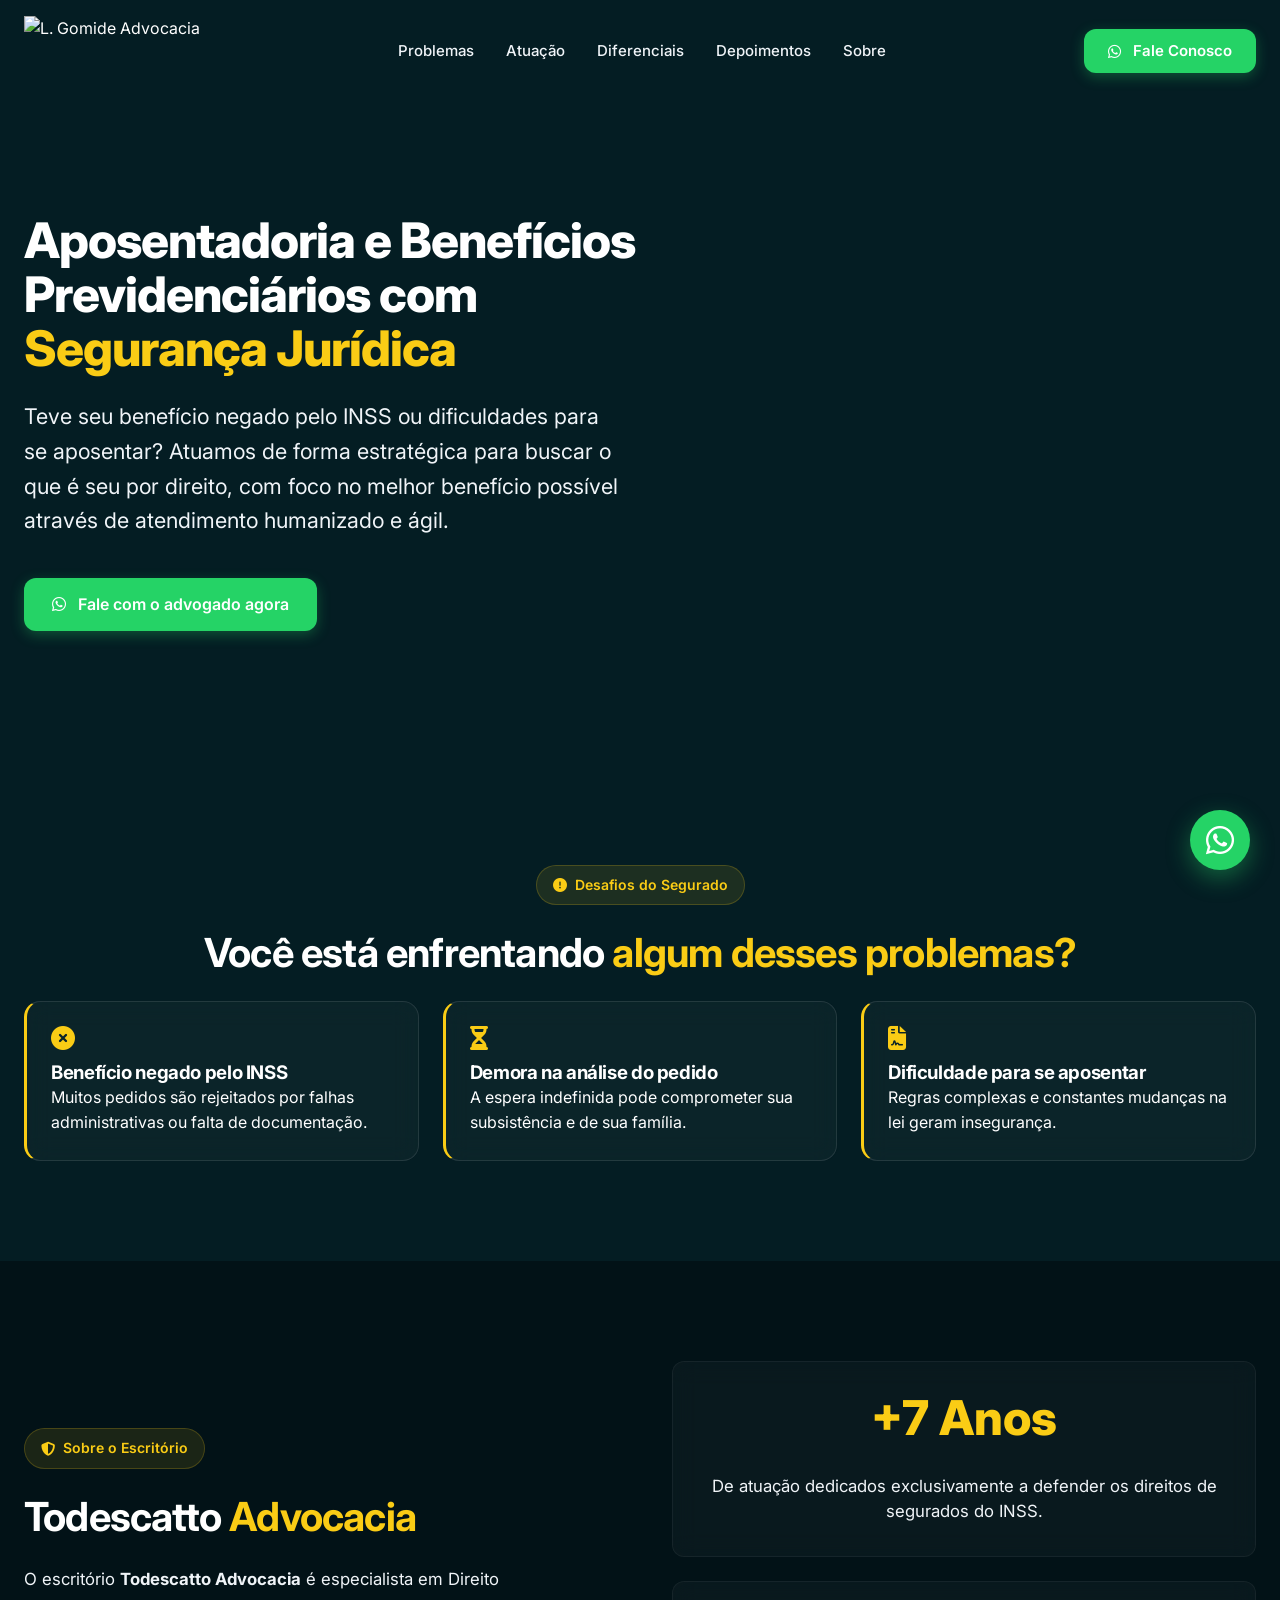
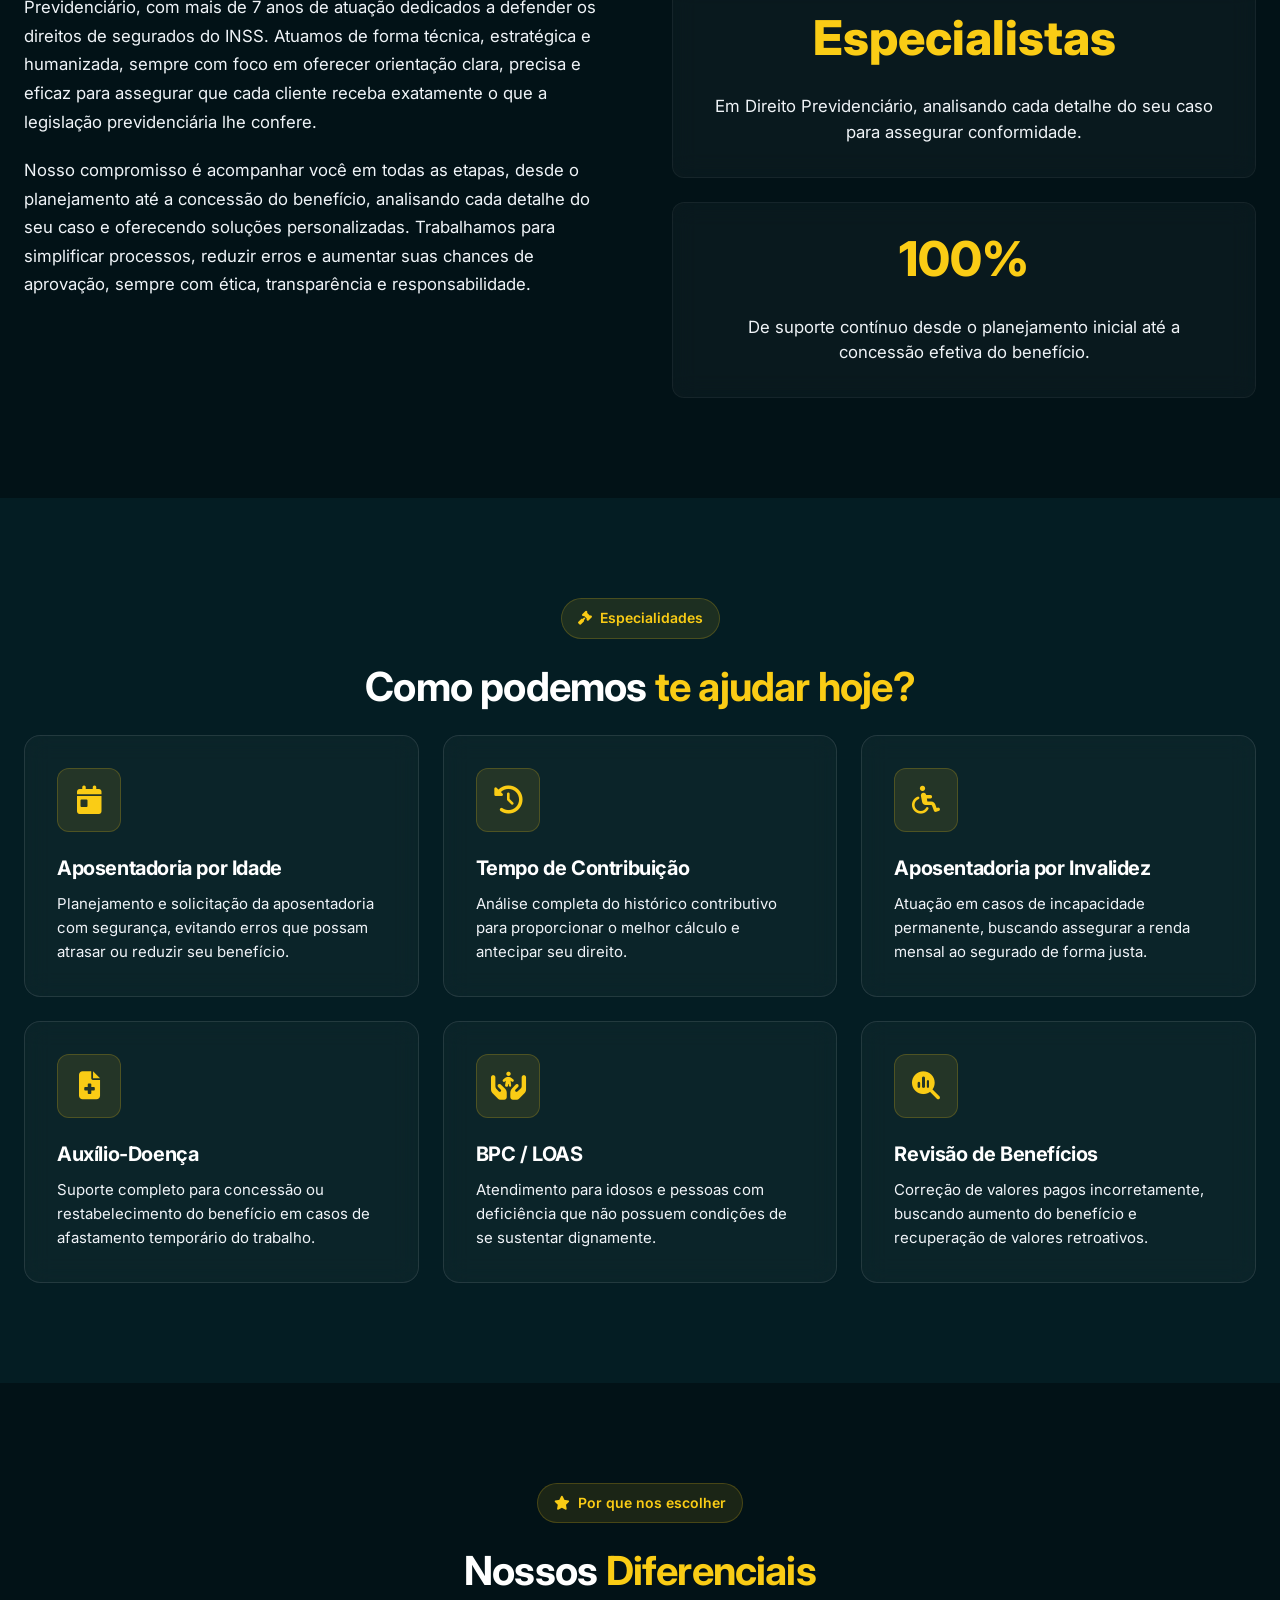
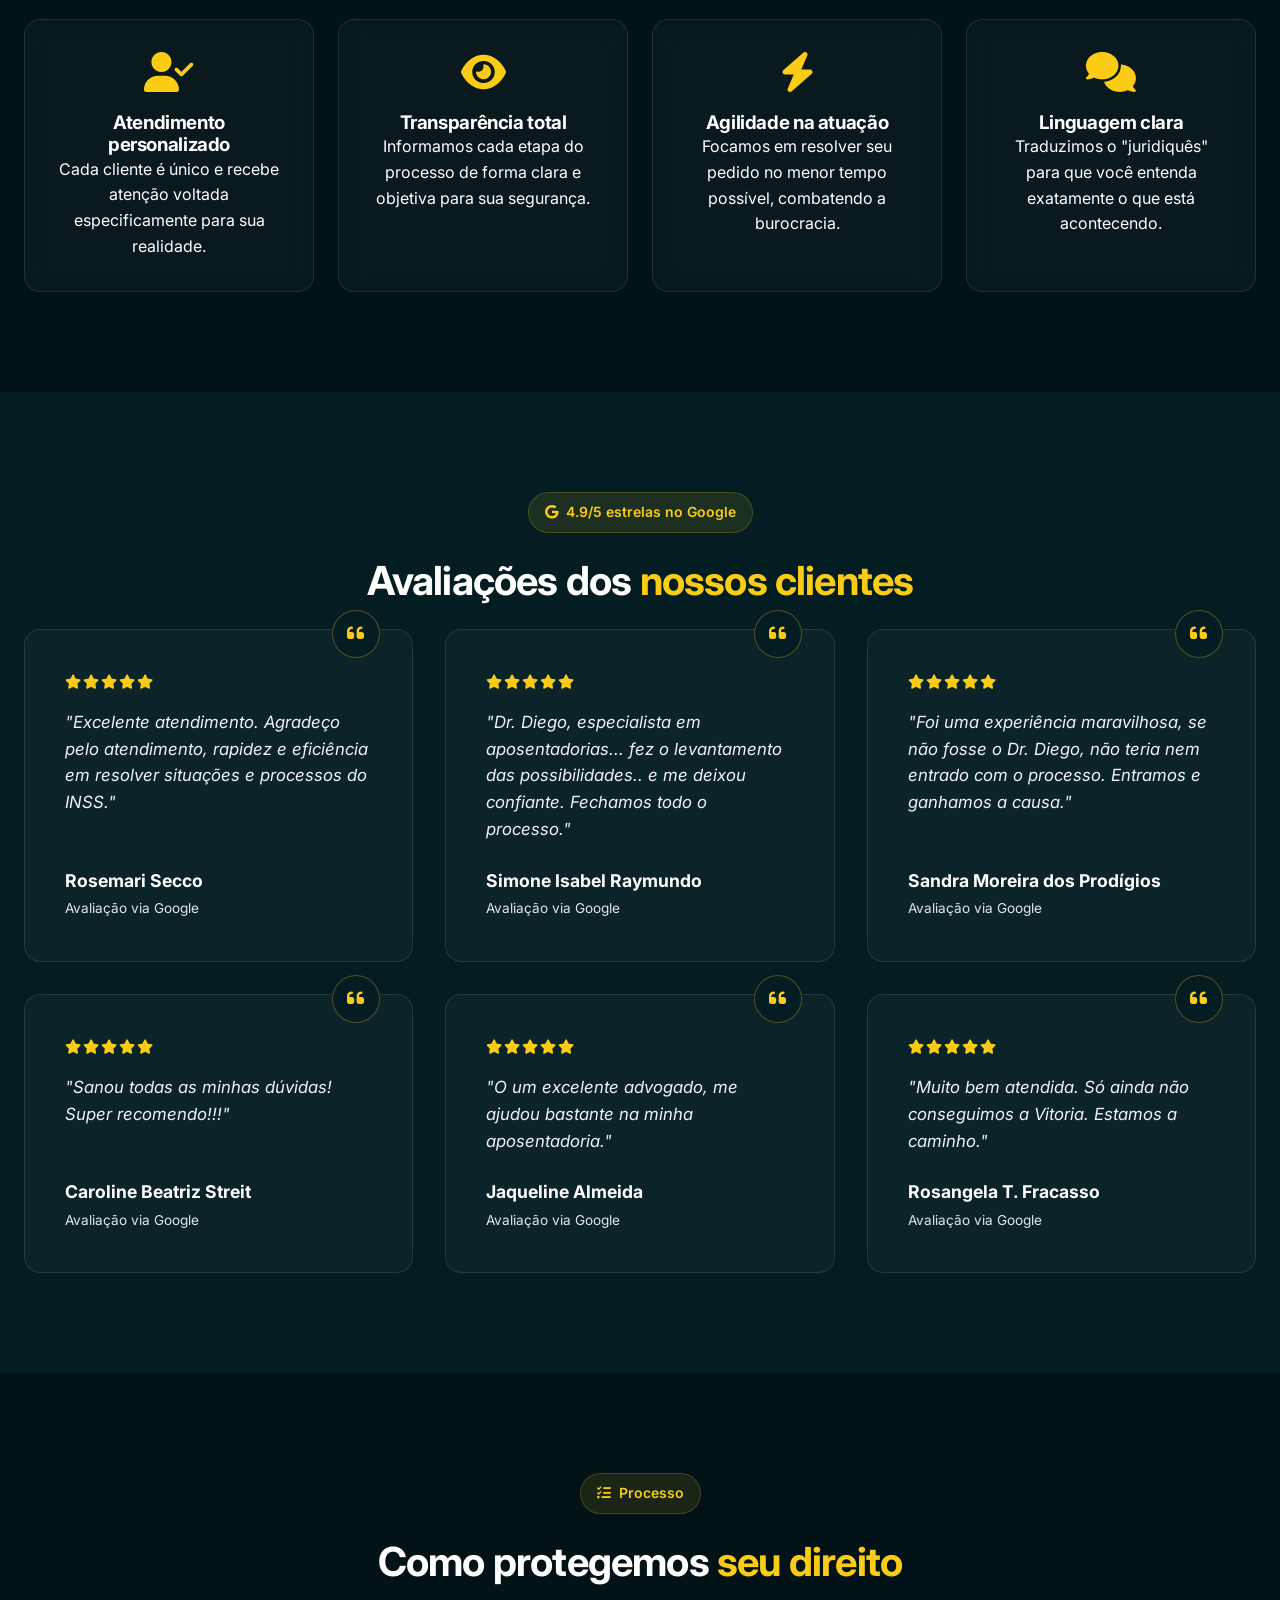
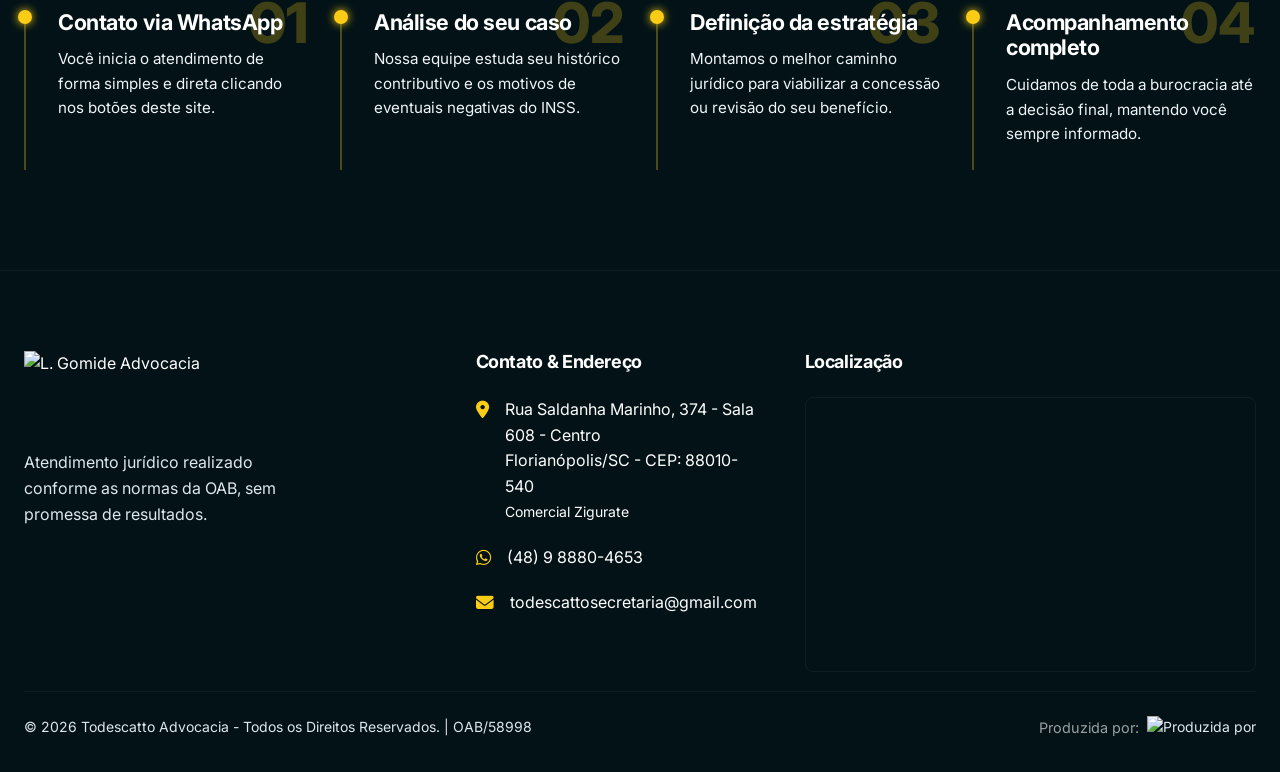
==== commit 11febbdf: "refactor: remove navigation links from footer and integrate location map and developer branding" ====
--- a/index.html
+++ b/index.html
@@ -435,16 +435,6 @@
                 </div>
 
                 <div class="footer-col">
-                    <h4 class="footer-title">Links</h4>
-                    <ul class="footer-links">
-                        <li><a href="#services">Serviços</a></li>
-                        <li><a href="#solution">Trabalho</a></li>
-                        <li><a href="#about">Sobre</a></li>
-                        <li><a href="#contact">Contato</a></li>
-                    </ul>
-                </div>
-
-                <div class="footer-col" style="grid-column: span 2;">
                     <h4 class="footer-title">Contato & Endereço</h4>
                     <ul class="contact-info">
                         <li>
@@ -465,10 +455,21 @@
                         </li>
                     </ul>
                 </div>
-            </div>
-
-            <div class="footer-bottom" style="justify-content: center; text-align: center;">
-                <p>&copy; 2026 Todescatto Advocacia - Todos os Direitos Reservados. | OAB/58998</p>
+
+                <div class="footer-col" style="grid-column: span 2;">
+                    <h4 class="footer-title">Localização</h4>
+                    <div style="border-radius: 8px; overflow: hidden; height: 100%; border: 1px solid rgba(255,255,255,0.05);">
+                        <iframe width="100%" height="220" style="border:0;" loading="lazy" allowfullscreen src="https://maps.google.com/maps?width=100%25&amp;height=220&amp;hl=pt-BR&amp;q=Rua%20Saldanha%20Marinho,%20374%20-%20Centro,%20Florianópolis%20-%20SC,%2088010-540&amp;t=&amp;z=15&amp;ie=UTF8&amp;iwloc=B&amp;output=embed"></iframe>
+                    </div>
+                </div>
+            </div>
+
+            <div class="footer-bottom" style="display: flex; flex-direction: row; align-items: center; justify-content: space-between; flex-wrap: wrap; padding-top: 24px; gap: 16px;">
+                <p style="margin: 0; text-align: left;">&copy; 2026 Todescatto Advocacia - Todos os Direitos Reservados. | OAB/58998</p>
+                <div style="display: flex; align-items: center; gap: 8px;">
+                    <span style="color: rgba(255, 255, 255, 0.6); font-size: 0.9rem;">Produzida por:</span>
+                    <img src="https://portifoliolp.megaadvocacia.com/wp-content/uploads/2026/02/Logo-Camisa-Preta-2-1.png" alt="Produzida por" style="height: 24px; object-fit: contain;">
+                </div>
             </div>
         </div>
     </footer>
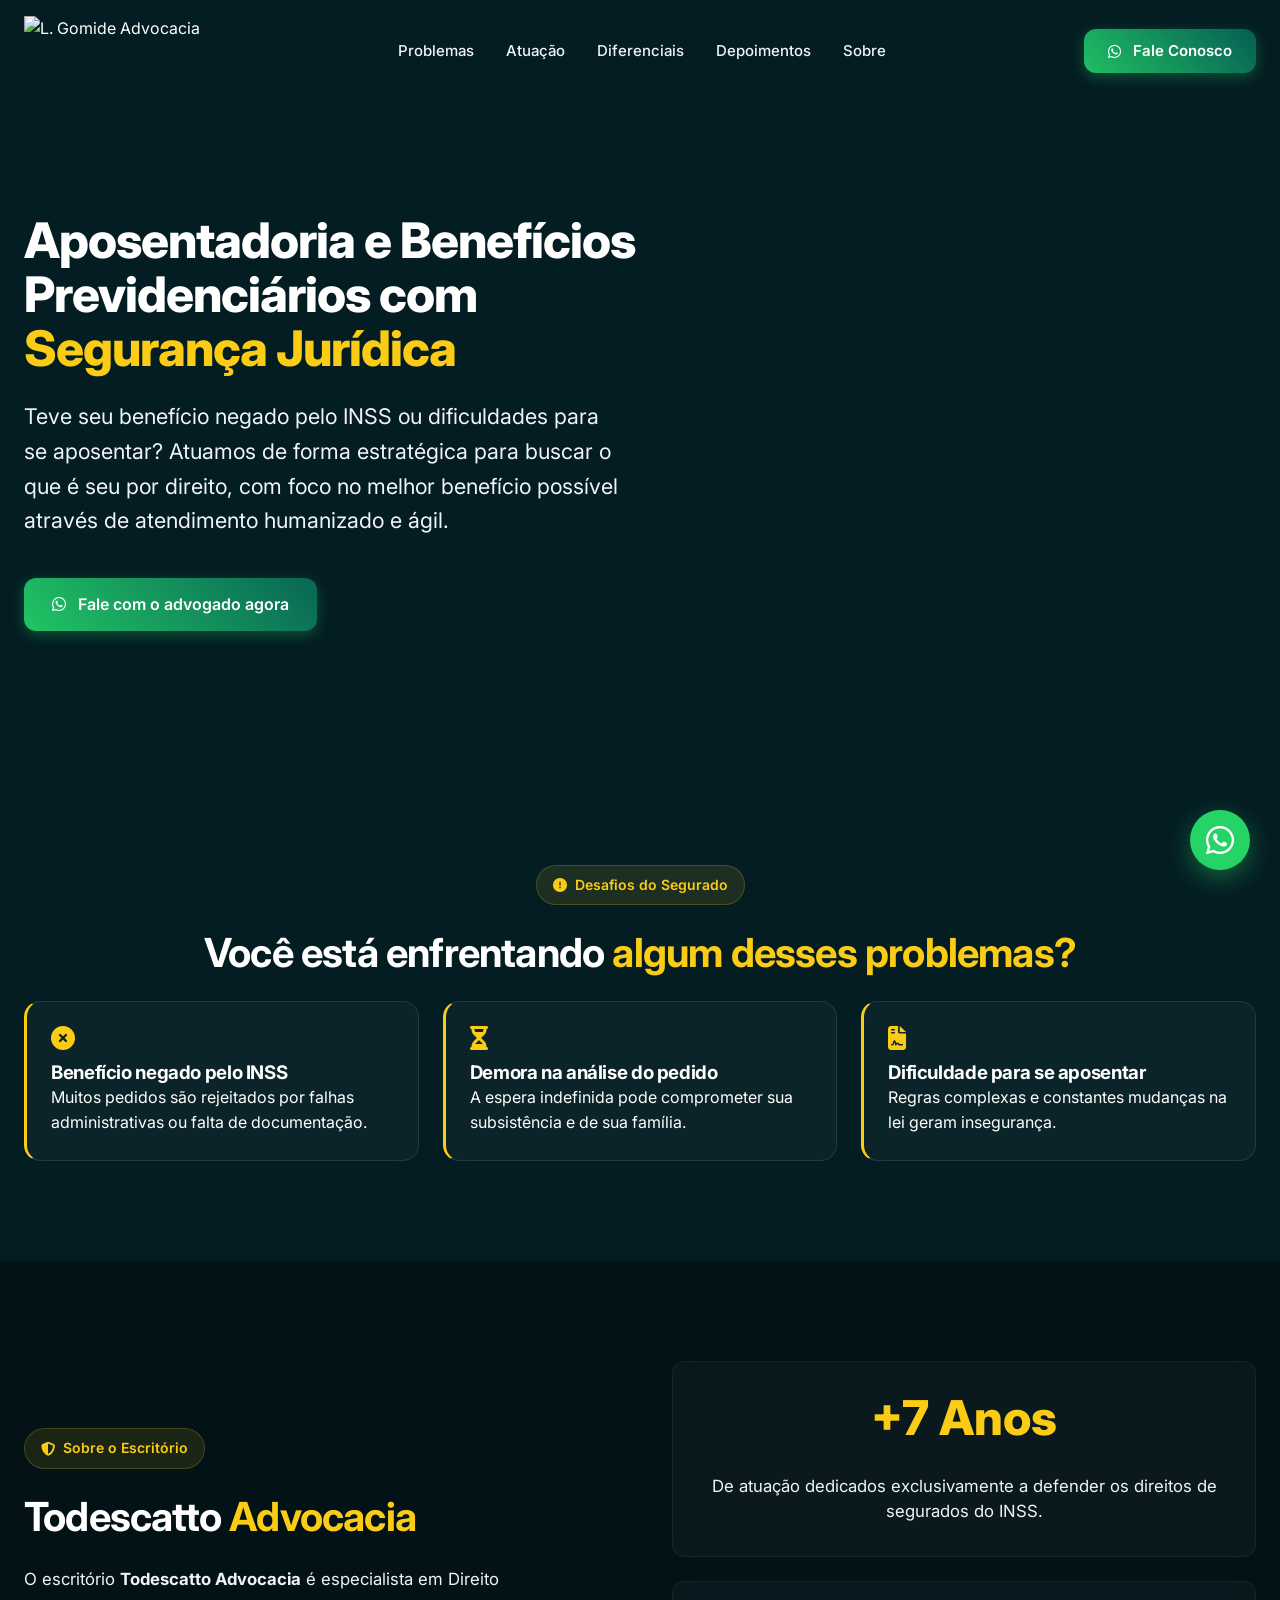
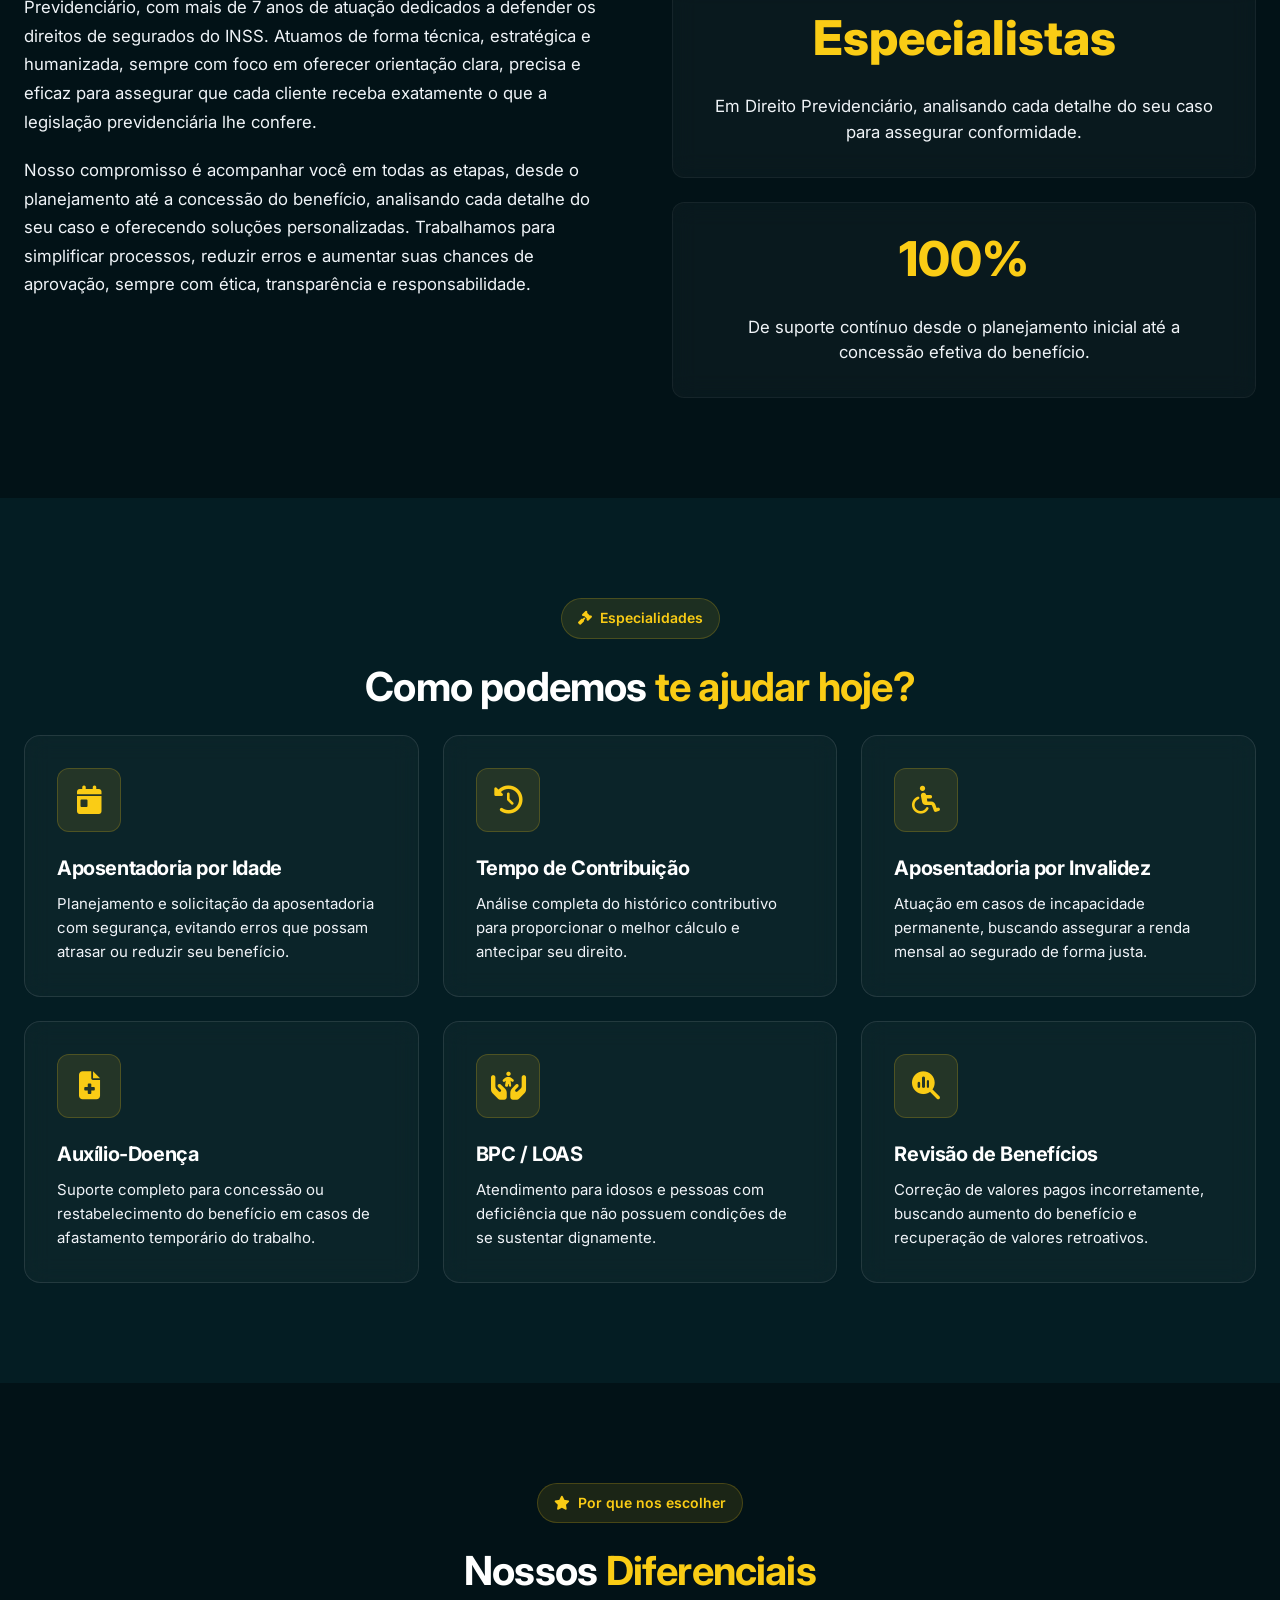
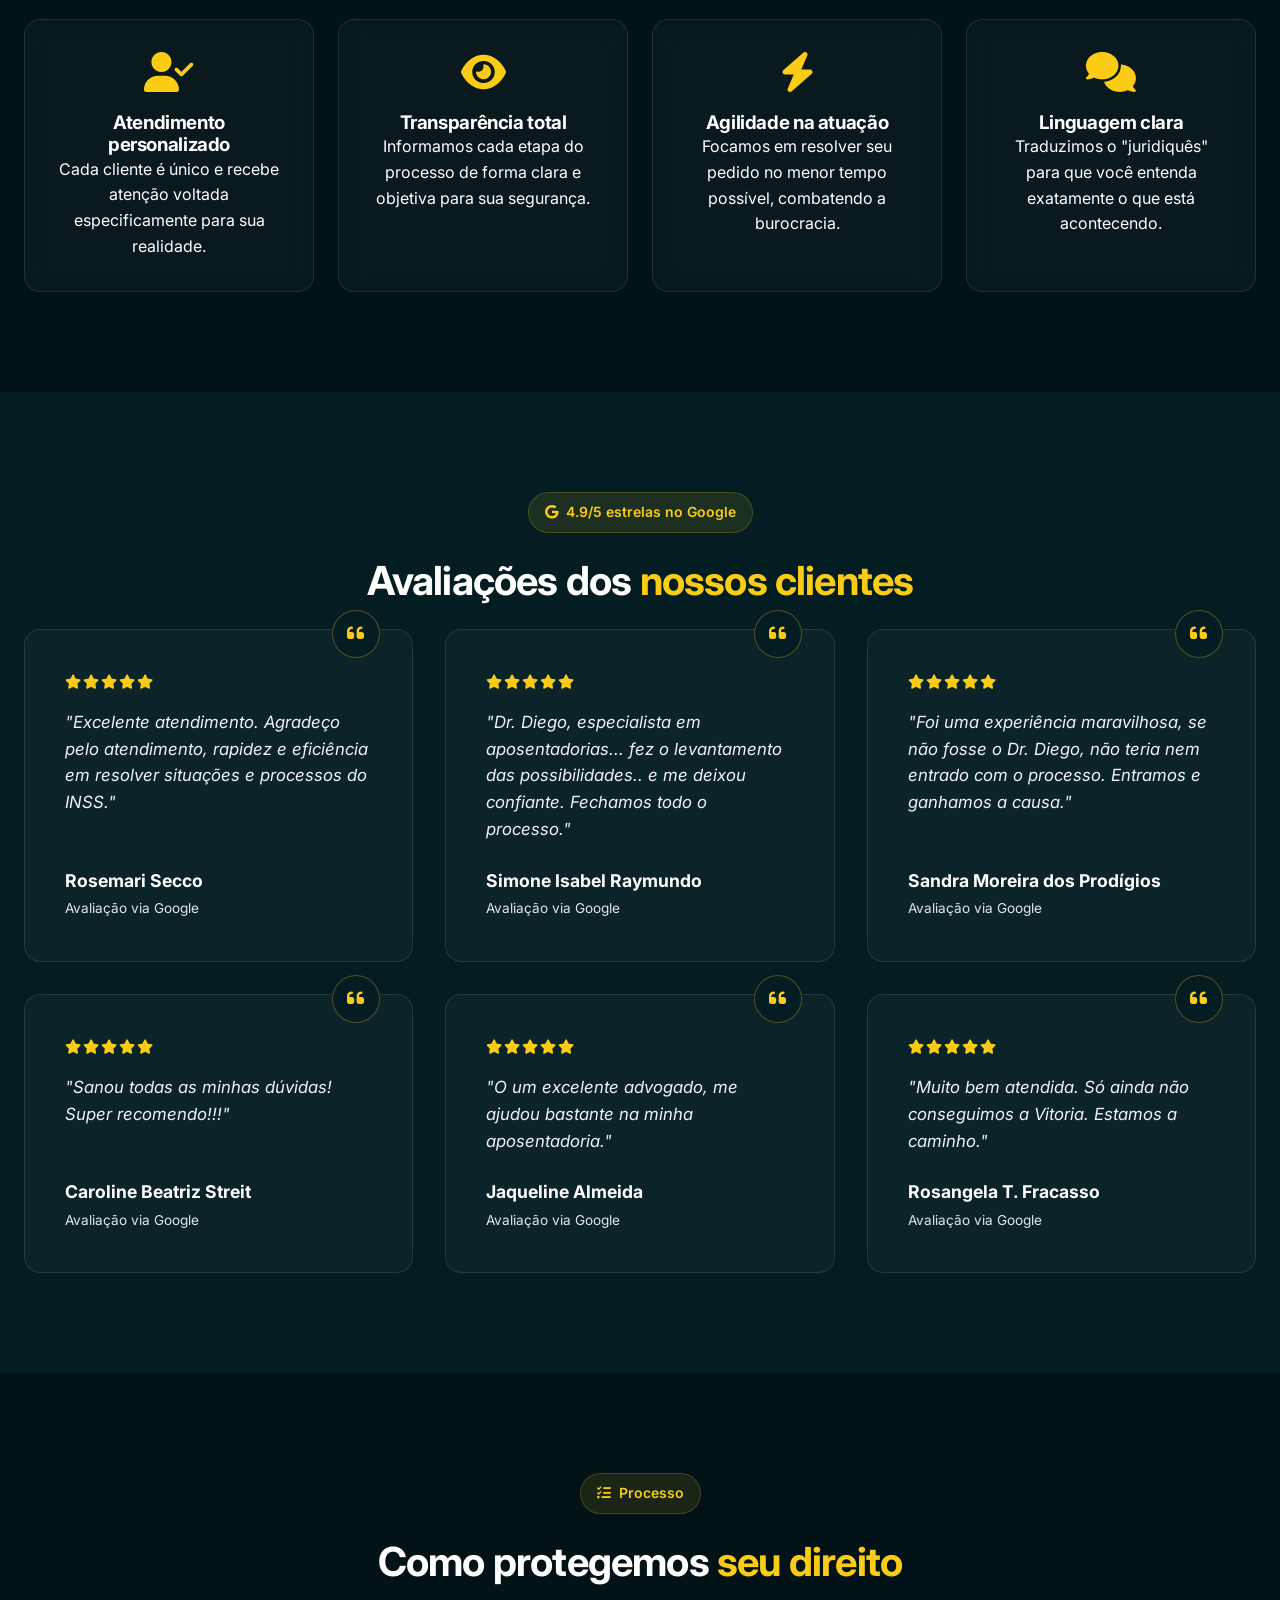
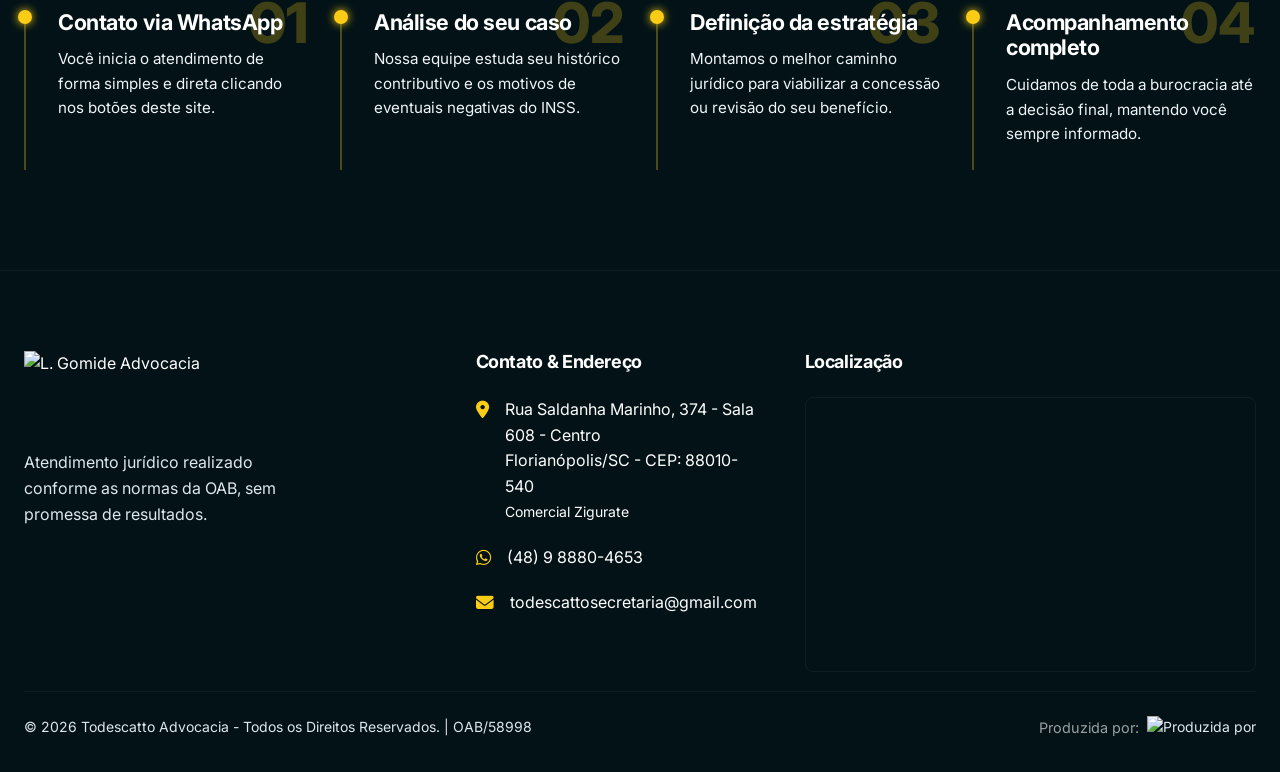
==== commit a8fa376e: "refactor: optimize hero section responsiveness, clean up navigation, and adjust footer layout stylin" ====
--- a/index.html
+++ b/index.html
@@ -64,9 +64,7 @@
     <!-- Floating WhatsApp -->
     <a href="https://wa.me/5548988804653" class="floating-wa pulse-glow" target="_blank" id="wa-floating">
         <i class="fa-brands fa-whatsapp"></i>
-    </a>
-
-    <!-- Navbar -->
+    </a>    <!-- Navbar -->
     <nav class="navbar" id="navbar">
         <div class="nav-container">
             <a href="#" class="logo">
@@ -112,9 +110,6 @@
             <a href="#differentials" class="mobile-link">Diferenciais</a>
             <a href="#testimonials" class="mobile-link">Depoimentos</a>
             <a href="#about" class="mobile-link">Sobre</a>
-            <a href="https://wa.me/5548988804653" class="btn-whatsapp mt-4">
-                <i class="fa-brands fa-whatsapp"></i> Fale Conosco
-            </a>
         </div>
     </div>
 
@@ -456,7 +451,7 @@
                     </ul>
                 </div>
 
-                <div class="footer-col" style="grid-column: span 2;">
+                <div class="footer-col footer-map-col">
                     <h4 class="footer-title">Localização</h4>
                     <div style="border-radius: 8px; overflow: hidden; height: 100%; border: 1px solid rgba(255,255,255,0.05);">
                         <iframe width="100%" height="220" style="border:0;" loading="lazy" allowfullscreen src="https://maps.google.com/maps?width=100%25&amp;height=220&amp;hl=pt-BR&amp;q=Rua%20Saldanha%20Marinho,%20374%20-%20Centro,%20Florianópolis%20-%20SC,%2088010-540&amp;t=&amp;z=15&amp;ie=UTF8&amp;iwloc=B&amp;output=embed"></iframe>
--- a/style.css
+++ b/style.css
@@ -203,15 +203,32 @@
 }
 
 .btn-whatsapp {
-  background-color: var(--whatsapp-green);
+  background-image: linear-gradient(
+      45deg, 
+      #25D366,  /* verde WhatsApp */
+      #075E54,  /* verde escuro */
+      #25D366,  /* verde WhatsApp */
+      #075E54   /* verde escuro */
+  );
+  background-size: 400% 200%;
+  animation: 2s cubic-bezier(0.2, 0.5, 0.9, 0.6) 2s infinite brilho;
   color: #fff;
   box-shadow: 0 4px 14px rgba(37, 211, 102, 0.3);
+  transition: all .8s;
 }
 
 .btn-whatsapp:hover {
-  background-color: var(--whatsapp-green-hover);
   box-shadow: 0 6px 20px rgba(37, 211, 102, 0.4);
   transform: translateY(-2px);
+}
+
+@keyframes brilho {
+    0% {
+        background-position: 0 0;
+    }
+    100% {
+        background-position: 100% 0;
+    }
 }
 
 .btn-outline {
@@ -227,6 +244,10 @@
 
 .pulse-glow {
   animation: pulse-shadow 2s infinite;
+}
+
+.btn-whatsapp.pulse-glow {
+  animation: pulse-shadow 2s infinite, 2s cubic-bezier(0.2, 0.5, 0.9, 0.6) 2s infinite brilho;
 }
 
 @keyframes pulse-shadow {
@@ -506,24 +527,39 @@
     padding-top: 400px;
     padding-bottom: 80px;
     text-align: center;
-    justify-content: flex-end;
+    justify-content: center;
+  }
+
+  .hero-container {
+    align-items: center;
   }
 
   .hero-content {
     text-align: center;
+    max-width: 100%;
+    display: flex;
+    flex-direction: column;
+    align-items: center;
   }
 
   .hero-title {
-    font-size: 2.75rem;
+    font-size: 2.25rem;
+    word-break: break-word;
+  }
+
+  .hero-title br {
+    display: none;
   }
 
   .hero-subtitle {
     margin: 0 auto 40px auto;
     text-align: center;
+    font-size: 1.15rem;
   }
 
   .hero-buttons {
     justify-content: center;
+    flex-wrap: wrap;
   }
 }
 
@@ -823,6 +859,10 @@
 }
 
 /* Footer */
+.footer-map-col {
+  grid-column: span 2;
+}
+
 .footer {
   background-color: var(--bg-darker);
   padding: 80px 0 32px 0;
@@ -890,6 +930,11 @@
   gap: 20px;
 }
 
+.contact-info div {
+  overflow-wrap: break-word;
+  word-wrap: break-word;
+}
+
 .contact-info li {
   display: flex;
   gap: 16px;
@@ -956,10 +1001,6 @@
 
 /* Responsive Design */
 @media (max-width: 1024px) {
-  .hero-title {
-    font-size: 3.5rem;
-  }
-
   .footer-top {
     grid-template-columns: 1fr 1fr;
   }
@@ -967,17 +1008,22 @@
 
 @media (max-width: 768px) {
 
+  .navbar {
+    display: none;
+  }
+
   .nav-links,
-  .btn-nav {
+  .btn-nav,
+  .nav-actions {
     display: none;
   }
 
-  .mobile-menu-btn {
-    display: block;
+  .nav-container {
+    justify-content: center;
   }
 
   .hero-title {
-    font-size: 2.5rem;
+    font-size: 1.8rem;
   }
 
   .hero-buttons {
@@ -1006,6 +1052,10 @@
   .footer-top {
     grid-template-columns: 1fr;
     gap: 40px;
+  }
+
+  .footer-map-col {
+    grid-column: auto;
   }
 
   .footer-bottom {
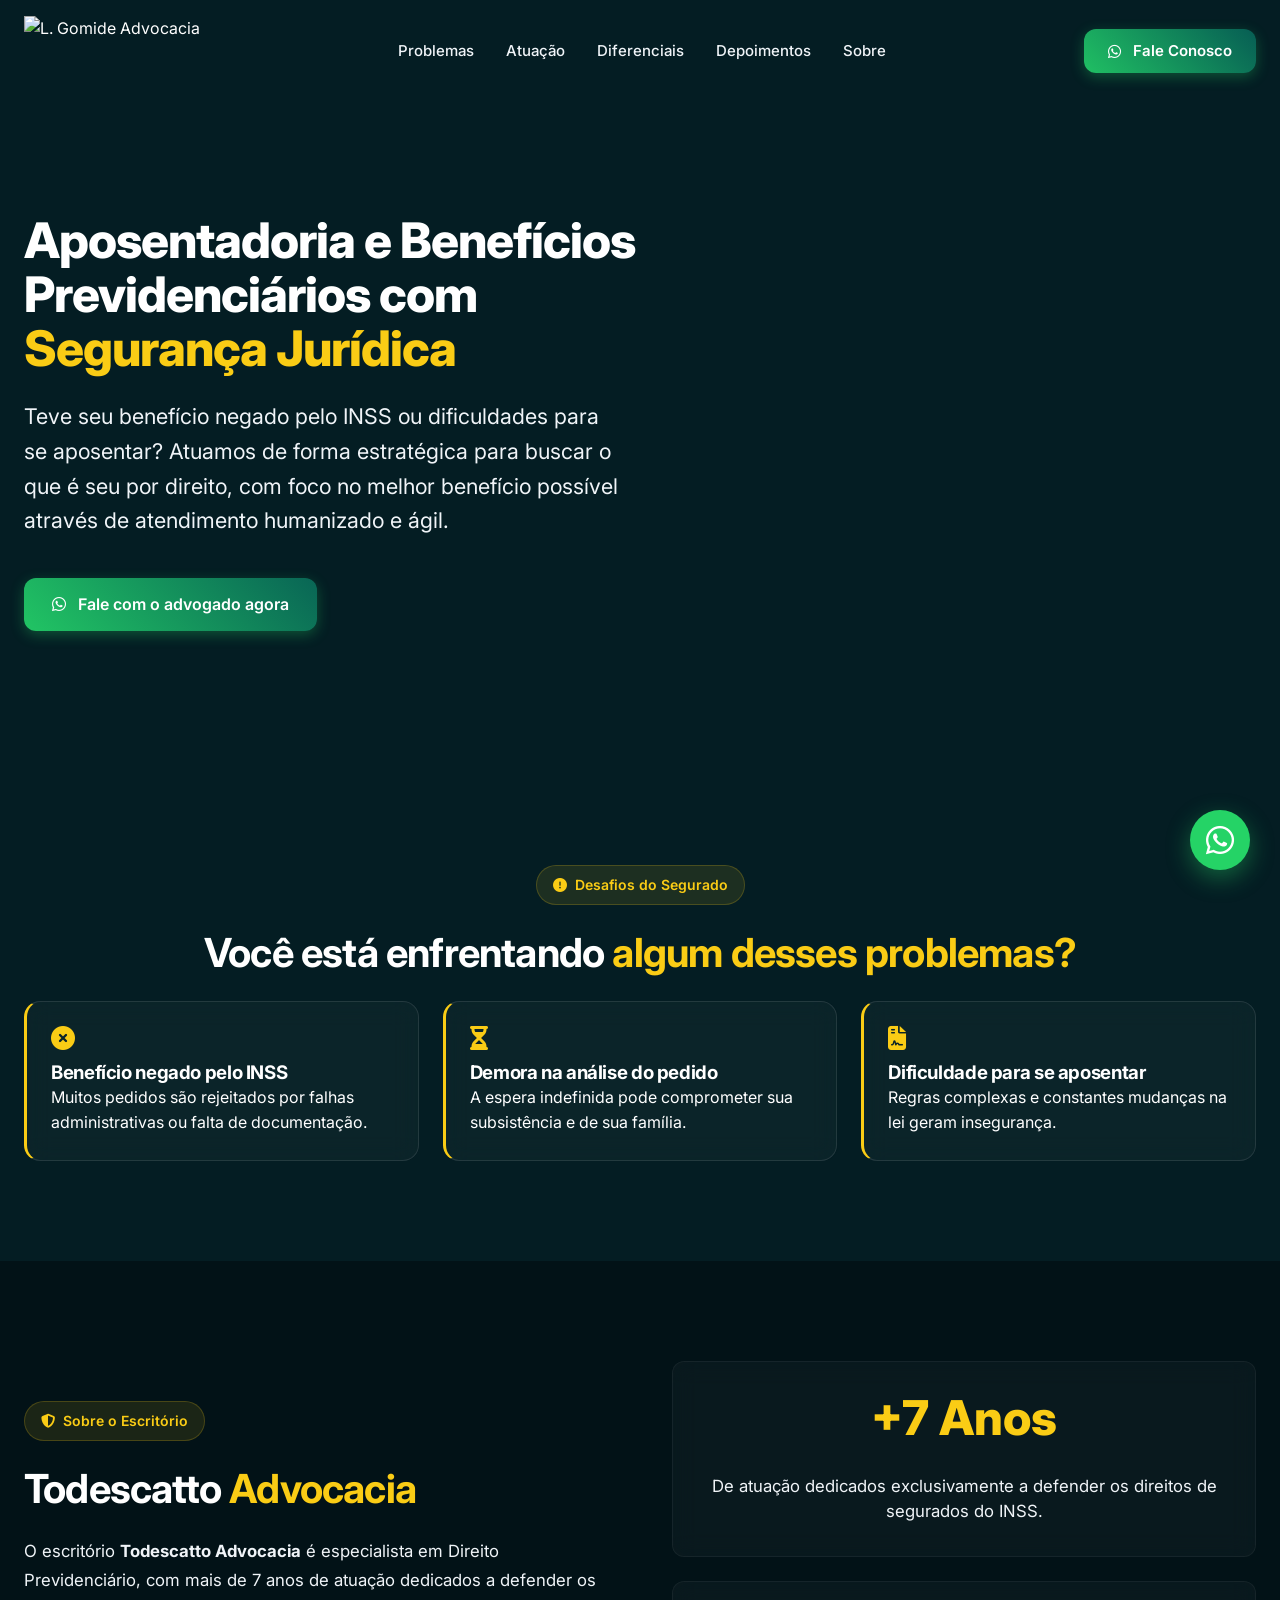
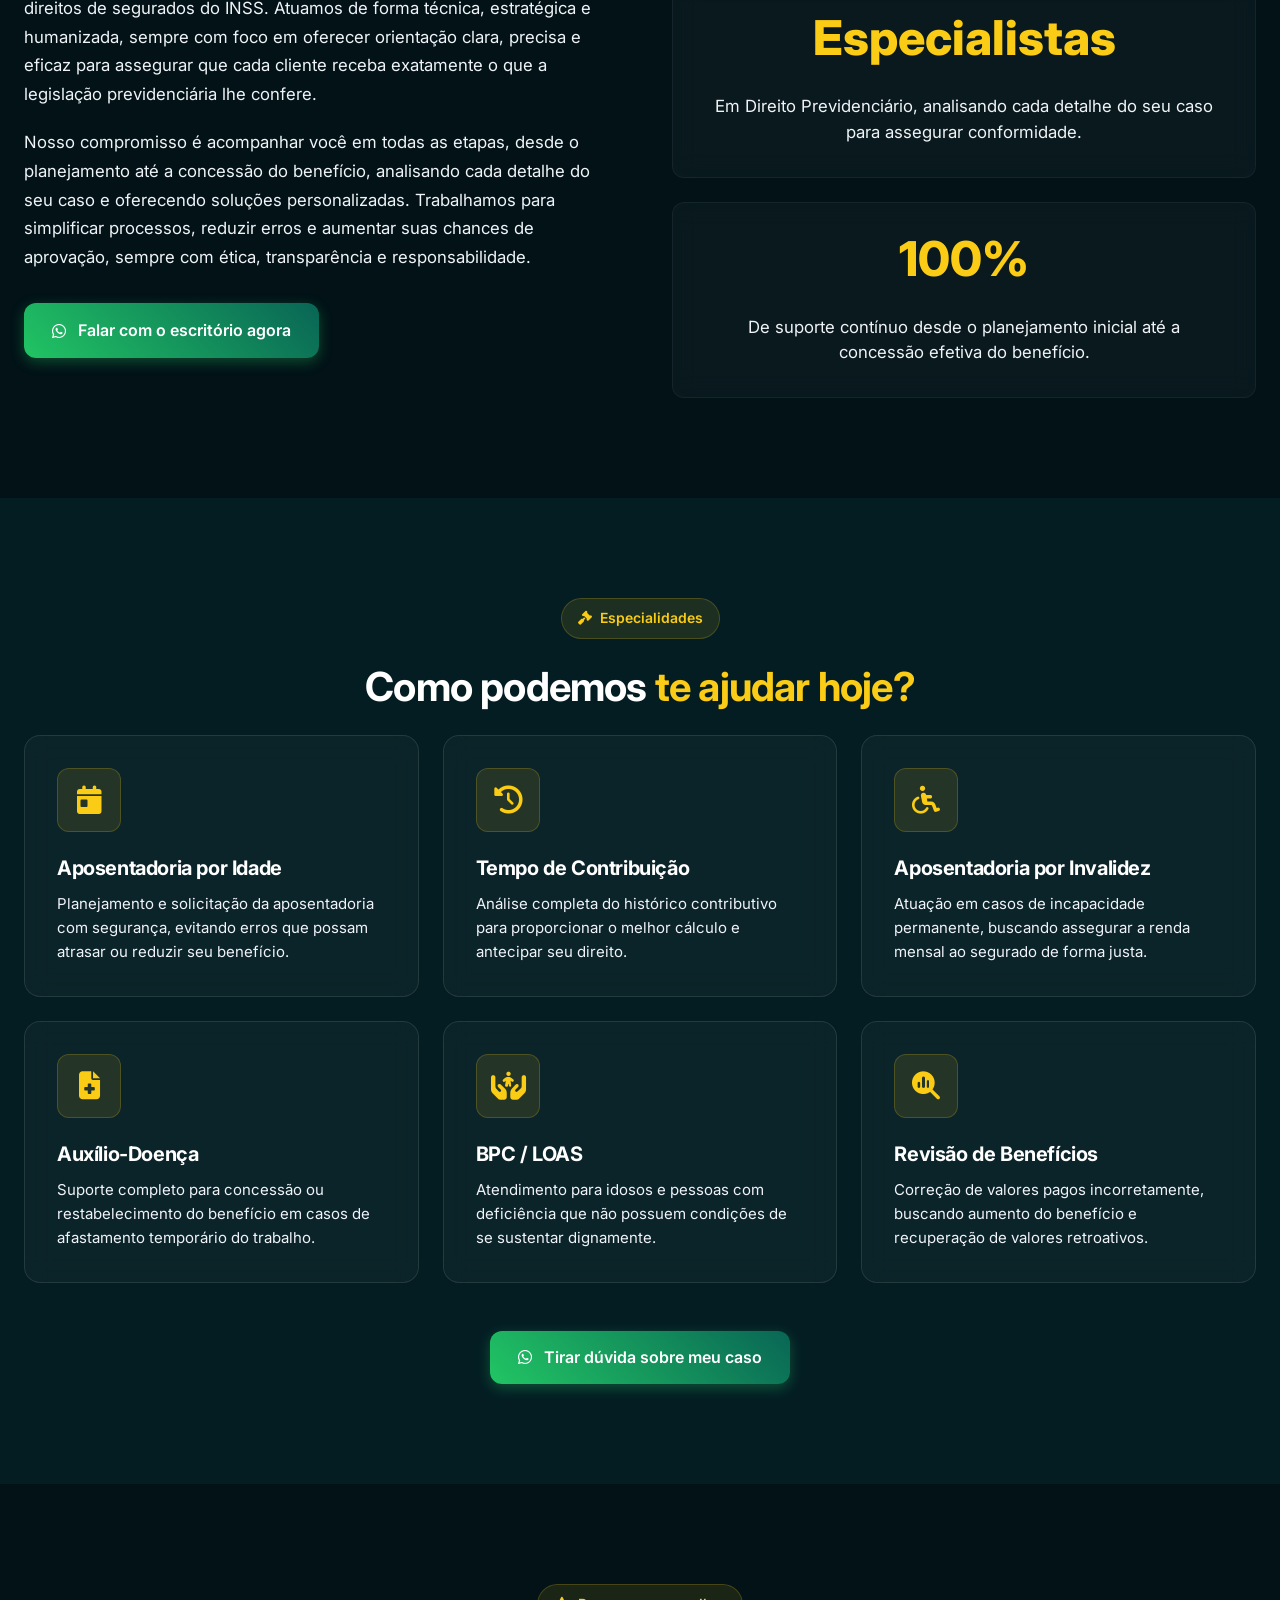
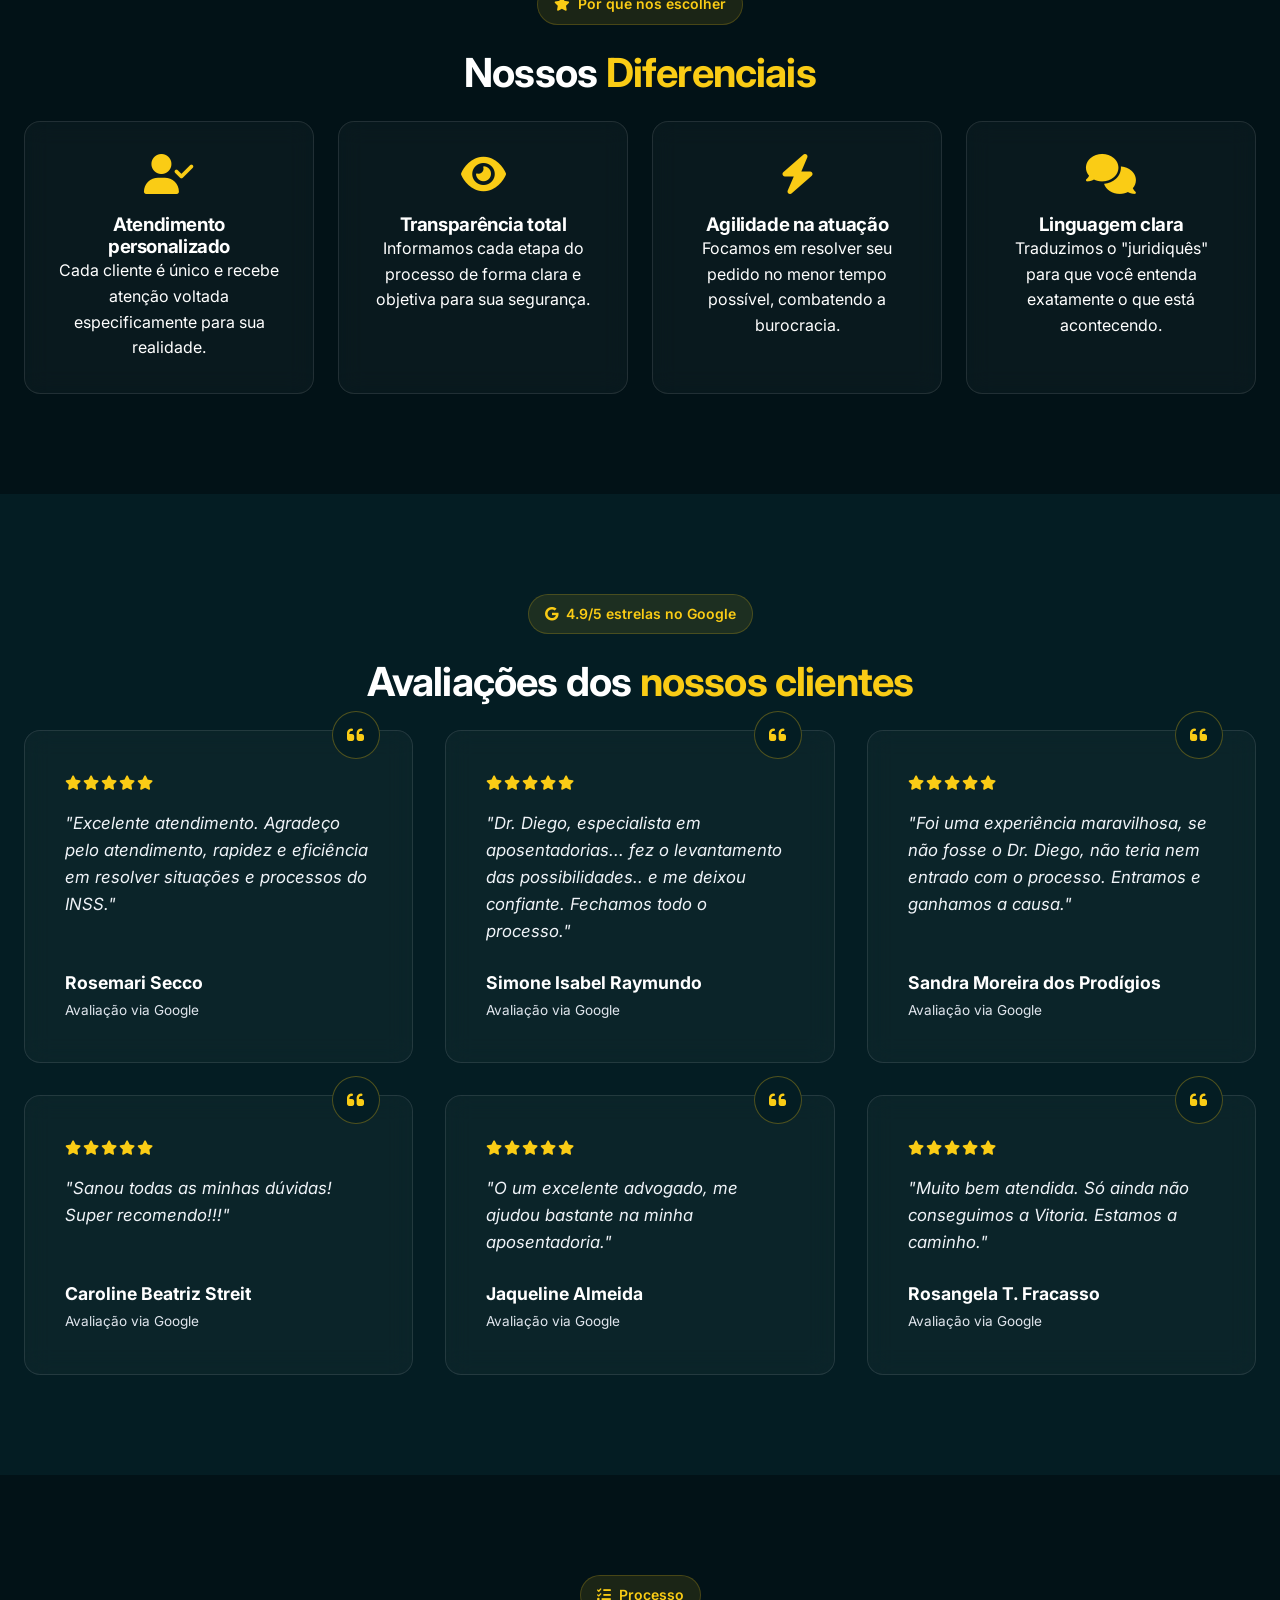
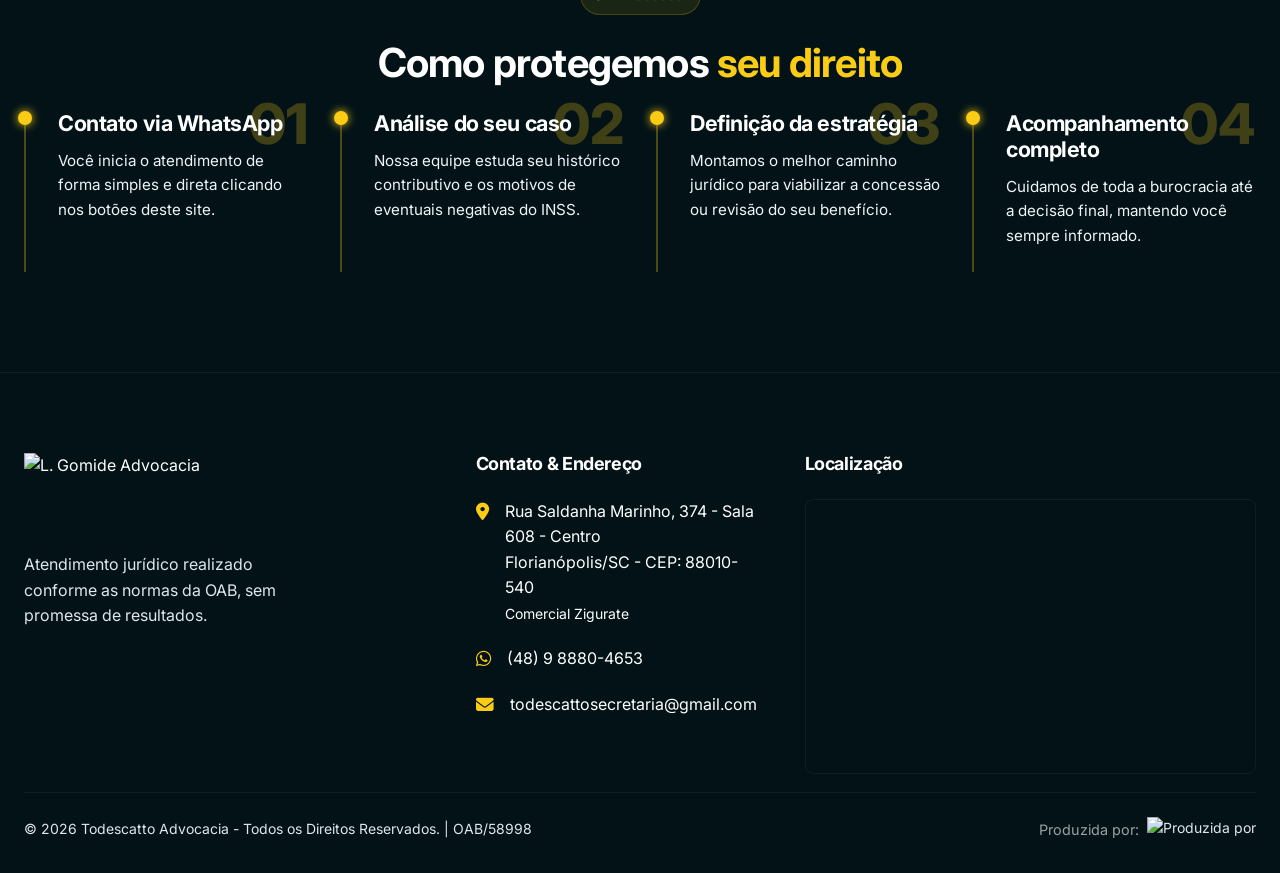
==== commit 37992d40: "feat: update landing page branding to Dr. Diego Todescatto and add WhatsApp CTA button" ====
--- a/index.html
+++ b/index.html
@@ -4,7 +4,7 @@
 <head>
     <meta charset="UTF-8">
     <meta name="viewport" content="width=device-width, initial-scale=1.0">
-    <title>Dr. Luiz Felipe Gomide | Especialista em Direito Previdenciário</title>
+    <title>Dr. Diego Todescatto | Especialista em Direito Previdenciário</title>
     <meta name="description"
         content="Teve seu benefício negado pelo INSS? Dr. Luiz Felipe Gomide oferece consultoria especializada em aposentadorias, revisões e benefícios previdenciários.">
 
@@ -64,7 +64,7 @@
     <!-- Floating WhatsApp -->
     <a href="https://wa.me/5548988804653" class="floating-wa pulse-glow" target="_blank" id="wa-floating">
         <i class="fa-brands fa-whatsapp"></i>
-    </a>    <!-- Navbar -->
+    </a> <!-- Navbar -->
     <nav class="navbar" id="navbar">
         <div class="nav-container">
             <a href="#" class="logo">
@@ -175,13 +175,24 @@
                 <div class="badge fade-up"><i class="fa-solid fa-shield-halved text-gold"></i> Sobre o Escritório</div>
                 <h2 class="section-title fade-up" style="font-size: 2.5rem; margin-bottom: 24px;">Todescatto <span
                         class="text-gold">Advocacia</span></h2>
-                <div class="fade-up delay-1" style="color: var(--text-gray-light); font-size: 1.05rem; line-height: 1.7;">
+                <div class="fade-up delay-1"
+                    style="color: var(--text-gray-light); font-size: 1.05rem; line-height: 1.7;">
                     <p style="margin-bottom: 20px;">
-                        O escritório <strong>Todescatto Advocacia</strong> é especialista em Direito Previdenciário, com mais de 7 anos de atuação dedicados a defender os direitos de segurados do INSS. Atuamos de forma técnica, estratégica e humanizada, sempre com foco em oferecer orientação clara, precisa e eficaz para assegurar que cada cliente receba exatamente o que a legislação previdenciária lhe confere.
+                        O escritório <strong>Todescatto Advocacia</strong> é especialista em Direito Previdenciário, com
+                        mais de 7 anos de atuação dedicados a defender os direitos de segurados do INSS. Atuamos de
+                        forma técnica, estratégica e humanizada, sempre com foco em oferecer orientação clara, precisa e
+                        eficaz para assegurar que cada cliente receba exatamente o que a legislação previdenciária lhe
+                        confere.
                     </p>
                     <p style="margin-bottom: 32px;">
-                        Nosso compromisso é acompanhar você em todas as etapas, desde o planejamento até a concessão do benefício, analisando cada detalhe do seu caso e oferecendo soluções personalizadas. Trabalhamos para simplificar processos, reduzir erros e aumentar suas chances de aprovação, sempre com ética, transparência e responsabilidade.
+                        Nosso compromisso é acompanhar você em todas as etapas, desde o planejamento até a concessão do
+                        benefício, analisando cada detalhe do seu caso e oferecendo soluções personalizadas. Trabalhamos
+                        para simplificar processos, reduzir erros e aumentar suas chances de aprovação, sempre com
+                        ética, transparência e responsabilidade.
                     </p>
+                    <a href="https://wa.me/5548988804653" class="btn-whatsapp pulse-glow" target="_blank">
+                        <i class="fa-brands fa-whatsapp"></i> Falar com o escritório agora
+                    </a>
                 </div>
             </div>
 
@@ -261,6 +272,12 @@
                     <p>Correção de valores pagos incorretamente, buscando aumento do benefício e recuperação de valores
                         retroativos.</p>
                 </div>
+            </div>
+
+            <div class="text-center fade-up" style="margin-top: 48px;">
+                <a href="https://wa.me/5548988804653" class="btn-whatsapp pulse-glow" target="_blank">
+                    <i class="fa-brands fa-whatsapp"></i> Tirar dúvida sobre meu caso
+                </a>
             </div>
         </div>
     </section>
@@ -453,17 +470,22 @@
 
                 <div class="footer-col footer-map-col">
                     <h4 class="footer-title">Localização</h4>
-                    <div style="border-radius: 8px; overflow: hidden; height: 100%; border: 1px solid rgba(255,255,255,0.05);">
-                        <iframe width="100%" height="220" style="border:0;" loading="lazy" allowfullscreen src="https://maps.google.com/maps?width=100%25&amp;height=220&amp;hl=pt-BR&amp;q=Rua%20Saldanha%20Marinho,%20374%20-%20Centro,%20Florianópolis%20-%20SC,%2088010-540&amp;t=&amp;z=15&amp;ie=UTF8&amp;iwloc=B&amp;output=embed"></iframe>
-                    </div>
-                </div>
-            </div>
-
-            <div class="footer-bottom" style="display: flex; flex-direction: row; align-items: center; justify-content: space-between; flex-wrap: wrap; padding-top: 24px; gap: 16px;">
-                <p style="margin: 0; text-align: left;">&copy; 2026 Todescatto Advocacia - Todos os Direitos Reservados. | OAB/58998</p>
+                    <div
+                        style="border-radius: 8px; overflow: hidden; height: 100%; border: 1px solid rgba(255,255,255,0.05);">
+                        <iframe width="100%" height="220" style="border:0;" loading="lazy" allowfullscreen
+                            src="https://maps.google.com/maps?width=100%25&amp;height=220&amp;hl=pt-BR&amp;q=Rua%20Saldanha%20Marinho,%20374%20-%20Centro,%20Florianópolis%20-%20SC,%2088010-540&amp;t=&amp;z=15&amp;ie=UTF8&amp;iwloc=B&amp;output=embed"></iframe>
+                    </div>
+                </div>
+            </div>
+
+            <div class="footer-bottom"
+                style="display: flex; flex-direction: row; align-items: center; justify-content: space-between; flex-wrap: wrap; padding-top: 24px; gap: 16px;">
+                <p style="margin: 0; text-align: left;">&copy; 2026 Todescatto Advocacia - Todos os Direitos Reservados.
+                    | OAB/58998</p>
                 <div style="display: flex; align-items: center; gap: 8px;">
                     <span style="color: rgba(255, 255, 255, 0.6); font-size: 0.9rem;">Produzida por:</span>
-                    <img src="https://portifoliolp.megaadvocacia.com/wp-content/uploads/2026/02/Logo-Camisa-Preta-2-1.png" alt="Produzida por" style="height: 24px; object-fit: contain;">
+                    <img src="https://portifoliolp.megaadvocacia.com/wp-content/uploads/2026/02/Logo-Camisa-Preta-2-1.png"
+                        alt="Produzida por" style="height: 24px; object-fit: contain;">
                 </div>
             </div>
         </div>
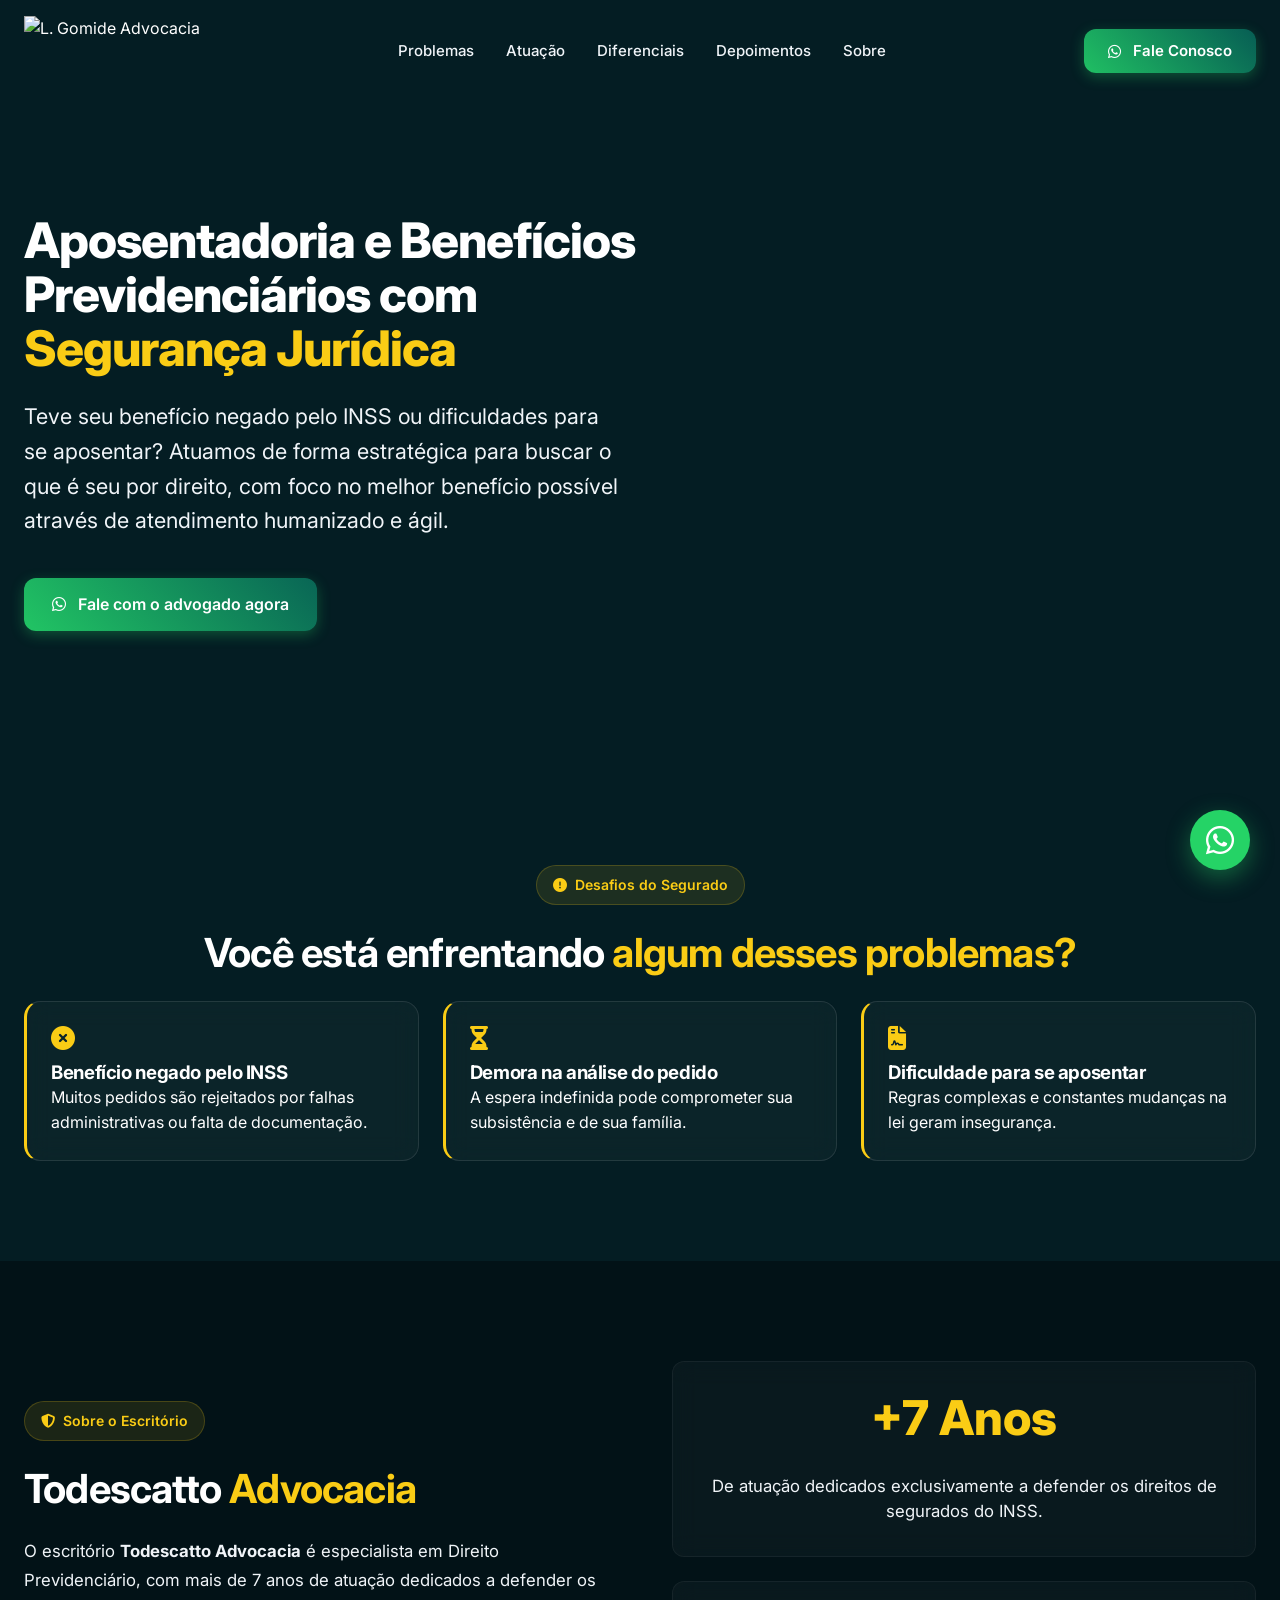
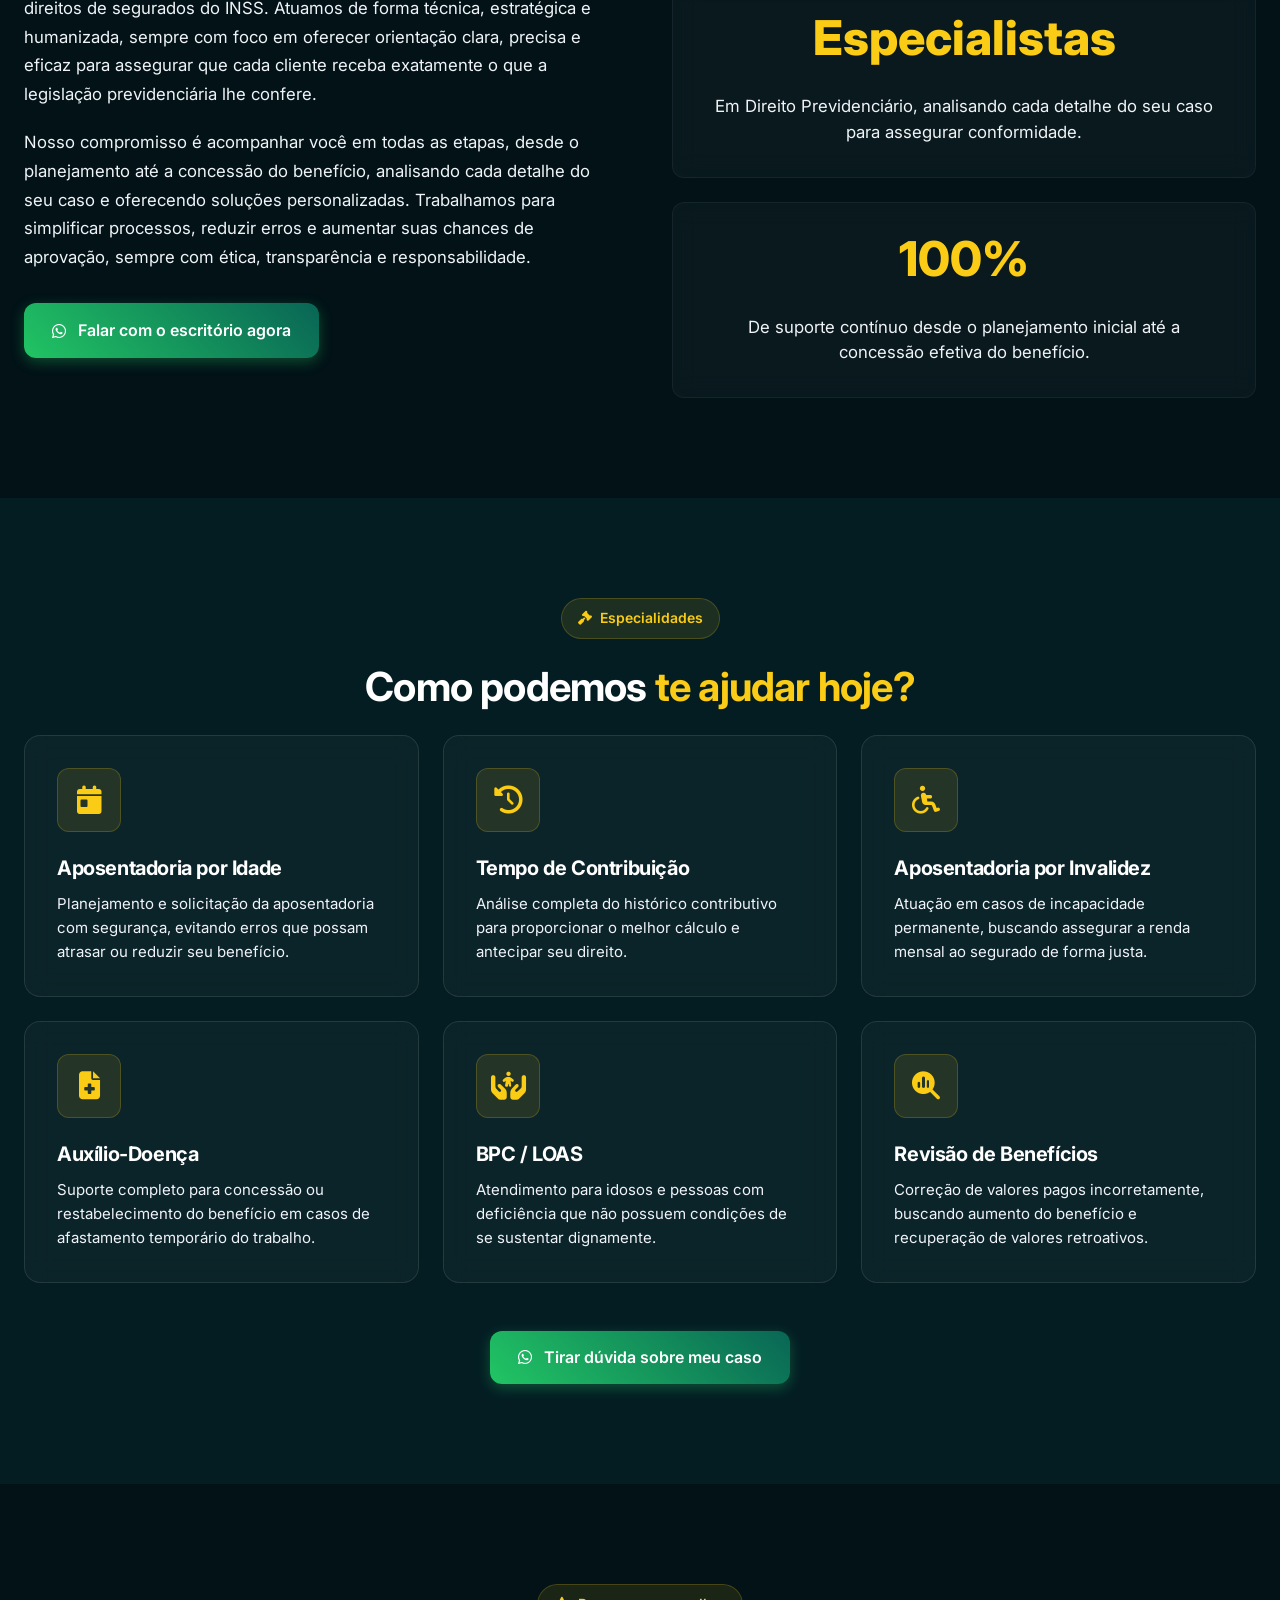
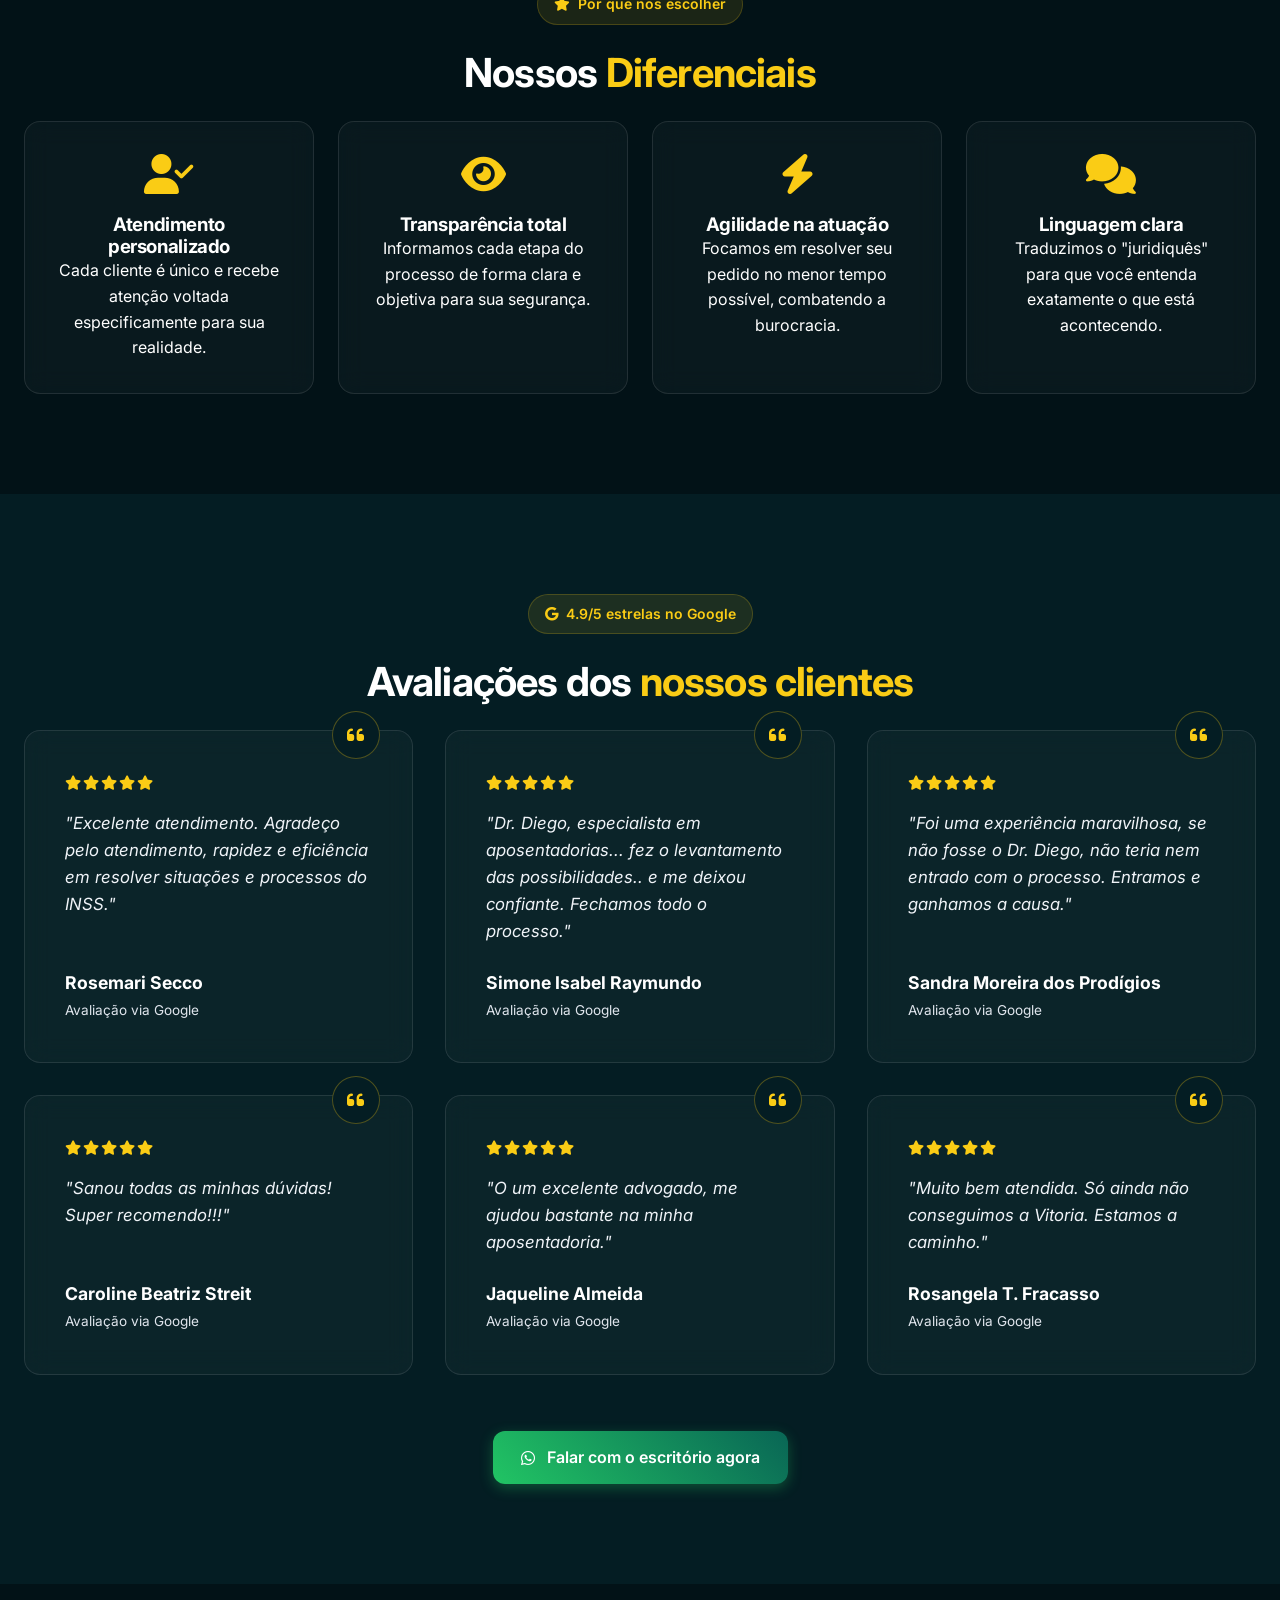
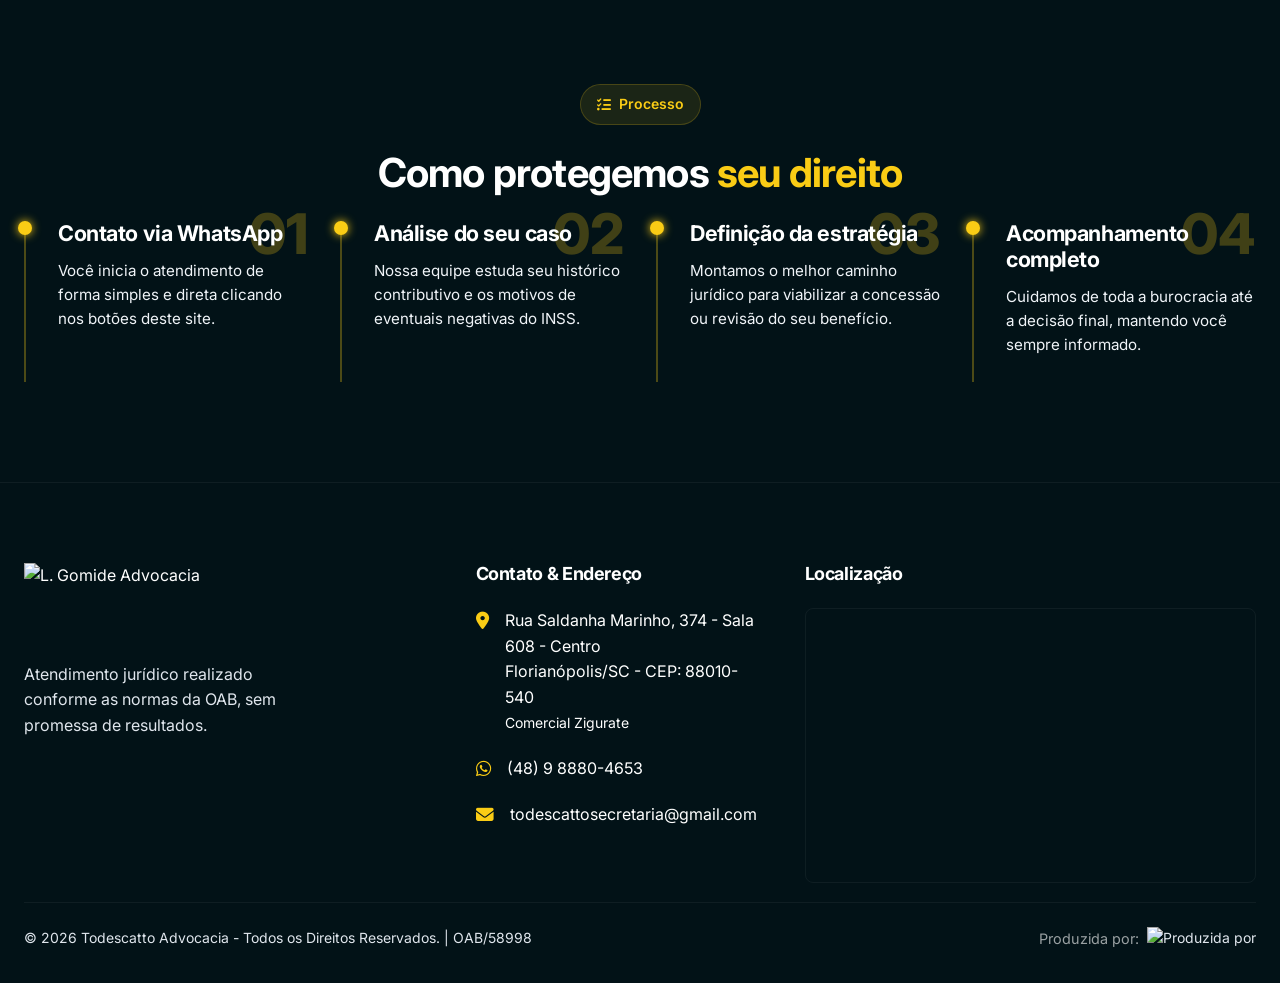
==== commit 9041c5eb: "feat: add WhatsApp contact button to the office section" ====
--- a/index.html
+++ b/index.html
@@ -396,6 +396,12 @@
                     </div>
                 </div>
             </div>
+
+            <div class="text-center fade-up" style="margin-top: 56px;">
+                <a href="https://wa.me/5548988804653" class="btn-whatsapp pulse-glow" target="_blank">
+                    <i class="fa-brands fa-whatsapp"></i> Falar com o escritório agora
+                </a>
+            </div>
         </div>
     </section>
 
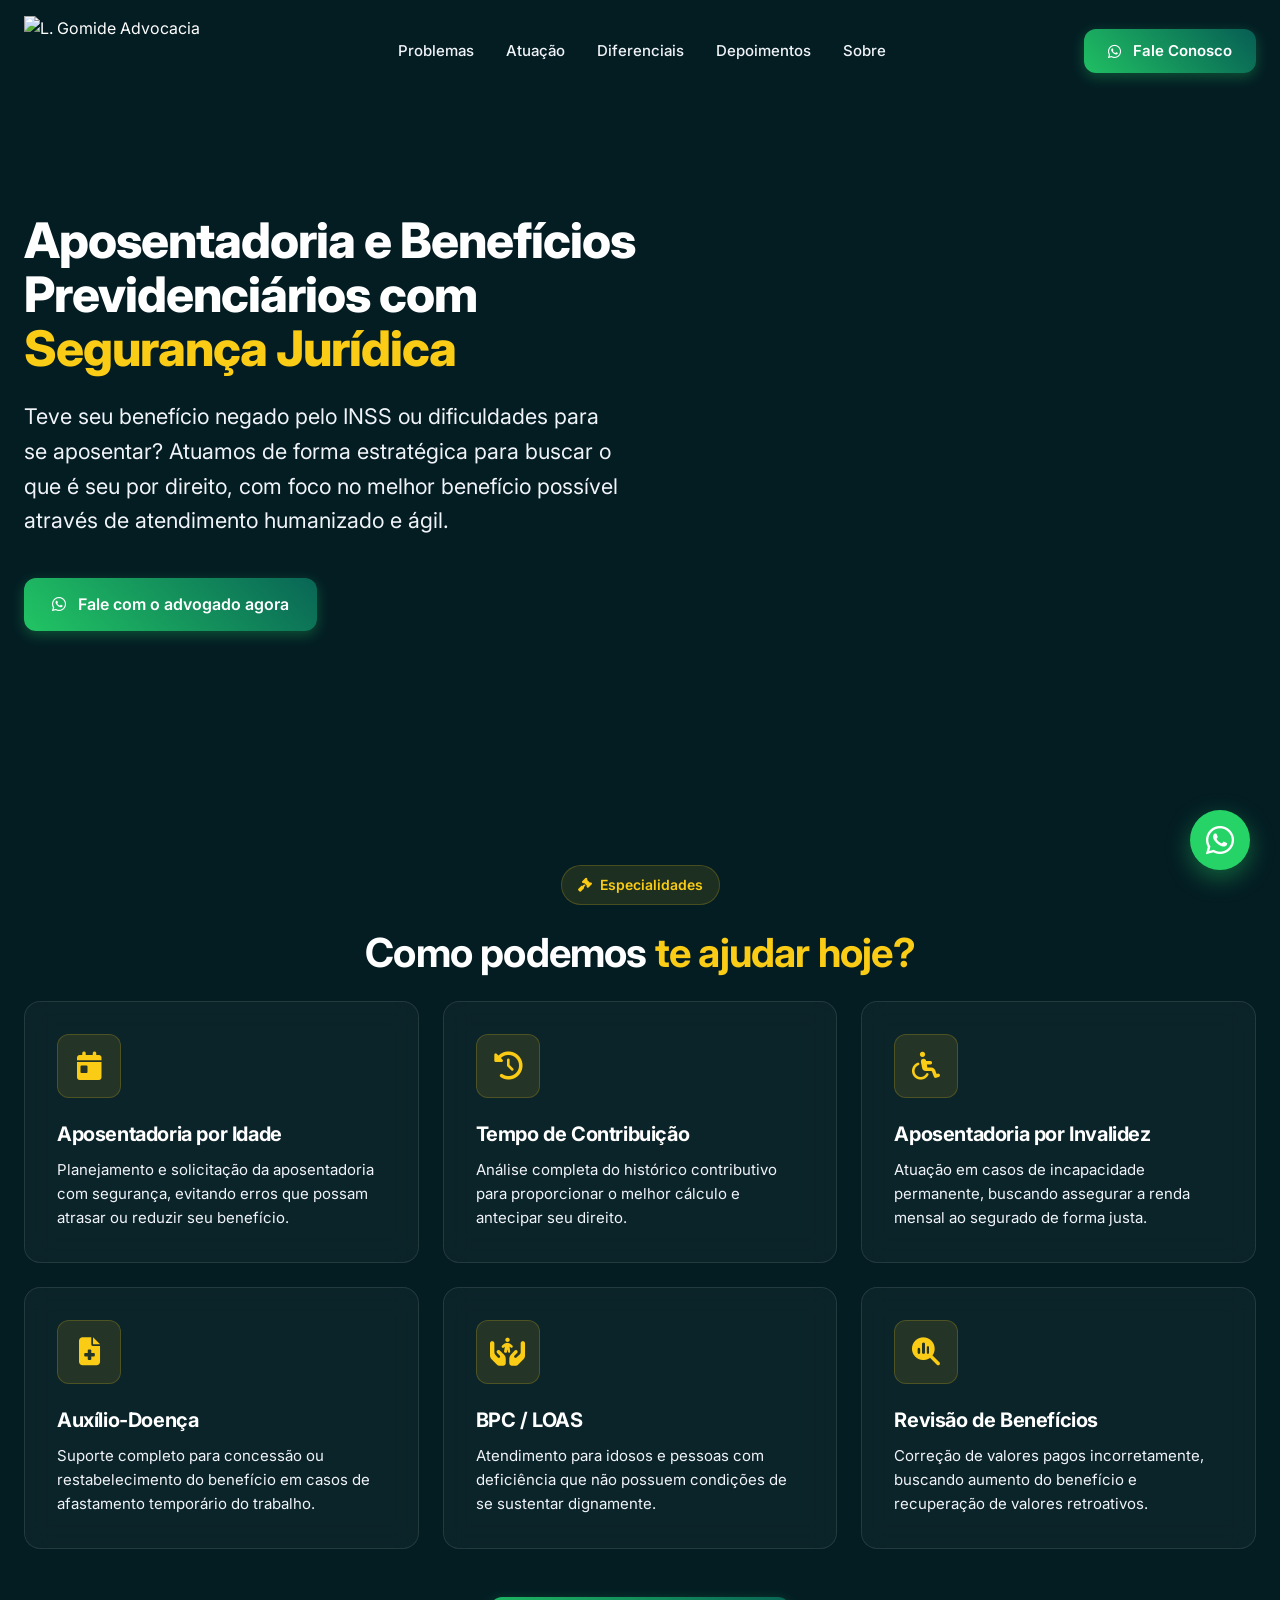
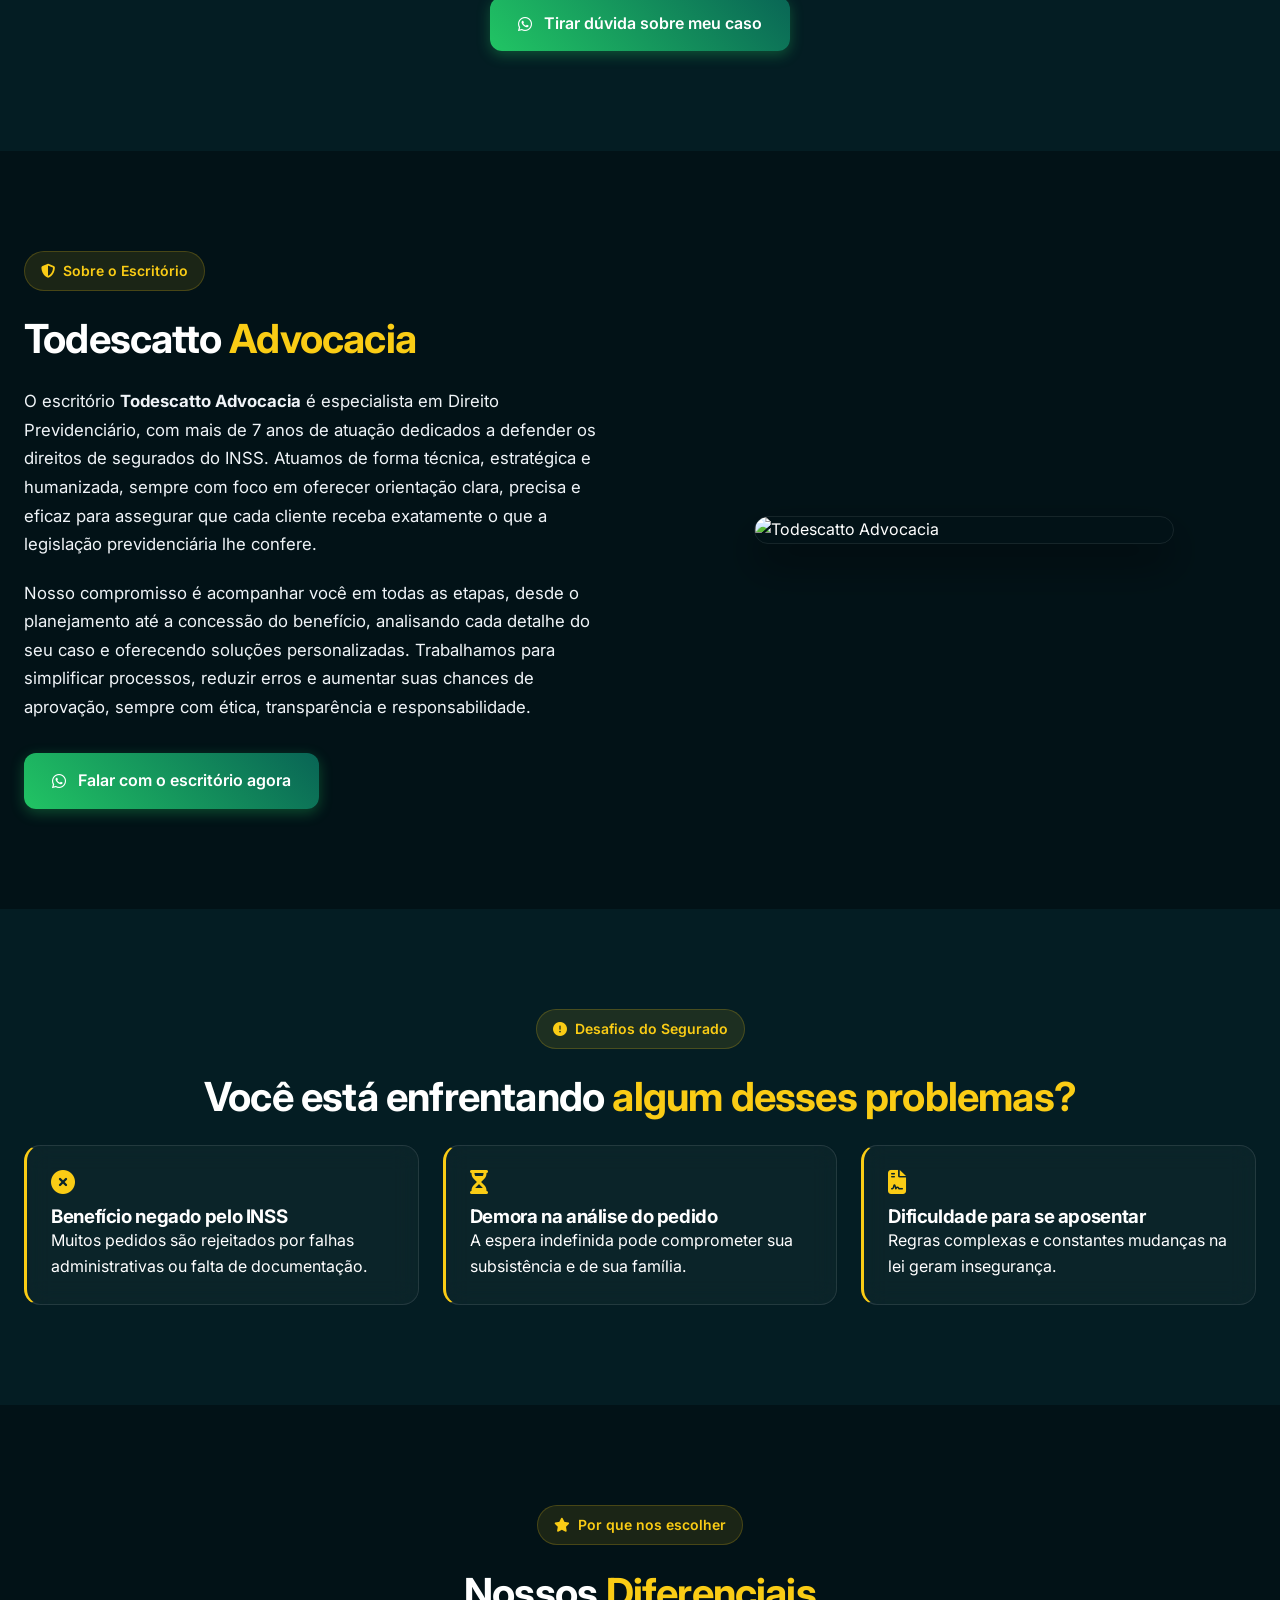
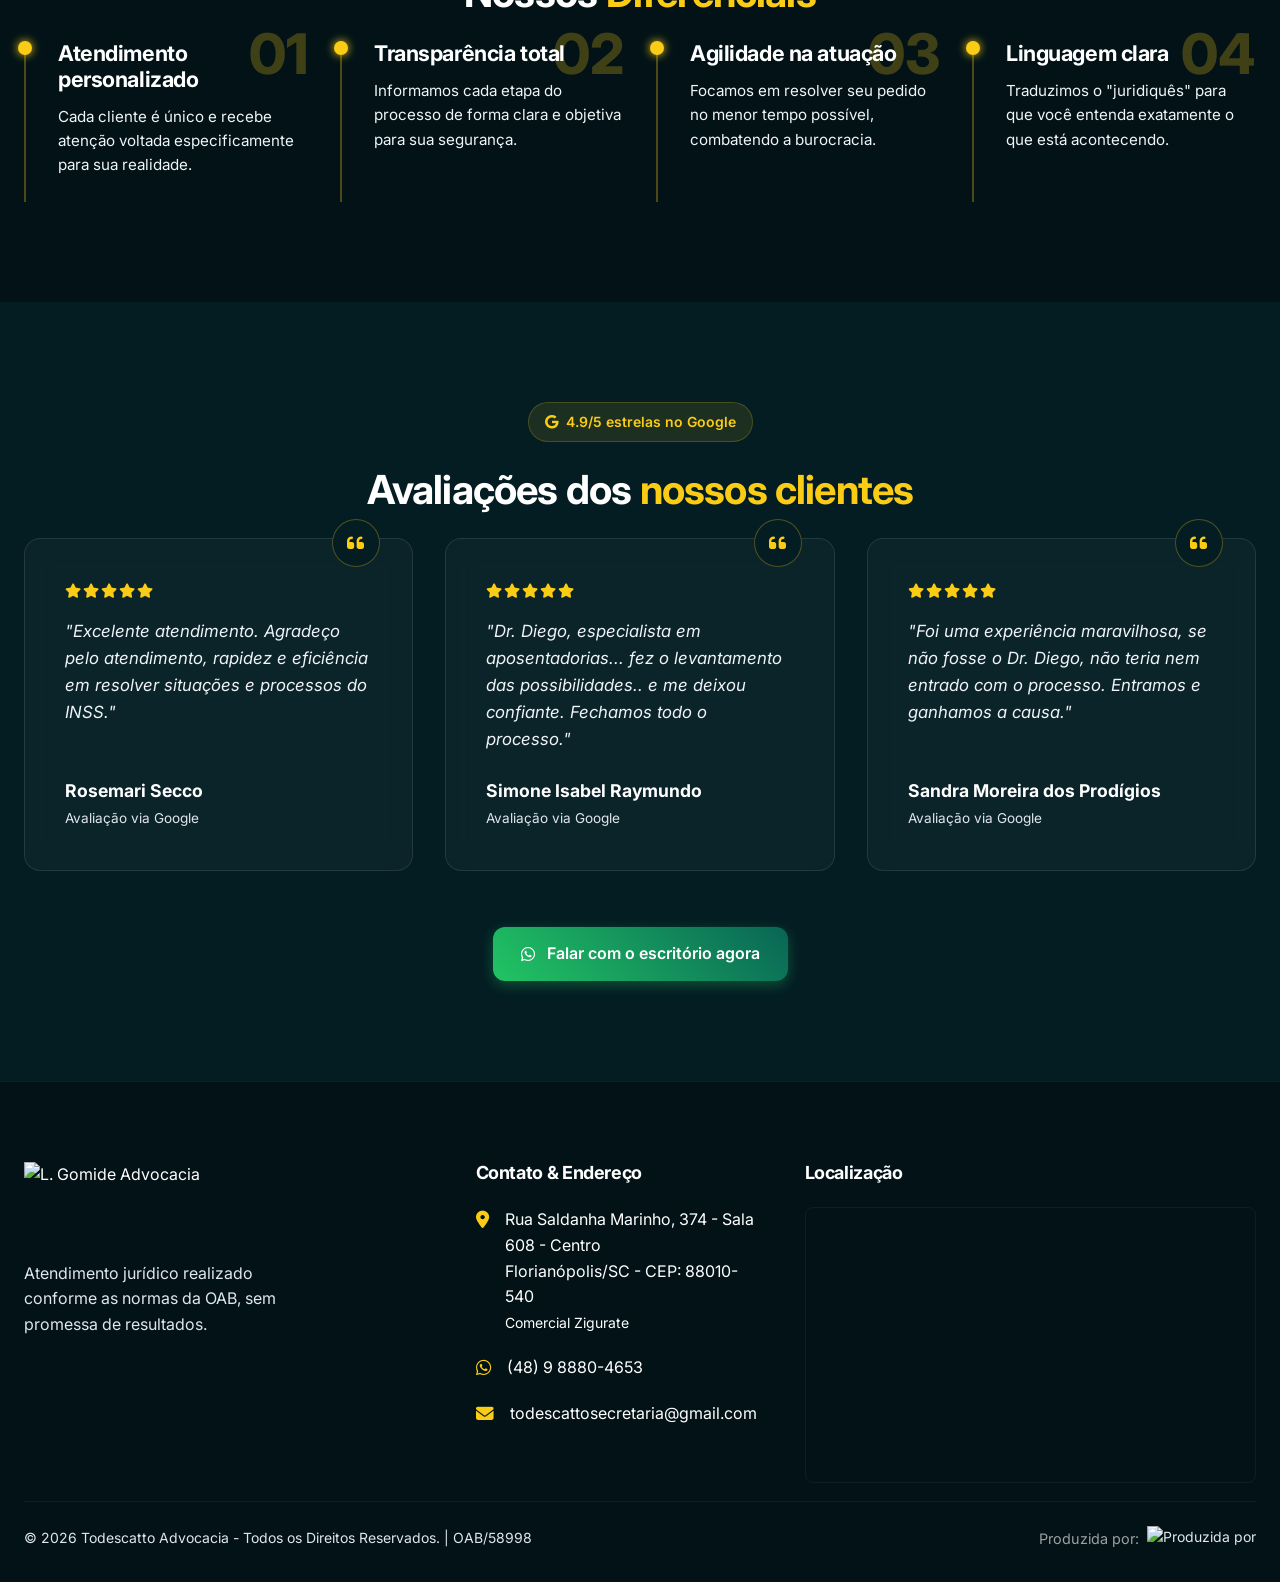
==== commit c5557089: "refactor: reorder sections and replace statistics cards with office imagery in index.html" ====
--- a/index.html
+++ b/index.html
@@ -138,32 +138,57 @@
         </div>
     </section>
 
-    <!-- 2. SEÇÃO DE PROBLEMAS -->
-    <section class="section-padding" id="problems">
+    <!-- 4. ÁREAS DE ATUAÇÃO -->
+    <section class="section-padding" id="services">
         <div class="container">
             <div class="text-center mb-6">
-                <div class="badge fade-up"><i class="fa-solid fa-circle-exclamation text-gold"></i> Desafios do Segurado
-                </div>
-                <h2 class="section-title fade-up">Você está enfrentando <span class="text-gold">algum desses
-                        problemas?</span></h2>
+                <div class="badge fade-up"><i class="fa-solid fa-gavel text-gold"></i> Especialidades</div>
+                <h2 class="section-title fade-up">Como podemos <span class="text-gold">te ajudar hoje?</span></h2>
             </div>
 
             <div class="services-grid">
-                <div class="problem-card glass-panel fade-up delay-1">
-                    <i class="fa-solid fa-circle-xmark"></i>
-                    <h3>Benefício negado pelo INSS</h3>
-                    <p>Muitos pedidos são rejeitados por falhas administrativas ou falta de documentação.</p>
-                </div>
-                <div class="problem-card glass-panel fade-up delay-2">
-                    <i class="fa-solid fa-hourglass-half"></i>
-                    <h3>Demora na análise do pedido</h3>
-                    <p>A espera indefinida pode comprometer sua subsistência e de sua família.</p>
-                </div>
-                <div class="problem-card glass-panel fade-up delay-3">
-                    <i class="fa-solid fa-file-contract"></i>
-                    <h3>Dificuldade para se aposentar</h3>
-                    <p>Regras complexas e constantes mudanças na lei geram insegurança.</p>
-                </div>
+                <div class="service-card glass-panel fade-up delay-1">
+                    <div class="service-icon"><i class="fa-solid fa-calendar-day"></i></div>
+                    <h3>Aposentadoria por Idade</h3>
+                    <p>Planejamento e solicitação da aposentadoria com segurança, evitando erros que possam atrasar ou
+                        reduzir seu benefício.</p>
+                </div>
+                <div class="service-card glass-panel fade-up delay-2">
+                    <div class="service-icon"><i class="fa-solid fa-clock-rotate-left"></i></div>
+                    <h3>Tempo de Contribuição</h3>
+                    <p>Análise completa do histórico contributivo para proporcionar o melhor cálculo e antecipar seu
+                        direito.</p>
+                </div>
+                <div class="service-card glass-panel fade-up delay-3">
+                    <div class="service-icon"><i class="fa-solid fa-wheelchair"></i></div>
+                    <h3>Aposentadoria por Invalidez</h3>
+                    <p>Atuação em casos de incapacidade permanente, buscando assegurar a renda mensal ao segurado de
+                        forma justa.</p>
+                </div>
+                <div class="service-card glass-panel fade-up delay-4">
+                    <div class="service-icon"><i class="fa-solid fa-file-medical"></i></div>
+                    <h3>Auxílio-Doença</h3>
+                    <p>Suporte completo para concessão ou restabelecimento do benefício em casos de afastamento
+                        temporário do trabalho.</p>
+                </div>
+                <div class="service-card glass-panel fade-up delay-1">
+                    <div class="service-icon"><i class="fa-solid fa-hands-holding-child"></i></div>
+                    <h3>BPC / LOAS</h3>
+                    <p>Atendimento para idosos e pessoas com deficiência que não possuem condições de se sustentar
+                        dignamente.</p>
+                </div>
+                <div class="service-card glass-panel fade-up delay-2">
+                    <div class="service-icon"><i class="fa-solid fa-magnifying-glass-chart"></i></div>
+                    <h3>Revisão de Benefícios</h3>
+                    <p>Correção de valores pagos incorretamente, buscando aumento do benefício e recuperação de valores
+                        retroativos.</p>
+                </div>
+            </div>
+
+            <div class="text-center fade-up" style="margin-top: 48px;">
+                <a href="https://wa.me/5548988804653" class="btn-whatsapp pulse-glow" target="_blank">
+                    <i class="fa-brands fa-whatsapp"></i> Tirar dúvida sobre meu caso
+                </a>
             </div>
         </div>
     </section>
@@ -197,87 +222,40 @@
             </div>
 
             <div class="solution-visual fade-up delay-2"
-                style="flex: 1 1 400px; display: flex; flex-direction: column; gap: 24px;">
-                <div class="stat-card glass-panel"
-                    style="padding: 32px; text-align: center; display: flex; flex-direction: column; border-radius: 12px; border: 1px solid rgba(255,255,255,0.05); transition: transform 0.3s; cursor: default; align-items: center;">
-                    <span
-                        style="font-size: 3rem; font-weight: 800; color: var(--primary-gold); margin-bottom: 12px; line-height: 1;">+7
-                        Anos</span>
-                    <p
-                        style="color: var(--text-gray-light); margin: 0; font-size: 1.05rem; text-align: center; line-height: 1.5;">
-                        De atuação dedicados exclusivamente a defender os direitos de segurados do INSS.</p>
-                </div>
-                <div class="stat-card glass-panel"
-                    style="padding: 32px; text-align: center; display: flex; flex-direction: column; border-radius: 12px; border: 1px solid rgba(255,255,255,0.05); transition: transform 0.3s; cursor: default; align-items: center;">
-                    <span
-                        style="font-size: 3rem; font-weight: 800; color: var(--primary-gold); margin-bottom: 12px; line-height: 1;">Especialistas</span>
-                    <p
-                        style="color: var(--text-gray-light); margin: 0; font-size: 1.05rem; text-align: center; line-height: 1.5;">
-                        Em Direito Previdenciário, analisando cada detalhe do seu caso para assegurar conformidade.</p>
-                </div>
-                <div class="stat-card glass-panel"
-                    style="padding: 32px; text-align: center; display: flex; flex-direction: column; border-radius: 12px; border: 1px solid rgba(255,255,255,0.05); transition: transform 0.3s; cursor: default; align-items: center;">
-                    <span
-                        style="font-size: 3rem; font-weight: 800; color: var(--primary-gold); margin-bottom: 12px; line-height: 1;">100%</span>
-                    <p
-                        style="color: var(--text-gray-light); margin: 0; font-size: 1.05rem; text-align: center; line-height: 1.5;">
-                        De suporte contínuo desde o planejamento inicial até a concessão efetiva do benefício.</p>
-                </div>
-            </div>
-        </div>
-    </section>
-
-    <!-- 4. ÁREAS DE ATUAÇÃO -->
-    <section class="section-padding" id="services">
+                style="flex: 1 1 400px; display: flex; align-items: center; justify-content: center;">
+                <img src="https://todescattoadvocacia.com/wp-content/uploads/2026/04/Design-sem-nome-10-e1775836618513.webp"
+                    alt="Todescatto Advocacia"
+                    style="width: 100%; max-width: 420px; border-radius: 16px; border: 1px solid rgba(255,255,255,0.08); object-fit: cover; box-shadow: 0 20px 40px rgba(0,0,0,0.4); filter: brightness(1.05) contrast(1.05);">
+            </div>
+        </div>
+    </section>
+
+    <!-- 2. SEÇÃO DE PROBLEMAS -->
+    <section class="section-padding" id="problems">
         <div class="container">
             <div class="text-center mb-6">
-                <div class="badge fade-up"><i class="fa-solid fa-gavel text-gold"></i> Especialidades</div>
-                <h2 class="section-title fade-up">Como podemos <span class="text-gold">te ajudar hoje?</span></h2>
+                <div class="badge fade-up"><i class="fa-solid fa-circle-exclamation text-gold"></i> Desafios do Segurado
+                </div>
+                <h2 class="section-title fade-up">Você está enfrentando <span class="text-gold">algum desses
+                        problemas?</span></h2>
             </div>
 
             <div class="services-grid">
-                <div class="service-card glass-panel fade-up delay-1">
-                    <div class="service-icon"><i class="fa-solid fa-calendar-day"></i></div>
-                    <h3>Aposentadoria por Idade</h3>
-                    <p>Planejamento e solicitação da aposentadoria com segurança, evitando erros que possam atrasar ou
-                        reduzir seu benefício.</p>
-                </div>
-                <div class="service-card glass-panel fade-up delay-2">
-                    <div class="service-icon"><i class="fa-solid fa-clock-rotate-left"></i></div>
-                    <h3>Tempo de Contribuição</h3>
-                    <p>Análise completa do histórico contributivo para proporcionar o melhor cálculo e antecipar seu
-                        direito.</p>
-                </div>
-                <div class="service-card glass-panel fade-up delay-3">
-                    <div class="service-icon"><i class="fa-solid fa-wheelchair"></i></div>
-                    <h3>Aposentadoria por Invalidez</h3>
-                    <p>Atuação em casos de incapacidade permanente, buscando assegurar a renda mensal ao segurado de
-                        forma justa.</p>
-                </div>
-                <div class="service-card glass-panel fade-up delay-4">
-                    <div class="service-icon"><i class="fa-solid fa-file-medical"></i></div>
-                    <h3>Auxílio-Doença</h3>
-                    <p>Suporte completo para concessão ou restabelecimento do benefício em casos de afastamento
-                        temporário do trabalho.</p>
-                </div>
-                <div class="service-card glass-panel fade-up delay-1">
-                    <div class="service-icon"><i class="fa-solid fa-hands-holding-child"></i></div>
-                    <h3>BPC / LOAS</h3>
-                    <p>Atendimento para idosos e pessoas com deficiência que não possuem condições de se sustentar
-                        dignamente.</p>
-                </div>
-                <div class="service-card glass-panel fade-up delay-2">
-                    <div class="service-icon"><i class="fa-solid fa-magnifying-glass-chart"></i></div>
-                    <h3>Revisão de Benefícios</h3>
-                    <p>Correção de valores pagos incorretamente, buscando aumento do benefício e recuperação de valores
-                        retroativos.</p>
-                </div>
-            </div>
-
-            <div class="text-center fade-up" style="margin-top: 48px;">
-                <a href="https://wa.me/5548988804653" class="btn-whatsapp pulse-glow" target="_blank">
-                    <i class="fa-brands fa-whatsapp"></i> Tirar dúvida sobre meu caso
-                </a>
+                <div class="problem-card glass-panel fade-up delay-1">
+                    <i class="fa-solid fa-circle-xmark"></i>
+                    <h3>Benefício negado pelo INSS</h3>
+                    <p>Muitos pedidos são rejeitados por falhas administrativas ou falta de documentação.</p>
+                </div>
+                <div class="problem-card glass-panel fade-up delay-2">
+                    <i class="fa-solid fa-hourglass-half"></i>
+                    <h3>Demora na análise do pedido</h3>
+                    <p>A espera indefinida pode comprometer sua subsistência e de sua família.</p>
+                </div>
+                <div class="problem-card glass-panel fade-up delay-3">
+                    <i class="fa-solid fa-file-contract"></i>
+                    <h3>Dificuldade para se aposentar</h3>
+                    <p>Regras complexas e constantes mudanças na lei geram insegurança.</p>
+                </div>
             </div>
         </div>
     </section>
@@ -290,24 +268,24 @@
                 <h2 class="section-title fade-up">Nossos <span class="text-gold">Diferenciais</span></h2>
             </div>
 
-            <div class="services-grid differentials-grid">
-                <div class="differential-card glass-panel fade-up delay-1">
-                    <i class="fa-solid fa-user-check"></i>
+            <div class="methodology-steps">
+                <div class="step-card fade-up delay-1">
+                    <div class="step-number">01</div>
                     <h3>Atendimento personalizado</h3>
                     <p>Cada cliente é único e recebe atenção voltada especificamente para sua realidade.</p>
                 </div>
-                <div class="differential-card glass-panel fade-up delay-2">
-                    <i class="fa-solid fa-eye"></i>
+                <div class="step-card fade-up delay-2">
+                    <div class="step-number">02</div>
                     <h3>Transparência total</h3>
                     <p>Informamos cada etapa do processo de forma clara e objetiva para sua segurança.</p>
                 </div>
-                <div class="differential-card glass-panel fade-up delay-3">
-                    <i class="fa-solid fa-bolt"></i>
+                <div class="step-card fade-up delay-3">
+                    <div class="step-number">03</div>
                     <h3>Agilidade na atuação</h3>
                     <p>Focamos em resolver seu pedido no menor tempo possível, combatendo a burocracia.</p>
                 </div>
-                <div class="differential-card glass-panel fade-up delay-4">
-                    <i class="fa-solid fa-comments"></i>
+                <div class="step-card fade-up delay-4">
+                    <div class="step-number">04</div>
                     <h3>Linguagem clara</h3>
                     <p>Traduzimos o "juridiquês" para que você entenda exatamente o que está acontecendo.</p>
                 </div>
@@ -360,41 +338,7 @@
                         <span>Avaliação via Google</span>
                     </div>
                 </div>
-                <div class="testimonial-card glass-panel fade-up delay-1">
-                    <div class="quote-icon"><i class="fa-solid fa-quote-left text-gold"></i></div>
-                    <div class="stars"><i class="fa-solid fa-star"></i><i class="fa-solid fa-star"></i><i
-                            class="fa-solid fa-star"></i><i class="fa-solid fa-star"></i><i
-                            class="fa-solid fa-star"></i></div>
-                    <p class="testimonial-text">"Sanou todas as minhas dúvidas! Super recomendo!!!"</p>
-                    <div class="testimonial-author">
-                        <strong>Caroline Beatriz Streit</strong>
-                        <span>Avaliação via Google</span>
-                    </div>
-                </div>
-                <div class="testimonial-card glass-panel fade-up delay-2">
-                    <div class="quote-icon"><i class="fa-solid fa-quote-left text-gold"></i></div>
-                    <div class="stars"><i class="fa-solid fa-star"></i><i class="fa-solid fa-star"></i><i
-                            class="fa-solid fa-star"></i><i class="fa-solid fa-star"></i><i
-                            class="fa-solid fa-star"></i></div>
-                    <p class="testimonial-text">"O um excelente advogado, me ajudou bastante na minha aposentadoria."
-                    </p>
-                    <div class="testimonial-author">
-                        <strong>Jaqueline Almeida</strong>
-                        <span>Avaliação via Google</span>
-                    </div>
-                </div>
-                <div class="testimonial-card glass-panel fade-up delay-3">
-                    <div class="quote-icon"><i class="fa-solid fa-quote-left text-gold"></i></div>
-                    <div class="stars"><i class="fa-solid fa-star"></i><i class="fa-solid fa-star"></i><i
-                            class="fa-solid fa-star"></i><i class="fa-solid fa-star"></i><i
-                            class="fa-solid fa-star"></i></div>
-                    <p class="testimonial-text">"Muito bem atendida. Só ainda não conseguimos a Vitoria. Estamos a
-                        caminho."</p>
-                    <div class="testimonial-author">
-                        <strong>Rosangela T. Fracasso</strong>
-                        <span>Avaliação via Google</span>
-                    </div>
-                </div>
+
             </div>
 
             <div class="text-center fade-up" style="margin-top: 56px;">
@@ -405,38 +349,7 @@
         </div>
     </section>
 
-    <!-- 7. COMO FUNCIONA -->
-    <section class="section-padding section-alt" id="workflow">
-        <div class="container">
-            <div class="text-center mb-6">
-                <div class="badge fade-up"><i class="fa-solid fa-list-check text-gold"></i> Processo</div>
-                <h2 class="section-title fade-up">Como protegemos <span class="text-gold">seu direito</span></h2>
-            </div>
-
-            <div class="methodology-steps">
-                <div class="step-card fade-up delay-1">
-                    <div class="step-number">01</div>
-                    <h3>Contato via WhatsApp</h3>
-                    <p>Você inicia o atendimento de forma simples e direta clicando nos botões deste site.</p>
-                </div>
-                <div class="step-card fade-up delay-2">
-                    <div class="step-number">02</div>
-                    <h3>Análise do seu caso</h3>
-                    <p>Nossa equipe estuda seu histórico contributivo e os motivos de eventuais negativas do INSS.</p>
-                </div>
-                <div class="step-card fade-up delay-3">
-                    <div class="step-number">03</div>
-                    <h3>Definição da estratégia</h3>
-                    <p>Montamos o melhor caminho jurídico para viabilizar a concessão ou revisão do seu benefício.</p>
-                </div>
-                <div class="step-card fade-up delay-4">
-                    <div class="step-number">04</div>
-                    <h3>Acompanhamento completo</h3>
-                    <p>Cuidamos de toda a burocracia até a decisão final, mantendo você sempre informado.</p>
-                </div>
-            </div>
-        </div>
-    </section>
+
 
     <!-- 10. RODAPÉ -->
     <footer class="footer" id="contact">
--- a/style.css
+++ b/style.css
@@ -681,10 +681,19 @@
   .differentials-grid {
     grid-template-columns: 1fr;
   }
+
+  .service-card {
+    text-align: center;
+  }
+
+  .service-icon {
+    margin: 0 auto 24px auto;
+  }
 }
 
 .service-card {
   padding: 32px;
+  text-align: left;
 }
 
 .service-icon {
@@ -698,7 +707,7 @@
   justify-content: center;
   font-size: 1.75rem;
   color: var(--primary-gold);
-  margin-bottom: 24px;
+  margin: 0 0 24px 0;
   transition: var(--transition);
 }
 
@@ -1059,8 +1068,146 @@
   }
 
   .footer-bottom {
-    flex-direction: column;
+    flex-direction: column !important;
+    justify-content: center !important;
+    align-items: center !important;
     gap: 16px;
     text-align: center;
   }
+
+  .footer-bottom p {
+    text-align: center !important;
+  }
+
+  /* === CENTRALIZACAO MOBILE (exceto Processo) === */
+
+  /* Centro geral de todas as seções */
+  .hero-container,
+  .hero-content,
+  .hero-subtitle,
+  .section-title,
+  .badge,
+  .service-card,
+  .differential-card,
+  .testimonial-card,
+  .stat-card,
+  .stat-info,
+  .about-text,
+  .about-text p,
+  .footer-col,
+  .contact-info,
+  .contact-info li,
+  .footer-title,
+  .footer-links,
+  .footer-legal {
+    text-align: center;
+    align-items: center;
+  }
+
+  .hero-container {
+    align-items: center;
+  }
+
+  .stat-card {
+    flex-direction: column;
+  }
+
+  .contact-info li {
+    flex-direction: column;
+    gap: 4px;
+  }
+
+  .service-icon {
+    margin-left: auto;
+    margin-right: auto;
+  }
+
+  .differential-card i {
+    display: block;
+    margin: 0 auto 16px auto;
+  }
+
+  /* Processo — manter alinhamento à esquerda */
+  #workflow .step-card,
+  #workflow .step-card h3,
+  #workflow .step-card p {
+    text-align: left;
+    align-items: flex-start;
+  }
+
+  /* Desafios do Segurado — centralizar */
+  .problem-card {
+    text-align: center !important;
+    align-items: center;
+    border-left: none !important;
+    border-top: 3px solid var(--primary-gold) !important;
+  }
+
+  .problem-card i {
+    display: block;
+    margin: 0 auto 16px auto;
+  }
+
+  /* Sobre o Escritório — centralizar */
+  #about .container {
+    flex-direction: column !important;
+    align-items: center !important;
+    gap: 40px !important;
+  }
+
+  #about .solution-content {
+    text-align: center;
+    display: flex;
+    flex-direction: column;
+    align-items: center;
+  }
+
+  #about .solution-content p {
+    text-align: center;
+  }
+
+  #about .solution-visual {
+    width: 100%;
+    flex: unset !important;
+    box-sizing: border-box;
+  }
+
+  #about .stat-card {
+    width: 100%;
+    box-sizing: border-box;
+    overflow: hidden;
+  }
+
+  #about .stat-card span {
+    font-size: clamp(1.8rem, 8vw, 3rem) !important;
+    word-break: break-word;
+    overflow-wrap: break-word;
+  }
+
+  /* Rodapé — centralizar tudo */
+  .footer-top .footer-col {
+    display: flex;
+    flex-direction: column;
+    align-items: center;
+    text-align: center;
+  }
+
+  .footer-top .footer-col p,
+  .footer-top .footer-col a,
+  .footer-links,
+  .footer-links a,
+  .contact-info,
+  .contact-info li,
+  .contact-info div,
+  .footer-title {
+    text-align: center;
+  }
+
+  .social-links {
+    justify-content: center;
+  }
+
+  .footer-top .footer-col img {
+    margin: 0 auto;
+  }
 }
